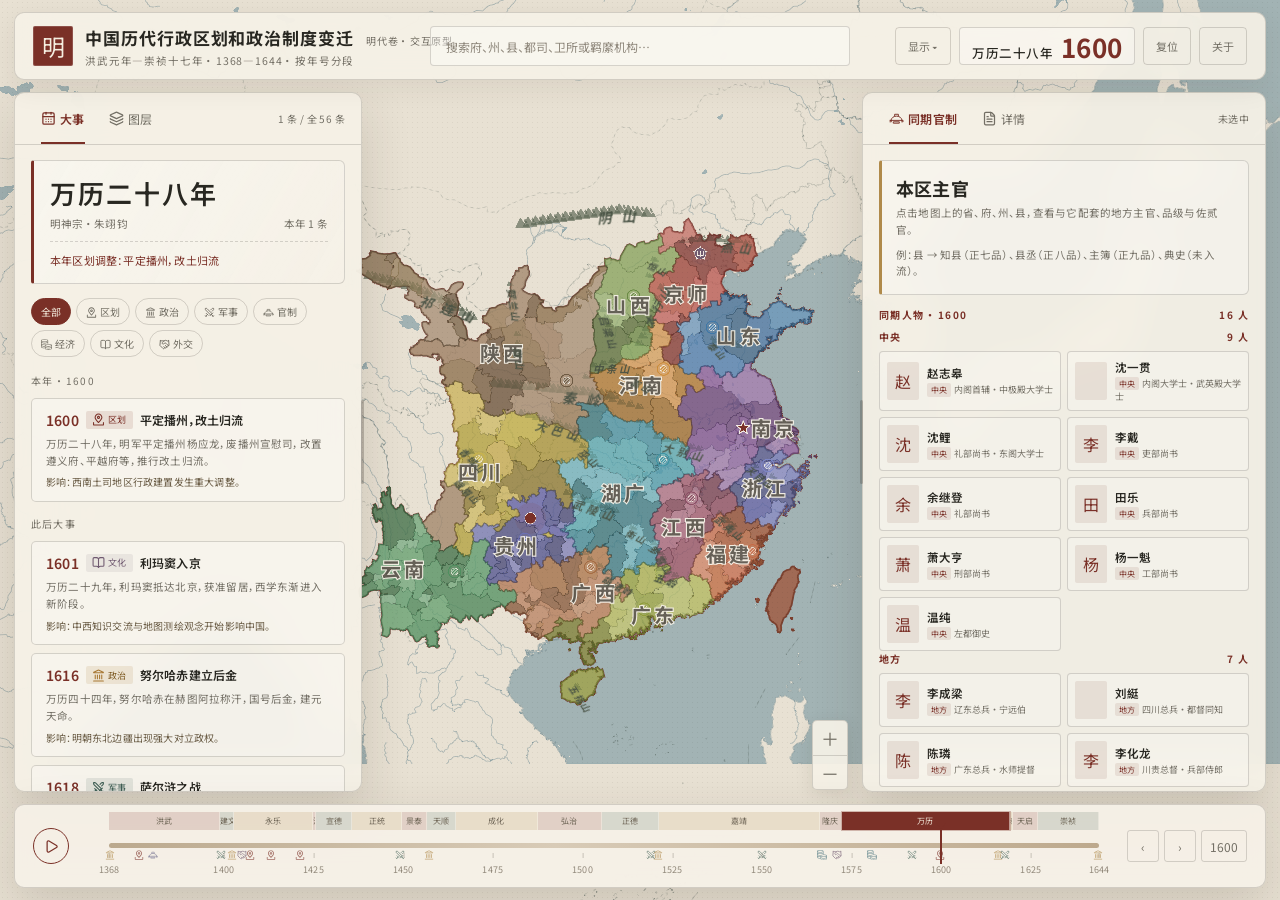
==== app/index.html @ 82686149 "fix: 用 CHGIS 省域重建明代全国轮廓 消除旧全国轮廓穿过云南等 CHGIS 府级/省级面的问题；仅保留明朝范围继续收口。" ====
<!doctype html>
<html lang="zh-CN">
<head>
  <meta charset="utf-8" />
  <meta name="viewport" content="width=device-width, initial-scale=1" />
  <title>中国历代行政区划和政治制度变迁 · 明代卷</title>
  <link rel="preconnect" href="https://fonts.googleapis.com" />
  <link rel="preconnect" href="https://fonts.gstatic.com" crossorigin />
  <link href="https://fonts.googleapis.com/css2?family=Noto+Sans+SC:wght@400;500;600&family=Noto+Serif+SC:wght@400;600;700&display=swap" rel="stylesheet" />
  <link rel="stylesheet" href="vendor/maplibre-gl.css" />
  <link rel="stylesheet" href="styles.css" />
</head>
<body>
  <main class="app-shell">
    <div id="map" aria-label="明代历史地图"></div>
    <div id="map-labels" aria-hidden="true"></div>

    <header class="topbar">
      <div class="brand">
        <button id="btn-chapters" class="seal" type="button" title="切换朝代章节">明</button>
        <div class="brand-text">
          <h1>中国历代行政区划和政治制度变迁 <span>明代卷 · 交互原型</span></h1>
          <p>洪武元年—崇祯十七年 · 1368—1644 · 按年号分段</p>
        </div>
      </div>

      <div class="search-wrap">
        <input id="search" class="search-input" type="search" autocomplete="off" placeholder="搜索府、州、县、都司、卫所或羁縻机构…" aria-label="搜索历史地名" />
        <div id="search-results" class="search-results" hidden></div>
      </div>

      <div class="topbar-actions">
        <div class="display-wrap">
          <button id="btn-display" class="icon-text-btn" type="button" aria-expanded="false">显示 <span>▾</span></button>
          <div id="display-menu" class="display-menu" hidden>
            <label><input type="checkbox" data-display="mountains" checked /> 山脉</label>
            <label><input type="checkbox" data-display="modern" checked /> 今省界</label>
            <label><input type="checkbox" data-display="events" checked /> 历史事件图标</label>
            <span class="display-sep"></span>
            <label><input type="checkbox" data-display="province" checked /> 省名</label>
            <label><input type="checkbox" data-display="prefecture" checked /> 府名</label>
            <label><input type="checkbox" data-display="department" checked /> 州名</label>
            <label><input type="checkbox" data-display="county" checked /> 县名</label>
          </div>
        </div>
        <div id="year-chip" class="year-chip"><span id="year-chip-era">万历二十八年</span><strong id="year-chip-year">1600</strong></div>
        <button id="btn-reset" class="icon-text-btn" type="button" title="复位视图">复位</button>
        <button id="btn-about" class="icon-text-btn" type="button">关于</button>
      </div>
    </header>

    <aside class="panel left-panel" aria-label="事件与图层">
      <div class="panel-head">
        <div class="tabs" role="tablist">
          <button id="tab-events" class="tab is-active" type="button" data-tab="events" role="tab">大事</button>
          <button id="tab-layers" class="tab" type="button" data-tab="layers" role="tab">图层</button>
        </div>
        <span id="event-count" class="panel-count">—</span>
      </div>

      <section id="events-view" class="panel-view">
        <div class="year-summary">
          <div class="year-summary__era" id="year-era">万历二十八年</div>
          <div class="year-summary__meta"><span id="year-emperor">明神宗 · 朱翊钧</span><span id="year-events-count">本年 0 条</span></div>
          <div class="year-summary__admin" id="year-admin-note" hidden></div>
        </div>
        <div class="filter-row" id="event-filters" role="group" aria-label="事件筛选">
          <button class="filter-chip is-active" type="button" data-filter="all">全部</button>
          <button class="filter-chip" type="button" data-filter="区划">区划</button>
          <button class="filter-chip" type="button" data-filter="政治">政治</button>
          <button class="filter-chip" type="button" data-filter="军事">军事</button>
          <button class="filter-chip" type="button" data-filter="官制">官制</button>
        </div>
        <div id="event-list" class="event-list"></div>
      </section>

      <section id="layers-view" class="panel-view" hidden>
        <div class="layer-group">
          <div class="layer-group__title">行政与地理</div>
          <label class="layer-row"><span><b>全国疆域示意</b><small>1600 年重建轮廓</small></span><input type="checkbox" id="layer-national" checked /></label>
          <label class="layer-row"><span><b>现代省界参考</b><small>虚线叠加，便于定位</small></span><input type="checkbox" id="layer-modern" checked /></label>
          <label class="layer-row"><span><b>省级区划</b><small>布政使司/留都</small></span><input type="checkbox" id="layer-provinces" checked /></label>
          <label class="layer-row"><span><b>府州县治所</b><small>府州界用 CHGIS；县名与治所保留</small></span><input type="checkbox" id="layer-admin" checked /></label>
          <label class="layer-row"><span><b>地名标签</b><small>随缩放逐级显示</small></span><input type="checkbox" id="layer-labels" checked /></label>
          <label class="layer-row"><span><b>山脉</b><small>小山峰排列与历史山名</small></span><input type="checkbox" id="layer-mountains" checked /></label>
        </div>
        <div class="layer-group">
          <div class="layer-group__title">军事与羁縻</div>
          <label class="layer-row"><span><b>都司卫所</b><small>769 个军事单元</small></span><input type="checkbox" id="layer-military" /></label>
          <label class="layer-row"><span><b>土司/羁縻</b><small>701 个特殊治理单元</small></span><input type="checkbox" id="layer-jimi" /></label>
          <label class="layer-row"><span><b>事件标记</b><small>有坐标的重大事件</small></span><input type="checkbox" id="layer-events" checked /></label>
        </div>
        <div class="map-legend" id="map-legend"></div>
        <div class="stats-card" id="stats-card"></div>
      </section>
    </aside>
    <div class="panel-resizer panel-resizer--left" data-panel="left" title="拖动调整左栏宽度"></div>

    <aside class="panel right-panel" aria-label="官制与详情">
      <div class="panel-head">
        <div class="tabs" role="tablist">
          <button id="tab-officialdom" class="tab is-active" type="button" data-tab="officialdom" role="tab">同期官制</button>
          <button id="tab-detail" class="tab" type="button" data-tab="detail" role="tab">详情</button>
        </div>
        <span class="panel-count" id="selection-count">未选中</span>
      </div>

      <section id="officialdom-view" class="panel-view">
        <div id="local-chief" class="local-chief-card"></div>
        <div id="figures-panel" class="figures-panel"></div>
        <div id="officialdom-tree" class="officialdom-tree"></div>
      </section>

      <section id="detail-view" class="panel-view" hidden>
        <div id="detail-content" class="detail-content empty-state">
          <div class="empty-mark">舆</div>
          <p>点击地图上的府、州、县，或搜索地名，查看它的层级、户口服赋与上下级关系。</p>
        </div>
      </section>
    </aside>
    <div class="panel-resizer panel-resizer--right" data-panel="right" title="拖动调整右栏宽度"></div>

    <div class="map-controls" aria-label="地图控制">
      <button id="btn-zoom-in" type="button" title="放大">＋</button>
      <button id="btn-zoom-out" type="button" title="缩小">－</button>
    </div>

    <footer class="timeline">
      <div class="timeline-left">
        <button id="btn-play" class="play-btn" type="button" aria-label="播放时间轴"><span>▶</span></button>
      </div>
      <div class="timeline-main">
        <div id="timeline-eras" class="timeline-eras" aria-label="年号分段"></div>
        <div class="timeline-track-wrap">
          <div id="timeline-pointer" class="timeline-pointer"></div>
          <div id="timeline-markers" class="timeline-markers"></div>
          <input id="year-range" type="range" min="1368" max="1644" value="1600" step="1" aria-label="年份" />
        </div>
        <div id="timeline-ticks" class="timeline-ticks"></div>
      </div>
      <div class="timeline-right">
        <button id="btn-prev" type="button" title="上一年">‹</button>
        <button id="btn-next" type="button" title="下一年">›</button>
        <button id="btn-year-1600" type="button" title="回到 1600 年">1600</button>
      </div>
    </footer>

    <div id="toast" class="toast" hidden></div>

    <dialog id="figure-dialog" class="figure-dialog">
      <button id="btn-figure-close" class="dialog-close" type="button" aria-label="关闭">×</button>
      <div id="figure-dialog-body"></div>
    </dialog>

    <dialog id="about-dialog" class="about-dialog">
      <button id="btn-about-close" class="dialog-close" type="button" aria-label="关闭">×</button>
      <h2>关于这个项目</h2>
      <p><b>中国历代行政区划和政治制度变迁 · 明代卷</b> 是一个“可拖动年份 + 府州縣层级 + 同期官制”的交互原型，界面和数据组织参考了开源项目 <b>历史地图计划 / 大明舆图</b>。</p>
      <p>县级面采用“1600 年县治点位 + 现代县界轮廓”进行视觉重建；时间轴按年号分段，并在云南建省、贵州建省、郧阳设府等关键节点切换快照。它不是逐县逐年的历史考证边界，页面会在年份卡片中标注当前快照。</p>
      <p>数据来源：历史地图计划（非商业学术研究与教育使用许可）；官制与事件据《明史》及相关年表整理，原型阶段仍待逐条校订。</p>
      <h3>友情链接</h3>
      <p class="friendly-links"><a href="https://chronotabula.inkore.ink/" target="_blank" rel="noopener">历史地图计划 / 大明舆图</a><a href="https://deanchen.me/jiangshan-map/" target="_blank" rel="noopener">江山时序 · 中国历史地图时间轴</a></p>
      <p class="muted">历史示意图，非现代行政地图；不作为导航、测绘或主权表达依据。</p>
    </dialog>
  </main>

  <script>
    window.__ERRORS__ = [];
    window.addEventListener("error", (event) => window.__ERRORS__.push(`${event.message} @ ${event.filename}:${event.lineno}`));
    window.addEventListener("unhandledrejection", (event) => window.__ERRORS__.push(`Promise: ${event.reason}`));
  </script>
  <script src="data/reference-data.js"></script>
  <script src="data/ming-data.js"></script>
  <script src="data/events.js"></script>
  <script src="data/officialdom.js"></script>
  <script src="data/county-polygons.js"></script>
  <script src="data/chgis-ming-1600.js"></script>
  <script src="data/chgis-ming-provinces.js"></script>
  <script src="data/chgis-ming-nation.js"></script>
  <script src="data/mountains.js"></script>
  <script src="data/figures.js"></script>
  <script src="data/modern-china.js"></script>
  <script src="data/icons.js"></script>
  <script src="vendor/maplibre-gl.js"></script>
  <script src="app.js"></script>
</body>
</html>
---- app/vendor/maplibre-gl.css ----
.maplibregl-map{font:12px/20px Helvetica Neue,Arial,Helvetica,sans-serif;overflow:hidden;position:relative;-webkit-tap-highlight-color:rgb(0,0,0,0)}.maplibregl-canvas{left:0;position:absolute;top:0}.maplibregl-map:fullscreen{height:100%;width:100%}.maplibregl-ctrl-group button.maplibregl-ctrl-compass{touch-action:none}.maplibregl-canvas-container.maplibregl-interactive,.maplibregl-ctrl-group button.maplibregl-ctrl-compass{cursor:grab;-webkit-user-select:none;-moz-user-select:none;user-select:none}.maplibregl-canvas-container.maplibregl-interactive.maplibregl-track-pointer{cursor:pointer}.maplibregl-canvas-container.maplibregl-interactive:active,.maplibregl-ctrl-group button.maplibregl-ctrl-compass:active{cursor:grabbing}.maplibregl-canvas-container.maplibregl-touch-zoom-rotate,.maplibregl-canvas-container.maplibregl-touch-zoom-rotate .maplibregl-canvas{touch-action:pan-x pan-y}.maplibregl-canvas-container.maplibregl-touch-drag-pan,.maplibregl-canvas-container.maplibregl-touch-drag-pan .maplibregl-canvas{touch-action:pinch-zoom}.maplibregl-canvas-container.maplibregl-touch-zoom-rotate.maplibregl-touch-drag-pan,.maplibregl-canvas-container.maplibregl-touch-zoom-rotate.maplibregl-touch-drag-pan .maplibregl-canvas{touch-action:none}.maplibregl-canvas-container.maplibregl-touch-drag-pan.maplibregl-cooperative-gestures,.maplibregl-canvas-container.maplibregl-touch-drag-pan.maplibregl-cooperative-gestures .maplibregl-canvas{touch-action:pan-x pan-y}.maplibregl-ctrl-bottom-left,.maplibregl-ctrl-bottom-right,.maplibregl-ctrl-top-left,.maplibregl-ctrl-top-right{pointer-events:none;position:absolute;z-index:2}.maplibregl-ctrl-top-left{left:0;top:0}.maplibregl-ctrl-top-right{right:0;top:0}.maplibregl-ctrl-bottom-left{bottom:0;left:0}.maplibregl-ctrl-bottom-right{bottom:0;right:0}.maplibregl-ctrl{clear:both;pointer-events:auto;transform:translate(0)}.maplibregl-ctrl-top-left .maplibregl-ctrl{float:left;margin:10px 0 0 10px}.maplibregl-ctrl-top-right .maplibregl-ctrl{float:right;margin:10px 10px 0 0}.maplibregl-ctrl-bottom-left .maplibregl-ctrl{float:left;margin:0 0 10px 10px}.maplibregl-ctrl-bottom-right .maplibregl-ctrl{float:right;margin:0 10px 10px 0}.maplibregl-ctrl-group{background:#fff;border-radius:4px}.maplibregl-ctrl-group:not(:empty){box-shadow:0 0 0 2px rgba(0,0,0,.1)}@media (forced-colors:active){.maplibregl-ctrl-group:not(:empty){box-shadow:0 0 0 2px ButtonText}}.maplibregl-ctrl-group button{background-color:transparent;border:0;box-sizing:border-box;cursor:pointer;display:block;height:29px;outline:none;padding:0;width:29px}.maplibregl-ctrl-group button+button{border-top:1px solid #ddd}.maplibregl-ctrl button .maplibregl-ctrl-icon{background-position:50%;background-repeat:no-repeat;display:block;height:100%;width:100%}@media (forced-colors:active){.maplibregl-ctrl-icon{background-color:transparent}.maplibregl-ctrl-group button+button{border-top:1px solid ButtonText}}.maplibregl-ctrl button::-moz-focus-inner{border:0;padding:0}.maplibregl-ctrl-attrib-button:focus,.maplibregl-ctrl-group button:focus{box-shadow:0 0 2px 2px #0096ff}.maplibregl-ctrl button:disabled{cursor:not-allowed}.maplibregl-ctrl button:disabled .maplibregl-ctrl-icon{opacity:.25}@media (hover:hover){.maplibregl-ctrl button:not(:disabled):hover{background-color:rgba(0,0,0,.05)}}.maplibregl-ctrl button:not(:disabled):active{background-color:rgba(0,0,0,.05)}.maplibregl-ctrl-group button:focus:focus-visible{box-shadow:0 0 2px 2px #0096ff}.maplibregl-ctrl-group button:focus:not(:focus-visible){box-shadow:none}.maplibregl-ctrl-group button:focus:first-child{border-radius:4px 4px 0 0}.maplibregl-ctrl-group button:focus:last-child{border-radius:0 0 4px 4px}.maplibregl-ctrl-group button:focus:only-child{border-radius:inherit}.maplibregl-ctrl button.maplibregl-ctrl-zoom-out .maplibregl-ctrl-icon{background-image:url("data:image/svg+xml;charset=utf-8,%3Csvg xmlns='http://www.w3.org/2000/svg' width='29' height='29' fill='%23333' viewBox='0 0 29 29'%3E%3Cpath d='M10 13c-.75 0-1.5.75-1.5 1.5S9.25 16 10 16h9c.75 0 1.5-.75 1.5-1.5S19.75 13 19 13z'/%3E%3C/svg%3E")}.maplibregl-ctrl button.maplibregl-ctrl-zoom-in .maplibregl-ctrl-icon{background-image:url("data:image/svg+xml;charset=utf-8,%3Csvg xmlns='http://www.w3.org/2000/svg' width='29' height='29' fill='%23333' viewBox='0 0 29 29'%3E%3Cpath d='M14.5 8.5c-.75 0-1.5.75-1.5 1.5v3h-3c-.75 0-1.5.75-1.5 1.5S9.25 16 10 16h3v3c0 .75.75 1.5 1.5 1.5S16 19.75 16 19v-3h3c.75 0 1.5-.75 1.5-1.5S19.75 13 19 13h-3v-3c0-.75-.75-1.5-1.5-1.5'/%3E%3C/svg%3E")}@media (forced-colors:active){.maplibregl-ctrl button.maplibregl-ctrl-zoom-out .maplibregl-ctrl-icon{background-image:url("data:image/svg+xml;charset=utf-8,%3Csvg xmlns='http://www.w3.org/2000/svg' width='29' height='29' fill='%23fff' viewBox='0 0 29 29'%3E%3Cpath d='M10 13c-.75 0-1.5.75-1.5 1.5S9.25 16 10 16h9c.75 0 1.5-.75 1.5-1.5S19.75 13 19 13z'/%3E%3C/svg%3E")}.maplibregl-ctrl button.maplibregl-ctrl-zoom-in .maplibregl-ctrl-icon{background-image:url("data:image/svg+xml;charset=utf-8,%3Csvg xmlns='http://www.w3.org/2000/svg' width='29' height='29' fill='%23fff' viewBox='0 0 29 29'%3E%3Cpath d='M14.5 8.5c-.75 0-1.5.75-1.5 1.5v3h-3c-.75 0-1.5.75-1.5 1.5S9.25 16 10 16h3v3c0 .75.75 1.5 1.5 1.5S16 19.75 16 19v-3h3c.75 0 1.5-.75 1.5-1.5S19.75 13 19 13h-3v-3c0-.75-.75-1.5-1.5-1.5'/%3E%3C/svg%3E")}}@media (forced-colors:active) and (prefers-color-scheme:light){.maplibregl-ctrl button.maplibregl-ctrl-zoom-out .maplibregl-ctrl-icon{background-image:url("data:image/svg+xml;charset=utf-8,%3Csvg xmlns='http://www.w3.org/2000/svg' width='29' height='29' viewBox='0 0 29 29'%3E%3Cpath d='M10 13c-.75 0-1.5.75-1.5 1.5S9.25 16 10 16h9c.75 0 1.5-.75 1.5-1.5S19.75 13 19 13z'/%3E%3C/svg%3E")}.maplibregl-ctrl button.maplibregl-ctrl-zoom-in .maplibregl-ctrl-icon{background-image:url("data:image/svg+xml;charset=utf-8,%3Csvg xmlns='http://www.w3.org/2000/svg' width='29' height='29' viewBox='0 0 29 29'%3E%3Cpath d='M14.5 8.5c-.75 0-1.5.75-1.5 1.5v3h-3c-.75 0-1.5.75-1.5 1.5S9.25 16 10 16h3v3c0 .75.75 1.5 1.5 1.5S16 19.75 16 19v-3h3c.75 0 1.5-.75 1.5-1.5S19.75 13 19 13h-3v-3c0-.75-.75-1.5-1.5-1.5'/%3E%3C/svg%3E")}}.maplibregl-ctrl button.maplibregl-ctrl-fullscreen .maplibregl-ctrl-icon{background-image:url("data:image/svg+xml;charset=utf-8,%3Csvg xmlns='http://www.w3.org/2000/svg' width='29' height='29' fill='%23333' viewBox='0 0 29 29'%3E%3Cpath d='M24 16v5.5c0 1.75-.75 2.5-2.5 2.5H16v-1l3-1.5-4-5.5 1-1 5.5 4 1.5-3zM6 16l1.5 3 5.5-4 1 1-4 5.5 3 1.5v1H7.5C5.75 24 5 23.25 5 21.5V16zm7-11v1l-3 1.5 4 5.5-1 1-5.5-4L6 13H5V7.5C5 5.75 5.75 5 7.5 5zm11 2.5c0-1.75-.75-2.5-2.5-2.5H16v1l3 1.5-4 5.5 1 1 5.5-4 1.5 3h1z'/%3E%3C/svg%3E")}.maplibregl-ctrl button.maplibregl-ctrl-shrink .maplibregl-ctrl-icon{background-image:url("data:image/svg+xml;charset=utf-8,%3Csvg xmlns='http://www.w3.org/2000/svg' width='29' height='29' viewBox='0 0 29 29'%3E%3Cpath d='M18.5 16c-1.75 0-2.5.75-2.5 2.5V24h1l1.5-3 5.5 4 1-1-4-5.5 3-1.5v-1zM13 18.5c0-1.75-.75-2.5-2.5-2.5H5v1l3 1.5L4 24l1 1 5.5-4 1.5 3h1zm3-8c0 1.75.75 2.5 2.5 2.5H24v-1l-3-1.5L25 5l-1-1-5.5 4L17 5h-1zM10.5 13c1.75 0 2.5-.75 2.5-2.5V5h-1l-1.5 3L5 4 4 5l4 5.5L5 12v1z'/%3E%3C/svg%3E")}@media (forced-colors:active){.maplibregl-ctrl button.maplibregl-ctrl-fullscreen .maplibregl-ctrl-icon{background-image:url("data:image/svg+xml;charset=utf-8,%3Csvg xmlns='http://www.w3.org/2000/svg' width='29' height='29' fill='%23fff' viewBox='0 0 29 29'%3E%3Cpath d='M24 16v5.5c0 1.75-.75 2.5-2.5 2.5H16v-1l3-1.5-4-5.5 1-1 5.5 4 1.5-3zM6 16l1.5 3 5.5-4 1 1-4 5.5 3 1.5v1H7.5C5.75 24 5 23.25 5 21.5V16zm7-11v1l-3 1.5 4 5.5-1 1-5.5-4L6 13H5V7.5C5 5.75 5.75 5 7.5 5zm11 2.5c0-1.75-.75-2.5-2.5-2.5H16v1l3 1.5-4 5.5 1 1 5.5-4 1.5 3h1z'/%3E%3C/svg%3E")}.maplibregl-ctrl button.maplibregl-ctrl-shrink .maplibregl-ctrl-icon{background-image:url("data:image/svg+xml;charset=utf-8,%3Csvg xmlns='http://www.w3.org/2000/svg' width='29' height='29' fill='%23fff' viewBox='0 0 29 29'%3E%3Cpath d='M18.5 16c-1.75 0-2.5.75-2.5 2.5V24h1l1.5-3 5.5 4 1-1-4-5.5 3-1.5v-1zM13 18.5c0-1.75-.75-2.5-2.5-2.5H5v1l3 1.5L4 24l1 1 5.5-4 1.5 3h1zm3-8c0 1.75.75 2.5 2.5 2.5H24v-1l-3-1.5L25 5l-1-1-5.5 4L17 5h-1zM10.5 13c1.75 0 2.5-.75 2.5-2.5V5h-1l-1.5 3L5 4 4 5l4 5.5L5 12v1z'/%3E%3C/svg%3E")}}@media (forced-colors:active) and (prefers-color-scheme:light){.maplibregl-ctrl button.maplibregl-ctrl-fullscreen .maplibregl-ctrl-icon{background-image:url("data:image/svg+xml;charset=utf-8,%3Csvg xmlns='http://www.w3.org/2000/svg' width='29' height='29' viewBox='0 0 29 29'%3E%3Cpath d='M24 16v5.5c0 1.75-.75 2.5-2.5 2.5H16v-1l3-1.5-4-5.5 1-1 5.5 4 1.5-3zM6 16l1.5 3 5.5-4 1 1-4 5.5 3 1.5v1H7.5C5.75 24 5 23.25 5 21.5V16zm7-11v1l-3 1.5 4 5.5-1 1-5.5-4L6 13H5V7.5C5 5.75 5.75 5 7.5 5zm11 2.5c0-1.75-.75-2.5-2.5-2.5H16v1l3 1.5-4 5.5 1 1 5.5-4 1.5 3h1z'/%3E%3C/svg%3E")}.maplibregl-ctrl button.maplibregl-ctrl-shrink .maplibregl-ctrl-icon{background-image:url("data:image/svg+xml;charset=utf-8,%3Csvg xmlns='http://www.w3.org/2000/svg' width='29' height='29' viewBox='0 0 29 29'%3E%3Cpath d='M18.5 16c-1.75 0-2.5.75-2.5 2.5V24h1l1.5-3 5.5 4 1-1-4-5.5 3-1.5v-1zM13 18.5c0-1.75-.75-2.5-2.5-2.5H5v1l3 1.5L4 24l1 1 5.5-4 1.5 3h1zm3-8c0 1.75.75 2.5 2.5 2.5H24v-1l-3-1.5L25 5l-1-1-5.5 4L17 5h-1zM10.5 13c1.75 0 2.5-.75 2.5-2.5V5h-1l-1.5 3L5 4 4 5l4 5.5L5 12v1z'/%3E%3C/svg%3E")}}.maplibregl-ctrl button.maplibregl-ctrl-compass .maplibregl-ctrl-icon{background-image:url("data:image/svg+xml;charset=utf-8,%3Csvg xmlns='http://www.w3.org/2000/svg' width='29' height='29' fill='%23333' viewBox='0 0 29 29'%3E%3Cpath d='m10.5 14 4-8 4 8z'/%3E%3Cpath fill='%23ccc' d='m10.5 16 4 8 4-8z'/%3E%3C/svg%3E")}@media (forced-colors:active){.maplibregl-ctrl button.maplibregl-ctrl-compass .maplibregl-ctrl-icon{background-image:url("data:image/svg+xml;charset=utf-8,%3Csvg xmlns='http://www.w3.org/2000/svg' width='29' height='29' fill='%23fff' viewBox='0 0 29 29'%3E%3Cpath d='m10.5 14 4-8 4 8z'/%3E%3Cpath fill='%23ccc' d='m10.5 16 4 8 4-8z'/%3E%3C/svg%3E")}}@media (forced-colors:active) and (prefers-color-scheme:light){.maplibregl-ctrl button.maplibregl-ctrl-compass .maplibregl-ctrl-icon{background-image:url("data:image/svg+xml;charset=utf-8,%3Csvg xmlns='http://www.w3.org/2000/svg' width='29' height='29' viewBox='0 0 29 29'%3E%3Cpath d='m10.5 14 4-8 4 8z'/%3E%3Cpath fill='%23ccc' d='m10.5 16 4 8 4-8z'/%3E%3C/svg%3E")}}.maplibregl-ctrl button.maplibregl-ctrl-globe .maplibregl-ctrl-icon{background-image:url("data:image/svg+xml;charset=utf-8,%3Csvg xmlns='http://www.w3.org/2000/svg' width='22' height='22' fill='none' stroke='%23333' viewBox='0 0 22 22'%3E%3Ccircle cx='11' cy='11' r='8.5'/%3E%3Cpath d='M17.5 11c0 4.819-3.02 8.5-6.5 8.5S4.5 15.819 4.5 11 7.52 2.5 11 2.5s6.5 3.681 6.5 8.5Z'/%3E%3Cpath d='M13.5 11c0 2.447-.331 4.64-.853 6.206-.262.785-.562 1.384-.872 1.777-.314.399-.58.517-.775.517s-.461-.118-.775-.517c-.31-.393-.61-.992-.872-1.777C8.831 15.64 8.5 13.446 8.5 11s.331-4.64.853-6.206c.262-.785.562-1.384.872-1.777.314-.399.58-.517.775-.517s.461.118.775.517c.31.393.61.992.872 1.777.522 1.565.853 3.76.853 6.206Z'/%3E%3Cpath d='M11 7.5c-1.909 0-3.622-.166-4.845-.428-.616-.132-1.08-.283-1.379-.434a1.3 1.3 0 0 1-.224-.138q.07-.058.224-.138c.299-.151.763-.302 1.379-.434C7.378 5.666 9.091 5.5 11 5.5s3.622.166 4.845.428c.616.132 1.08.283 1.379.434.105.053.177.1.224.138q-.07.058-.224.138c-.299.151-.763.302-1.379.434-1.223.262-2.936.428-4.845.428ZM4.486 6.436ZM11 16.5c-1.909 0-3.622-.166-4.845-.428-.616-.132-1.08-.283-1.379-.434a1.3 1.3 0 0 1-.224-.138 1.3 1.3 0 0 1 .224-.138c.299-.151.763-.302 1.379-.434C7.378 14.666 9.091 14.5 11 14.5s3.622.166 4.845.428c.616.132 1.08.283 1.379.434.105.053.177.1.224.138a1.3 1.3 0 0 1-.224.138c-.299.151-.763.302-1.379.434-1.223.262-2.936.428-4.845.428Zm-6.514-1.064ZM11 12.5c-2.46 0-4.672-.222-6.255-.574-.796-.177-1.406-.38-1.805-.59a1.5 1.5 0 0 1-.39-.272.3.3 0 0 1-.047-.064.3.3 0 0 1 .048-.064c.066-.073.189-.167.389-.272.399-.21 1.009-.413 1.805-.59C6.328 9.722 8.54 9.5 11 9.5s4.672.222 6.256.574c.795.177 1.405.38 1.804.59.2.105.323.2.39.272a.3.3 0 0 1 .047.064.3.3 0 0 1-.048.064 1.4 1.4 0 0 1-.389.272c-.399.21-1.009.413-1.804.59-1.584.352-3.796.574-6.256.574Zm-8.501-1.51v.002zm0 .018v.002zm17.002.002v-.002zm0-.018v-.002z'/%3E%3C/svg%3E")}.maplibregl-ctrl button.maplibregl-ctrl-globe-enabled .maplibregl-ctrl-icon{background-image:url("data:image/svg+xml;charset=utf-8,%3Csvg xmlns='http://www.w3.org/2000/svg' width='22' height='22' fill='none' stroke='%2333b5e5' viewBox='0 0 22 22'%3E%3Ccircle cx='11' cy='11' r='8.5'/%3E%3Cpath d='M17.5 11c0 4.819-3.02 8.5-6.5 8.5S4.5 15.819 4.5 11 7.52 2.5 11 2.5s6.5 3.681 6.5 8.5Z'/%3E%3Cpath d='M13.5 11c0 2.447-.331 4.64-.853 6.206-.262.785-.562 1.384-.872 1.777-.314.399-.58.517-.775.517s-.461-.118-.775-.517c-.31-.393-.61-.992-.872-1.777C8.831 15.64 8.5 13.446 8.5 11s.331-4.64.853-6.206c.262-.785.562-1.384.872-1.777.314-.399.58-.517.775-.517s.461.118.775.517c.31.393.61.992.872 1.777.522 1.565.853 3.76.853 6.206Z'/%3E%3Cpath d='M11 7.5c-1.909 0-3.622-.166-4.845-.428-.616-.132-1.08-.283-1.379-.434a1.3 1.3 0 0 1-.224-.138q.07-.058.224-.138c.299-.151.763-.302 1.379-.434C7.378 5.666 9.091 5.5 11 5.5s3.622.166 4.845.428c.616.132 1.08.283 1.379.434.105.053.177.1.224.138q-.07.058-.224.138c-.299.151-.763.302-1.379.434-1.223.262-2.936.428-4.845.428ZM4.486 6.436ZM11 16.5c-1.909 0-3.622-.166-4.845-.428-.616-.132-1.08-.283-1.379-.434a1.3 1.3 0 0 1-.224-.138 1.3 1.3 0 0 1 .224-.138c.299-.151.763-.302 1.379-.434C7.378 14.666 9.091 14.5 11 14.5s3.622.166 4.845.428c.616.132 1.08.283 1.379.434.105.053.177.1.224.138a1.3 1.3 0 0 1-.224.138c-.299.151-.763.302-1.379.434-1.223.262-2.936.428-4.845.428Zm-6.514-1.064ZM11 12.5c-2.46 0-4.672-.222-6.255-.574-.796-.177-1.406-.38-1.805-.59a1.5 1.5 0 0 1-.39-.272.3.3 0 0 1-.047-.064.3.3 0 0 1 .048-.064c.066-.073.189-.167.389-.272.399-.21 1.009-.413 1.805-.59C6.328 9.722 8.54 9.5 11 9.5s4.672.222 6.256.574c.795.177 1.405.38 1.804.59.2.105.323.2.39.272a.3.3 0 0 1 .047.064.3.3 0 0 1-.048.064 1.4 1.4 0 0 1-.389.272c-.399.21-1.009.413-1.804.59-1.584.352-3.796.574-6.256.574Zm-8.501-1.51v.002zm0 .018v.002zm17.002.002v-.002zm0-.018v-.002z'/%3E%3C/svg%3E")}.maplibregl-ctrl button.maplibregl-ctrl-terrain .maplibregl-ctrl-icon{background-image:url("data:image/svg+xml;charset=utf-8,%3Csvg xmlns='http://www.w3.org/2000/svg' width='22' height='22' fill='%23333' viewBox='0 0 22 22'%3E%3Cpath d='m1.754 13.406 4.453-4.851 3.09 3.09 3.281 3.277.969-.969-3.309-3.312 3.844-4.121 6.148 6.886h1.082v-.855l-7.207-8.07-4.84 5.187L6.169 6.57l-5.48 5.965v.871ZM.688 16.844h20.625v1.375H.688Zm0 0'/%3E%3C/svg%3E")}.maplibregl-ctrl button.maplibregl-ctrl-terrain-enabled .maplibregl-ctrl-icon{background-image:url("data:image/svg+xml;charset=utf-8,%3Csvg xmlns='http://www.w3.org/2000/svg' width='22' height='22' fill='%2333b5e5' viewBox='0 0 22 22'%3E%3Cpath d='m1.754 13.406 4.453-4.851 3.09 3.09 3.281 3.277.969-.969-3.309-3.312 3.844-4.121 6.148 6.886h1.082v-.855l-7.207-8.07-4.84 5.187L6.169 6.57l-5.48 5.965v.871ZM.688 16.844h20.625v1.375H.688Zm0 0'/%3E%3C/svg%3E")}.maplibregl-ctrl button.maplibregl-ctrl-geolocate .maplibregl-ctrl-icon{background-image:url("data:image/svg+xml;charset=utf-8,%3Csvg xmlns='http://www.w3.org/2000/svg' width='29' height='29' fill='%23333' viewBox='0 0 20 20'%3E%3Cpath d='M10 4C9 4 9 5 9 5v.1A5 5 0 0 0 5.1 9H5s-1 0-1 1 1 1 1 1h.1A5 5 0 0 0 9 14.9v.1s0 1 1 1 1-1 1-1v-.1a5 5 0 0 0 3.9-3.9h.1s1 0 1-1-1-1-1-1h-.1A5 5 0 0 0 11 5.1V5s0-1-1-1m0 2.5a3.5 3.5 0 1 1 0 7 3.5 3.5 0 1 1 0-7'/%3E%3Ccircle cx='10' cy='10' r='2'/%3E%3C/svg%3E")}.maplibregl-ctrl button.maplibregl-ctrl-geolocate:disabled .maplibregl-ctrl-icon{background-image:url("data:image/svg+xml;charset=utf-8,%3Csvg xmlns='http://www.w3.org/2000/svg' width='29' height='29' fill='%23aaa' viewBox='0 0 20 20'%3E%3Cpath d='M10 4C9 4 9 5 9 5v.1A5 5 0 0 0 5.1 9H5s-1 0-1 1 1 1 1 1h.1A5 5 0 0 0 9 14.9v.1s0 1 1 1 1-1 1-1v-.1a5 5 0 0 0 3.9-3.9h.1s1 0 1-1-1-1-1-1h-.1A5 5 0 0 0 11 5.1V5s0-1-1-1m0 2.5a3.5 3.5 0 1 1 0 7 3.5 3.5 0 1 1 0-7'/%3E%3Ccircle cx='10' cy='10' r='2'/%3E%3Cpath fill='red' d='m14 5 1 1-9 9-1-1z'/%3E%3C/svg%3E")}.maplibregl-ctrl button.maplibregl-ctrl-geolocate.maplibregl-ctrl-geolocate-active .maplibregl-ctrl-icon{background-image:url("data:image/svg+xml;charset=utf-8,%3Csvg xmlns='http://www.w3.org/2000/svg' width='29' height='29' fill='%2333b5e5' viewBox='0 0 20 20'%3E%3Cpath d='M10 4C9 4 9 5 9 5v.1A5 5 0 0 0 5.1 9H5s-1 0-1 1 1 1 1 1h.1A5 5 0 0 0 9 14.9v.1s0 1 1 1 1-1 1-1v-.1a5 5 0 0 0 3.9-3.9h.1s1 0 1-1-1-1-1-1h-.1A5 5 0 0 0 11 5.1V5s0-1-1-1m0 2.5a3.5 3.5 0 1 1 0 7 3.5 3.5 0 1 1 0-7'/%3E%3Ccircle cx='10' cy='10' r='2'/%3E%3C/svg%3E")}.maplibregl-ctrl button.maplibregl-ctrl-geolocate.maplibregl-ctrl-geolocate-active-error .maplibregl-ctrl-icon{background-image:url("data:image/svg+xml;charset=utf-8,%3Csvg xmlns='http://www.w3.org/2000/svg' width='29' height='29' fill='%23e58978' viewBox='0 0 20 20'%3E%3Cpath d='M10 4C9 4 9 5 9 5v.1A5 5 0 0 0 5.1 9H5s-1 0-1 1 1 1 1 1h.1A5 5 0 0 0 9 14.9v.1s0 1 1 1 1-1 1-1v-.1a5 5 0 0 0 3.9-3.9h.1s1 0 1-1-1-1-1-1h-.1A5 5 0 0 0 11 5.1V5s0-1-1-1m0 2.5a3.5 3.5 0 1 1 0 7 3.5 3.5 0 1 1 0-7'/%3E%3Ccircle cx='10' cy='10' r='2'/%3E%3C/svg%3E")}.maplibregl-ctrl button.maplibregl-ctrl-geolocate.maplibregl-ctrl-geolocate-background .maplibregl-ctrl-icon{background-image:url("data:image/svg+xml;charset=utf-8,%3Csvg xmlns='http://www.w3.org/2000/svg' width='29' height='29' fill='%2333b5e5' viewBox='0 0 20 20'%3E%3Cpath d='M10 4C9 4 9 5 9 5v.1A5 5 0 0 0 5.1 9H5s-1 0-1 1 1 1 1 1h.1A5 5 0 0 0 9 14.9v.1s0 1 1 1 1-1 1-1v-.1a5 5 0 0 0 3.9-3.9h.1s1 0 1-1-1-1-1-1h-.1A5 5 0 0 0 11 5.1V5s0-1-1-1m0 2.5a3.5 3.5 0 1 1 0 7 3.5 3.5 0 1 1 0-7'/%3E%3C/svg%3E")}.maplibregl-ctrl button.maplibregl-ctrl-geolocate.maplibregl-ctrl-geolocate-background-error .maplibregl-ctrl-icon{background-image:url("data:image/svg+xml;charset=utf-8,%3Csvg xmlns='http://www.w3.org/2000/svg' width='29' height='29' fill='%23e54e33' viewBox='0 0 20 20'%3E%3Cpath d='M10 4C9 4 9 5 9 5v.1A5 5 0 0 0 5.1 9H5s-1 0-1 1 1 1 1 1h.1A5 5 0 0 0 9 14.9v.1s0 1 1 1 1-1 1-1v-.1a5 5 0 0 0 3.9-3.9h.1s1 0 1-1-1-1-1-1h-.1A5 5 0 0 0 11 5.1V5s0-1-1-1m0 2.5a3.5 3.5 0 1 1 0 7 3.5 3.5 0 1 1 0-7'/%3E%3C/svg%3E")}.maplibregl-ctrl button.maplibregl-ctrl-geolocate.maplibregl-ctrl-geolocate-waiting .maplibregl-ctrl-icon{animation:maplibregl-spin 2s linear infinite}@media (forced-colors:active){.maplibregl-ctrl button.maplibregl-ctrl-geolocate .maplibregl-ctrl-icon{background-image:url("data:image/svg+xml;charset=utf-8,%3Csvg xmlns='http://www.w3.org/2000/svg' width='29' height='29' fill='%23fff' viewBox='0 0 20 20'%3E%3Cpath d='M10 4C9 4 9 5 9 5v.1A5 5 0 0 0 5.1 9H5s-1 0-1 1 1 1 1 1h.1A5 5 0 0 0 9 14.9v.1s0 1 1 1 1-1 1-1v-.1a5 5 0 0 0 3.9-3.9h.1s1 0 1-1-1-1-1-1h-.1A5 5 0 0 0 11 5.1V5s0-1-1-1m0 2.5a3.5 3.5 0 1 1 0 7 3.5 3.5 0 1 1 0-7'/%3E%3Ccircle cx='10' cy='10' r='2'/%3E%3C/svg%3E")}.maplibregl-ctrl button.maplibregl-ctrl-geolocate:disabled .maplibregl-ctrl-icon{background-image:url("data:image/svg+xml;charset=utf-8,%3Csvg xmlns='http://www.w3.org/2000/svg' width='29' height='29' fill='%23999' viewBox='0 0 20 20'%3E%3Cpath d='M10 4C9 4 9 5 9 5v.1A5 5 0 0 0 5.1 9H5s-1 0-1 1 1 1 1 1h.1A5 5 0 0 0 9 14.9v.1s0 1 1 1 1-1 1-1v-.1a5 5 0 0 0 3.9-3.9h.1s1 0 1-1-1-1-1-1h-.1A5 5 0 0 0 11 5.1V5s0-1-1-1m0 2.5a3.5 3.5 0 1 1 0 7 3.5 3.5 0 1 1 0-7'/%3E%3Ccircle cx='10' cy='10' r='2'/%3E%3Cpath fill='red' d='m14 5 1 1-9 9-1-1z'/%3E%3C/svg%3E")}.maplibregl-ctrl button.maplibregl-ctrl-geolocate.maplibregl-ctrl-geolocate-active .maplibregl-ctrl-icon{background-image:url("data:image/svg+xml;charset=utf-8,%3Csvg xmlns='http://www.w3.org/2000/svg' width='29' height='29' fill='%2333b5e5' viewBox='0 0 20 20'%3E%3Cpath d='M10 4C9 4 9 5 9 5v.1A5 5 0 0 0 5.1 9H5s-1 0-1 1 1 1 1 1h.1A5 5 0 0 0 9 14.9v.1s0 1 1 1 1-1 1-1v-.1a5 5 0 0 0 3.9-3.9h.1s1 0 1-1-1-1-1-1h-.1A5 5 0 0 0 11 5.1V5s0-1-1-1m0 2.5a3.5 3.5 0 1 1 0 7 3.5 3.5 0 1 1 0-7'/%3E%3Ccircle cx='10' cy='10' r='2'/%3E%3C/svg%3E")}.maplibregl-ctrl button.maplibregl-ctrl-geolocate.maplibregl-ctrl-geolocate-active-error .maplibregl-ctrl-icon{background-image:url("data:image/svg+xml;charset=utf-8,%3Csvg xmlns='http://www.w3.org/2000/svg' width='29' height='29' fill='%23e58978' viewBox='0 0 20 20'%3E%3Cpath d='M10 4C9 4 9 5 9 5v.1A5 5 0 0 0 5.1 9H5s-1 0-1 1 1 1 1 1h.1A5 5 0 0 0 9 14.9v.1s0 1 1 1 1-1 1-1v-.1a5 5 0 0 0 3.9-3.9h.1s1 0 1-1-1-1-1-1h-.1A5 5 0 0 0 11 5.1V5s0-1-1-1m0 2.5a3.5 3.5 0 1 1 0 7 3.5 3.5 0 1 1 0-7'/%3E%3Ccircle cx='10' cy='10' r='2'/%3E%3C/svg%3E")}.maplibregl-ctrl button.maplibregl-ctrl-geolocate.maplibregl-ctrl-geolocate-background .maplibregl-ctrl-icon{background-image:url("data:image/svg+xml;charset=utf-8,%3Csvg xmlns='http://www.w3.org/2000/svg' width='29' height='29' fill='%2333b5e5' viewBox='0 0 20 20'%3E%3Cpath d='M10 4C9 4 9 5 9 5v.1A5 5 0 0 0 5.1 9H5s-1 0-1 1 1 1 1 1h.1A5 5 0 0 0 9 14.9v.1s0 1 1 1 1-1 1-1v-.1a5 5 0 0 0 3.9-3.9h.1s1 0 1-1-1-1-1-1h-.1A5 5 0 0 0 11 5.1V5s0-1-1-1m0 2.5a3.5 3.5 0 1 1 0 7 3.5 3.5 0 1 1 0-7'/%3E%3C/svg%3E")}.maplibregl-ctrl button.maplibregl-ctrl-geolocate.maplibregl-ctrl-geolocate-background-error .maplibregl-ctrl-icon{background-image:url("data:image/svg+xml;charset=utf-8,%3Csvg xmlns='http://www.w3.org/2000/svg' width='29' height='29' fill='%23e54e33' viewBox='0 0 20 20'%3E%3Cpath d='M10 4C9 4 9 5 9 5v.1A5 5 0 0 0 5.1 9H5s-1 0-1 1 1 1 1 1h.1A5 5 0 0 0 9 14.9v.1s0 1 1 1 1-1 1-1v-.1a5 5 0 0 0 3.9-3.9h.1s1 0 1-1-1-1-1-1h-.1A5 5 0 0 0 11 5.1V5s0-1-1-1m0 2.5a3.5 3.5 0 1 1 0 7 3.5 3.5 0 1 1 0-7'/%3E%3C/svg%3E")}}@media (forced-colors:active) and (prefers-color-scheme:light){.maplibregl-ctrl button.maplibregl-ctrl-geolocate .maplibregl-ctrl-icon{background-image:url("data:image/svg+xml;charset=utf-8,%3Csvg xmlns='http://www.w3.org/2000/svg' width='29' height='29' viewBox='0 0 20 20'%3E%3Cpath d='M10 4C9 4 9 5 9 5v.1A5 5 0 0 0 5.1 9H5s-1 0-1 1 1 1 1 1h.1A5 5 0 0 0 9 14.9v.1s0 1 1 1 1-1 1-1v-.1a5 5 0 0 0 3.9-3.9h.1s1 0 1-1-1-1-1-1h-.1A5 5 0 0 0 11 5.1V5s0-1-1-1m0 2.5a3.5 3.5 0 1 1 0 7 3.5 3.5 0 1 1 0-7'/%3E%3Ccircle cx='10' cy='10' r='2'/%3E%3C/svg%3E")}.maplibregl-ctrl button.maplibregl-ctrl-geolocate:disabled .maplibregl-ctrl-icon{background-image:url("data:image/svg+xml;charset=utf-8,%3Csvg xmlns='http://www.w3.org/2000/svg' width='29' height='29' fill='%23666' viewBox='0 0 20 20'%3E%3Cpath d='M10 4C9 4 9 5 9 5v.1A5 5 0 0 0 5.1 9H5s-1 0-1 1 1 1 1 1h.1A5 5 0 0 0 9 14.9v.1s0 1 1 1 1-1 1-1v-.1a5 5 0 0 0 3.9-3.9h.1s1 0 1-1-1-1-1-1h-.1A5 5 0 0 0 11 5.1V5s0-1-1-1m0 2.5a3.5 3.5 0 1 1 0 7 3.5 3.5 0 1 1 0-7'/%3E%3Ccircle cx='10' cy='10' r='2'/%3E%3Cpath fill='red' d='m14 5 1 1-9 9-1-1z'/%3E%3C/svg%3E")}}@keyframes maplibregl-spin{0%{transform:rotate(0deg)}to{transform:rotate(1turn)}}a.maplibregl-ctrl-logo{background-image:url("data:image/svg+xml;charset=utf-8,%3Csvg xmlns='http://www.w3.org/2000/svg' width='88' height='23' fill='none'%3E%3Cpath fill='%23000' fill-opacity='.4' fill-rule='evenodd' d='M17.408 16.796h-1.827l2.501-12.095h.198l3.324 6.533.988 2.19.988-2.19 3.258-6.533h.181l2.6 12.095h-1.81l-1.218-5.644-.362-1.71-.658 1.71-2.929 5.644h-.098l-2.914-5.644-.757-1.71-.345 1.71zm1.958-3.42-.726 3.663a1.255 1.255 0 0 1-1.232 1.011h-1.827a1.255 1.255 0 0 1-1.229-1.509l2.501-12.095a1.255 1.255 0 0 1 1.23-1.001h.197a1.25 1.25 0 0 1 1.12.685l3.19 6.273 3.125-6.263a1.25 1.25 0 0 1 1.123-.695h.181a1.255 1.255 0 0 1 1.227.991l1.443 6.71a5 5 0 0 1 .314-.787l.009-.016a4.6 4.6 0 0 1 1.777-1.887c.782-.46 1.668-.667 2.611-.667a4.6 4.6 0 0 1 1.7.32l.306.134c.21-.16.474-.256.759-.256h1.694a1.255 1.255 0 0 1 1.212.925 1.255 1.255 0 0 1 1.212-.925h1.711c.284 0 .545.094.755.252.613-.3 1.312-.45 2.075-.45 1.356 0 2.557.445 3.482 1.4q.47.48.763 1.064V4.701a1.255 1.255 0 0 1 1.255-1.255h1.86A1.255 1.255 0 0 1 54.44 4.7v9.194h2.217c.19 0 .37.043.532.118v-4.77c0-.356.147-.678.385-.906a2.42 2.42 0 0 1-.682-1.71c0-.665.267-1.253.735-1.7a2.45 2.45 0 0 1 1.722-.674 2.43 2.43 0 0 1 1.705.675q.318.302.504.683V4.7a1.255 1.255 0 0 1 1.255-1.255h1.744A1.255 1.255 0 0 1 65.812 4.7v3.335a4.8 4.8 0 0 1 1.526-.246c.938 0 1.817.214 2.59.69a4.47 4.47 0 0 1 1.67 1.743v-.98a1.255 1.255 0 0 1 1.256-1.256h1.777c.233 0 .451.064.639.174a3.4 3.4 0 0 1 1.567-.372c.346 0 .861.02 1.285.232a1.25 1.25 0 0 1 .689 1.004 4.7 4.7 0 0 1 .853-.588c.795-.44 1.675-.647 2.61-.647 1.385 0 2.65.39 3.525 1.396.836.938 1.168 2.173 1.168 3.528q-.001.515-.056 1.051a1.255 1.255 0 0 1-.947 1.09l.408.952a1.255 1.255 0 0 1-.477 1.552c-.418.268-.92.463-1.458.612-.613.171-1.304.244-2.049.244-1.06 0-2.043-.207-2.886-.698l-.015-.008c-.798-.48-1.419-1.135-1.818-1.963l-.004-.008a5.8 5.8 0 0 1-.548-2.512q0-.429.053-.843a1.3 1.3 0 0 1-.333-.086l-.166-.004c-.223 0-.426.062-.643.228-.03.024-.142.139-.142.59v3.883a1.255 1.255 0 0 1-1.256 1.256h-1.777a1.255 1.255 0 0 1-1.256-1.256V15.69l-.032.057a4.8 4.8 0 0 1-1.86 1.833 5.04 5.04 0 0 1-2.484.634 4.5 4.5 0 0 1-1.935-.424 1.25 1.25 0 0 1-.764.258h-1.71a1.255 1.255 0 0 1-1.256-1.255V7.687a2.4 2.4 0 0 1-.428.625c.253.23.412.561.412.93v7.553a1.255 1.255 0 0 1-1.256 1.255h-1.843a1.25 1.25 0 0 1-.894-.373c-.228.23-.544.373-.894.373H51.32a1.255 1.255 0 0 1-1.256-1.255v-1.251l-.061.117a4.7 4.7 0 0 1-1.782 1.884 4.77 4.77 0 0 1-2.485.67 5.6 5.6 0 0 1-1.485-.188l.009 2.764a1.255 1.255 0 0 1-1.255 1.259h-1.729a1.255 1.255 0 0 1-1.255-1.255v-3.537a1.255 1.255 0 0 1-1.167.793h-1.679a1.25 1.25 0 0 1-.77-.263 4.5 4.5 0 0 1-1.945.429c-.885 0-1.724-.21-2.495-.632l-.017-.01a5 5 0 0 1-1.081-.836 1.255 1.255 0 0 1-1.254 1.312h-1.81a1.255 1.255 0 0 1-1.228-.99l-.782-3.625-2.044 3.939a1.25 1.25 0 0 1-1.115.676h-.098a1.25 1.25 0 0 1-1.116-.68l-2.061-3.994zM35.92 16.63l.207-.114.223-.15q.493-.356.735-.785l.061-.118.033 1.332h1.678V9.242h-1.694l-.033 1.267q-.133-.329-.526-.658l-.032-.028a3.2 3.2 0 0 0-.668-.428l-.27-.12a3.3 3.3 0 0 0-1.235-.23q-1.136-.001-1.974.493a3.36 3.36 0 0 0-1.3 1.382q-.445.89-.444 2.074 0 1.2.51 2.107a3.8 3.8 0 0 0 1.382 1.381 3.9 3.9 0 0 0 1.893.477q.795 0 1.455-.33zm-2.789-5.38q-.576.675-.575 1.762 0 1.102.559 1.794.576.675 1.645.675a2.25 2.25 0 0 0 .934-.19 2.2 2.2 0 0 0 .468-.29l.178-.161a2.2 2.2 0 0 0 .397-.561q.244-.5.244-1.15v-.115q0-.708-.296-1.267l-.043-.077a2.2 2.2 0 0 0-.633-.709l-.13-.086-.047-.028a2.1 2.1 0 0 0-1.073-.285q-1.052 0-1.629.692zm2.316 2.706c.163-.17.28-.407.28-.83v-.114c0-.292-.06-.508-.15-.68a.96.96 0 0 0-.353-.389.85.85 0 0 0-.464-.127c-.4 0-.56.114-.664.239l-.01.012c-.148.174-.275.45-.275.945 0 .506.122.801.27.99.097.11.266.224.68.224.303 0 .504-.09.687-.269zm7.545 1.705a2.6 2.6 0 0 0 .331.423q.319.33.755.548l.173.074q.65.255 1.49.255 1.02 0 1.844-.493a3.45 3.45 0 0 0 1.316-1.4q.493-.904.493-2.089 0-1.909-.988-2.913-.988-1.02-2.584-1.02-.898 0-1.575.347a3 3 0 0 0-.415.262l-.199.166a3.4 3.4 0 0 0-.64.82V9.242h-1.712v11.553h1.729l-.017-5.134zm.53-1.138q.206.29.48.5l.155.11.053.034q.51.296 1.119.297 1.07 0 1.645-.675.577-.69.576-1.762 0-1.119-.576-1.777-.558-.675-1.645-.675-.435 0-.835.16a2 2 0 0 0-.284.136 2 2 0 0 0-.363.254 2.2 2.2 0 0 0-.46.569l-.082.162a2.6 2.6 0 0 0-.213 1.072v.115q0 .707.296 1.267l.135.211zm.964-.818a1.1 1.1 0 0 0 .367.385.94.94 0 0 0 .476.118c.423 0 .59-.117.687-.23.159-.194.28-.478.28-.95 0-.53-.133-.8-.266-.952l-.021-.025c-.078-.094-.231-.221-.68-.221a1 1 0 0 0-.503.135l-.012.007a.86.86 0 0 0-.335.343c-.073.133-.132.324-.132.614v.115a1.4 1.4 0 0 0 .14.66zm15.7-6.222q.347-.346.346-.856a1.05 1.05 0 0 0-.345-.79 1.18 1.18 0 0 0-.84-.329q-.51 0-.855.33a1.05 1.05 0 0 0-.346.79q0 .51.346.855.345.346.856.346.51 0 .839-.346zm4.337 9.314.033-1.332q.191.403.59.747l.098.081a4 4 0 0 0 .316.224l.223.122a3.2 3.2 0 0 0 1.44.322 3.8 3.8 0 0 0 1.875-.477 3.5 3.5 0 0 0 1.382-1.366q.527-.89.526-2.09 0-1.184-.444-2.073a3.24 3.24 0 0 0-1.283-1.399q-.823-.51-1.942-.51a3.5 3.5 0 0 0-1.527.344l-.086.043-.165.09a3 3 0 0 0-.33.214q-.432.315-.656.707a2 2 0 0 0-.099.198l.082-1.283V4.701h-1.744v12.095zm.473-2.509a2.5 2.5 0 0 0 .566.7q.117.098.245.18l.144.08a2.1 2.1 0 0 0 .975.232q1.07 0 1.645-.675.576-.69.576-1.778 0-1.102-.576-1.777-.56-.691-1.645-.692a2.2 2.2 0 0 0-1.015.235q-.22.113-.415.282l-.15.142a2.1 2.1 0 0 0-.42.594q-.223.479-.223 1.1v.115q0 .705.293 1.26zm2.616-.293c.157-.191.28-.479.28-.967 0-.51-.13-.79-.276-.961l-.021-.026c-.082-.1-.232-.225-.67-.225a.87.87 0 0 0-.681.279l-.012.011c-.154.155-.274.38-.274.807v.115c0 .285.057.499.144.669a1.1 1.1 0 0 0 .367.405c.137.082.28.123.455.123.423 0 .59-.118.686-.23zm8.266-3.013q.345-.13.724-.14l.069-.002q.493 0 .642.099l.247-1.794q-.196-.099-.717-.099a2.3 2.3 0 0 0-.545.063 2 2 0 0 0-.411.148 2.2 2.2 0 0 0-.4.249 2.5 2.5 0 0 0-.485.499 2.7 2.7 0 0 0-.32.581l-.05.137v-1.48h-1.778v7.553h1.777v-3.884q0-.546.159-.943a1.5 1.5 0 0 1 .466-.636 2.5 2.5 0 0 1 .399-.253 2 2 0 0 1 .224-.099zm9.784 2.656.05-.922q0-1.743-.856-2.698-.838-.97-2.584-.97-1.119-.001-2.007.493a3.46 3.46 0 0 0-1.4 1.382q-.493.906-.493 2.106 0 1.07.428 1.975.428.89 1.332 1.432.906.526 2.255.526.973 0 1.668-.185l.044-.012.135-.04q.613-.184.984-.421l-.542-1.267q-.3.162-.642.274l-.297.087q-.51.131-1.3.131-.954 0-1.497-.444a1.6 1.6 0 0 1-.192-.193q-.366-.44-.512-1.234l-.004-.021zm-5.427-1.256-.003.022h3.752v-.138q-.011-.727-.288-1.118a1 1 0 0 0-.156-.176q-.46-.428-1.316-.428-.986 0-1.494.604-.379.45-.494 1.234zm-27.053 2.77V4.7h-1.86v12.095h5.333V15.15zm7.103-5.908v7.553h-1.843V9.242h1.843z'/%3E%3Cpath fill='%23fff' d='m19.63 11.151-.757-1.71-.345 1.71-1.12 5.644h-1.827L18.083 4.7h.197l3.325 6.533.988 2.19.988-2.19L26.839 4.7h.181l2.6 12.095h-1.81l-1.218-5.644-.362-1.71-.658 1.71-2.93 5.644h-.098l-2.913-5.644zm14.836 5.81q-1.02 0-1.893-.478a3.8 3.8 0 0 1-1.381-1.382q-.51-.906-.51-2.106 0-1.185.444-2.074a3.36 3.36 0 0 1 1.3-1.382q.839-.494 1.974-.494a3.3 3.3 0 0 1 1.234.231 3.3 3.3 0 0 1 .97.575q.396.33.527.659l.033-1.267h1.694v7.553H37.18l-.033-1.332q-.279.593-1.02 1.053a3.17 3.17 0 0 1-1.662.444zm.296-1.482q.938 0 1.58-.642.642-.66.642-1.711v-.115q0-.708-.296-1.267a2.2 2.2 0 0 0-.807-.872 2.1 2.1 0 0 0-1.119-.313q-1.053 0-1.629.692-.575.675-.575 1.76 0 1.103.559 1.795.577.675 1.645.675zm6.521-6.237h1.711v1.4q.906-1.597 2.83-1.597 1.596 0 2.584 1.02.988 1.005.988 2.914 0 1.185-.493 2.09a3.46 3.46 0 0 1-1.316 1.399 3.5 3.5 0 0 1-1.844.493q-.954 0-1.662-.329a2.67 2.67 0 0 1-1.086-.97l.017 5.134h-1.728zm4.048 6.22q1.07 0 1.645-.674.577-.69.576-1.762 0-1.119-.576-1.777-.558-.675-1.645-.675-.592 0-1.12.296-.51.28-.822.823-.296.527-.296 1.234v.115q0 .708.296 1.267.313.543.823.855.51.296 1.119.297z'/%3E%3Cpath fill='%23e1e3e9' d='M51.325 4.7h1.86v10.45h3.473v1.646h-5.333zm7.12 4.542h1.843v7.553h-1.843zm.905-1.415a1.16 1.16 0 0 1-.856-.346 1.17 1.17 0 0 1-.346-.856 1.05 1.05 0 0 1 .346-.79q.346-.329.856-.329.494 0 .839.33a1.05 1.05 0 0 1 .345.79 1.16 1.16 0 0 1-.345.855q-.33.346-.84.346zm7.875 9.133a3.17 3.17 0 0 1-1.662-.444q-.723-.46-1.004-1.053l-.033 1.332h-1.71V4.701h1.743v4.657l-.082 1.283q.279-.658 1.086-1.119a3.5 3.5 0 0 1 1.778-.477q1.119 0 1.942.51a3.24 3.24 0 0 1 1.283 1.4q.445.888.444 2.072 0 1.201-.526 2.09a3.5 3.5 0 0 1-1.382 1.366 3.8 3.8 0 0 1-1.876.477zm-.296-1.481q1.069 0 1.645-.675.577-.69.577-1.778 0-1.102-.577-1.776-.56-.691-1.645-.692a2.12 2.12 0 0 0-1.58.659q-.642.641-.642 1.694v.115q0 .71.296 1.267a2.4 2.4 0 0 0 .807.872 2.1 2.1 0 0 0 1.119.313zm5.927-6.237h1.777v1.481q.263-.757.856-1.217a2.14 2.14 0 0 1 1.349-.46q.527 0 .724.098l-.247 1.794q-.149-.099-.642-.099-.774 0-1.416.494-.626.493-.626 1.58v3.883h-1.777V9.242zm9.534 7.718q-1.35 0-2.255-.526-.904-.543-1.332-1.432a4.6 4.6 0 0 1-.428-1.975q0-1.2.493-2.106a3.46 3.46 0 0 1 1.4-1.382q.889-.495 2.007-.494 1.744 0 2.584.97.855.956.856 2.7 0 .444-.05.92h-5.43q.18 1.005.708 1.45.542.443 1.497.443.79 0 1.3-.131a4 4 0 0 0 .938-.362l.542 1.267q-.411.263-1.119.46-.708.198-1.711.197zm1.596-4.558q.016-1.02-.444-1.432-.46-.428-1.316-.428-1.728 0-1.991 1.86z'/%3E%3Cpath d='M5.074 15.948a.484.657 0 0 0-.486.659v1.84a.484.657 0 0 0 .486.659h4.101a.484.657 0 0 0 .486-.659v-1.84a.484.657 0 0 0-.486-.659zm3.56 1.16H5.617v.838h3.017z' style='fill:%23fff;fill-rule:evenodd;stroke-width:1.03600001'/%3E%3Cg style='stroke-width:1.12603545'%3E%3Cpath d='M-9.408-1.416c-3.833-.025-7.056 2.912-7.08 6.615-.02 3.08 1.653 4.832 3.107 6.268.903.892 1.721 1.74 2.32 2.902l-.525-.004c-.543-.003-.992.304-1.24.639a1.87 1.87 0 0 0-.362 1.121l-.011 1.877c-.003.402.104.787.347 1.125.244.338.688.653 1.23.656l4.142.028c.542.003.99-.306 1.238-.641a1.87 1.87 0 0 0 .363-1.121l.012-1.875a1.87 1.87 0 0 0-.348-1.127c-.243-.338-.688-.653-1.23-.656l-.518-.004c.597-1.145 1.425-1.983 2.348-2.87 1.473-1.414 3.18-3.149 3.2-6.226-.016-3.59-2.923-6.684-6.993-6.707m-.006 1.1v.002c3.274.02 5.92 2.532 5.9 5.6-.017 2.706-1.39 4.026-2.863 5.44-1.034.994-2.118 2.033-2.814 3.633-.018.041-.052.055-.075.065q-.013.004-.02.01a.34.34 0 0 1-.226.084.34.34 0 0 1-.224-.086l-.092-.077c-.699-1.615-1.768-2.669-2.781-3.67-1.454-1.435-2.797-2.762-2.78-5.478.02-3.067 2.7-5.545 5.975-5.523m-.02 2.826c-1.62-.01-2.944 1.315-2.955 2.96-.01 1.646 1.295 2.988 2.916 2.999h.002c1.621.01 2.943-1.316 2.953-2.961.011-1.646-1.294-2.988-2.916-2.998m-.005 1.1c1.017.006 1.829.83 1.822 1.89s-.83 1.874-1.848 1.867c-1.018-.006-1.829-.83-1.822-1.89s.83-1.874 1.848-1.868m-2.155 11.857 4.14.025c.271.002.49.305.487.676l-.013 1.875c-.003.37-.224.67-.495.668l-4.14-.025c-.27-.002-.487-.306-.485-.676l.012-1.875c.003-.37.224-.67.494-.668' style='color:%23000;font-style:normal;font-variant:normal;font-weight:400;font-stretch:normal;font-size:medium;line-height:normal;font-family:sans-serif;font-variant-ligatures:normal;font-variant-position:normal;font-variant-caps:normal;font-variant-numeric:normal;font-variant-alternates:normal;font-feature-settings:normal;text-indent:0;text-align:start;text-decoration:none;text-decoration-line:none;text-decoration-style:solid;text-decoration-color:%23000;letter-spacing:normal;word-spacing:normal;text-transform:none;writing-mode:lr-tb;direction:ltr;text-orientation:mixed;dominant-baseline:auto;baseline-shift:baseline;text-anchor:start;white-space:normal;shape-padding:0;clip-rule:evenodd;display:inline;overflow:visible;visibility:visible;opacity:1;isolation:auto;mix-blend-mode:normal;color-interpolation:sRGB;color-interpolation-filters:linearRGB;solid-color:%23000;solid-opacity:1;vector-effect:none;fill:%23000;fill-opacity:.4;fill-rule:evenodd;stroke:none;stroke-width:2.47727823;stroke-linecap:butt;stroke-linejoin:miter;stroke-miterlimit:4;stroke-dasharray:none;stroke-dashoffset:0;stroke-opacity:1;color-rendering:auto;image-rendering:auto;shape-rendering:auto;text-rendering:auto' transform='translate(15.553 2.85)scale(.88807)'/%3E%3Cpath d='M-9.415-.316C-12.69-.338-15.37 2.14-15.39 5.207c-.017 2.716 1.326 4.041 2.78 5.477 1.013 1 2.081 2.055 2.78 3.67l.092.076a.34.34 0 0 0 .225.086.34.34 0 0 0 .227-.083l.019-.01c.022-.009.057-.024.074-.064.697-1.6 1.78-2.64 2.814-3.634 1.473-1.414 2.847-2.733 2.864-5.44.02-3.067-2.627-5.58-5.901-5.601m-.057 8.784c1.621.011 2.944-1.315 2.955-2.96.01-1.646-1.295-2.988-2.916-2.999-1.622-.01-2.945 1.315-2.955 2.96s1.295 2.989 2.916 3' style='clip-rule:evenodd;fill:%23e1e3e9;fill-opacity:1;fill-rule:evenodd;stroke:none;stroke-width:2.47727823;stroke-miterlimit:4;stroke-dasharray:none;stroke-opacity:.4' transform='translate(15.553 2.85)scale(.88807)'/%3E%3Cpath d='M-11.594 15.465c-.27-.002-.492.297-.494.668l-.012 1.876c-.003.371.214.673.485.675l4.14.027c.271.002.492-.298.495-.668l.012-1.877c.003-.37-.215-.672-.485-.674z' style='clip-rule:evenodd;fill:%23fff;fill-opacity:1;fill-rule:evenodd;stroke:none;stroke-width:2.47727823;stroke-miterlimit:4;stroke-dasharray:none;stroke-opacity:.4' transform='translate(15.553 2.85)scale(.88807)'/%3E%3C/g%3E%3C/svg%3E");background-repeat:no-repeat;cursor:pointer;display:block;height:23px;margin:0 0 -4px -4px;overflow:hidden;width:88px}a.maplibregl-ctrl-logo.maplibregl-compact{width:14px}@media (forced-colors:active){a.maplibregl-ctrl-logo{background-color:transparent;background-image:url("data:image/svg+xml;charset=utf-8,%3Csvg xmlns='http://www.w3.org/2000/svg' width='88' height='23' fill='none'%3E%3Cpath fill='%23000' fill-opacity='.4' fill-rule='evenodd' d='M17.408 16.796h-1.827l2.501-12.095h.198l3.324 6.533.988 2.19.988-2.19 3.258-6.533h.181l2.6 12.095h-1.81l-1.218-5.644-.362-1.71-.658 1.71-2.929 5.644h-.098l-2.914-5.644-.757-1.71-.345 1.71zm1.958-3.42-.726 3.663a1.255 1.255 0 0 1-1.232 1.011h-1.827a1.255 1.255 0 0 1-1.229-1.509l2.501-12.095a1.255 1.255 0 0 1 1.23-1.001h.197a1.25 1.25 0 0 1 1.12.685l3.19 6.273 3.125-6.263a1.25 1.25 0 0 1 1.123-.695h.181a1.255 1.255 0 0 1 1.227.991l1.443 6.71a5 5 0 0 1 .314-.787l.009-.016a4.6 4.6 0 0 1 1.777-1.887c.782-.46 1.668-.667 2.611-.667a4.6 4.6 0 0 1 1.7.32l.306.134c.21-.16.474-.256.759-.256h1.694a1.255 1.255 0 0 1 1.212.925 1.255 1.255 0 0 1 1.212-.925h1.711c.284 0 .545.094.755.252.613-.3 1.312-.45 2.075-.45 1.356 0 2.557.445 3.482 1.4q.47.48.763 1.064V4.701a1.255 1.255 0 0 1 1.255-1.255h1.86A1.255 1.255 0 0 1 54.44 4.7v9.194h2.217c.19 0 .37.043.532.118v-4.77c0-.356.147-.678.385-.906a2.42 2.42 0 0 1-.682-1.71c0-.665.267-1.253.735-1.7a2.45 2.45 0 0 1 1.722-.674 2.43 2.43 0 0 1 1.705.675q.318.302.504.683V4.7a1.255 1.255 0 0 1 1.255-1.255h1.744A1.255 1.255 0 0 1 65.812 4.7v3.335a4.8 4.8 0 0 1 1.526-.246c.938 0 1.817.214 2.59.69a4.47 4.47 0 0 1 1.67 1.743v-.98a1.255 1.255 0 0 1 1.256-1.256h1.777c.233 0 .451.064.639.174a3.4 3.4 0 0 1 1.567-.372c.346 0 .861.02 1.285.232a1.25 1.25 0 0 1 .689 1.004 4.7 4.7 0 0 1 .853-.588c.795-.44 1.675-.647 2.61-.647 1.385 0 2.65.39 3.525 1.396.836.938 1.168 2.173 1.168 3.528q-.001.515-.056 1.051a1.255 1.255 0 0 1-.947 1.09l.408.952a1.255 1.255 0 0 1-.477 1.552c-.418.268-.92.463-1.458.612-.613.171-1.304.244-2.049.244-1.06 0-2.043-.207-2.886-.698l-.015-.008c-.798-.48-1.419-1.135-1.818-1.963l-.004-.008a5.8 5.8 0 0 1-.548-2.512q0-.429.053-.843a1.3 1.3 0 0 1-.333-.086l-.166-.004c-.223 0-.426.062-.643.228-.03.024-.142.139-.142.59v3.883a1.255 1.255 0 0 1-1.256 1.256h-1.777a1.255 1.255 0 0 1-1.256-1.256V15.69l-.032.057a4.8 4.8 0 0 1-1.86 1.833 5.04 5.04 0 0 1-2.484.634 4.5 4.5 0 0 1-1.935-.424 1.25 1.25 0 0 1-.764.258h-1.71a1.255 1.255 0 0 1-1.256-1.255V7.687a2.4 2.4 0 0 1-.428.625c.253.23.412.561.412.93v7.553a1.255 1.255 0 0 1-1.256 1.255h-1.843a1.25 1.25 0 0 1-.894-.373c-.228.23-.544.373-.894.373H51.32a1.255 1.255 0 0 1-1.256-1.255v-1.251l-.061.117a4.7 4.7 0 0 1-1.782 1.884 4.77 4.77 0 0 1-2.485.67 5.6 5.6 0 0 1-1.485-.188l.009 2.764a1.255 1.255 0 0 1-1.255 1.259h-1.729a1.255 1.255 0 0 1-1.255-1.255v-3.537a1.255 1.255 0 0 1-1.167.793h-1.679a1.25 1.25 0 0 1-.77-.263 4.5 4.5 0 0 1-1.945.429c-.885 0-1.724-.21-2.495-.632l-.017-.01a5 5 0 0 1-1.081-.836 1.255 1.255 0 0 1-1.254 1.312h-1.81a1.255 1.255 0 0 1-1.228-.99l-.782-3.625-2.044 3.939a1.25 1.25 0 0 1-1.115.676h-.098a1.25 1.25 0 0 1-1.116-.68l-2.061-3.994zM35.92 16.63l.207-.114.223-.15q.493-.356.735-.785l.061-.118.033 1.332h1.678V9.242h-1.694l-.033 1.267q-.133-.329-.526-.658l-.032-.028a3.2 3.2 0 0 0-.668-.428l-.27-.12a3.3 3.3 0 0 0-1.235-.23q-1.136-.001-1.974.493a3.36 3.36 0 0 0-1.3 1.382q-.445.89-.444 2.074 0 1.2.51 2.107a3.8 3.8 0 0 0 1.382 1.381 3.9 3.9 0 0 0 1.893.477q.795 0 1.455-.33zm-2.789-5.38q-.576.675-.575 1.762 0 1.102.559 1.794.576.675 1.645.675a2.25 2.25 0 0 0 .934-.19 2.2 2.2 0 0 0 .468-.29l.178-.161a2.2 2.2 0 0 0 .397-.561q.244-.5.244-1.15v-.115q0-.708-.296-1.267l-.043-.077a2.2 2.2 0 0 0-.633-.709l-.13-.086-.047-.028a2.1 2.1 0 0 0-1.073-.285q-1.052 0-1.629.692zm2.316 2.706c.163-.17.28-.407.28-.83v-.114c0-.292-.06-.508-.15-.68a.96.96 0 0 0-.353-.389.85.85 0 0 0-.464-.127c-.4 0-.56.114-.664.239l-.01.012c-.148.174-.275.45-.275.945 0 .506.122.801.27.99.097.11.266.224.68.224.303 0 .504-.09.687-.269zm7.545 1.705a2.6 2.6 0 0 0 .331.423q.319.33.755.548l.173.074q.65.255 1.49.255 1.02 0 1.844-.493a3.45 3.45 0 0 0 1.316-1.4q.493-.904.493-2.089 0-1.909-.988-2.913-.988-1.02-2.584-1.02-.898 0-1.575.347a3 3 0 0 0-.415.262l-.199.166a3.4 3.4 0 0 0-.64.82V9.242h-1.712v11.553h1.729l-.017-5.134zm.53-1.138q.206.29.48.5l.155.11.053.034q.51.296 1.119.297 1.07 0 1.645-.675.577-.69.576-1.762 0-1.119-.576-1.777-.558-.675-1.645-.675-.435 0-.835.16a2 2 0 0 0-.284.136 2 2 0 0 0-.363.254 2.2 2.2 0 0 0-.46.569l-.082.162a2.6 2.6 0 0 0-.213 1.072v.115q0 .707.296 1.267l.135.211zm.964-.818a1.1 1.1 0 0 0 .367.385.94.94 0 0 0 .476.118c.423 0 .59-.117.687-.23.159-.194.28-.478.28-.95 0-.53-.133-.8-.266-.952l-.021-.025c-.078-.094-.231-.221-.68-.221a1 1 0 0 0-.503.135l-.012.007a.86.86 0 0 0-.335.343c-.073.133-.132.324-.132.614v.115a1.4 1.4 0 0 0 .14.66zm15.7-6.222q.347-.346.346-.856a1.05 1.05 0 0 0-.345-.79 1.18 1.18 0 0 0-.84-.329q-.51 0-.855.33a1.05 1.05 0 0 0-.346.79q0 .51.346.855.345.346.856.346.51 0 .839-.346zm4.337 9.314.033-1.332q.191.403.59.747l.098.081a4 4 0 0 0 .316.224l.223.122a3.2 3.2 0 0 0 1.44.322 3.8 3.8 0 0 0 1.875-.477 3.5 3.5 0 0 0 1.382-1.366q.527-.89.526-2.09 0-1.184-.444-2.073a3.24 3.24 0 0 0-1.283-1.399q-.823-.51-1.942-.51a3.5 3.5 0 0 0-1.527.344l-.086.043-.165.09a3 3 0 0 0-.33.214q-.432.315-.656.707a2 2 0 0 0-.099.198l.082-1.283V4.701h-1.744v12.095zm.473-2.509a2.5 2.5 0 0 0 .566.7q.117.098.245.18l.144.08a2.1 2.1 0 0 0 .975.232q1.07 0 1.645-.675.576-.69.576-1.778 0-1.102-.576-1.777-.56-.691-1.645-.692a2.2 2.2 0 0 0-1.015.235q-.22.113-.415.282l-.15.142a2.1 2.1 0 0 0-.42.594q-.223.479-.223 1.1v.115q0 .705.293 1.26zm2.616-.293c.157-.191.28-.479.28-.967 0-.51-.13-.79-.276-.961l-.021-.026c-.082-.1-.232-.225-.67-.225a.87.87 0 0 0-.681.279l-.012.011c-.154.155-.274.38-.274.807v.115c0 .285.057.499.144.669a1.1 1.1 0 0 0 .367.405c.137.082.28.123.455.123.423 0 .59-.118.686-.23zm8.266-3.013q.345-.13.724-.14l.069-.002q.493 0 .642.099l.247-1.794q-.196-.099-.717-.099a2.3 2.3 0 0 0-.545.063 2 2 0 0 0-.411.148 2.2 2.2 0 0 0-.4.249 2.5 2.5 0 0 0-.485.499 2.7 2.7 0 0 0-.32.581l-.05.137v-1.48h-1.778v7.553h1.777v-3.884q0-.546.159-.943a1.5 1.5 0 0 1 .466-.636 2.5 2.5 0 0 1 .399-.253 2 2 0 0 1 .224-.099zm9.784 2.656.05-.922q0-1.743-.856-2.698-.838-.97-2.584-.97-1.119-.001-2.007.493a3.46 3.46 0 0 0-1.4 1.382q-.493.906-.493 2.106 0 1.07.428 1.975.428.89 1.332 1.432.906.526 2.255.526.973 0 1.668-.185l.044-.012.135-.04q.613-.184.984-.421l-.542-1.267q-.3.162-.642.274l-.297.087q-.51.131-1.3.131-.954 0-1.497-.444a1.6 1.6 0 0 1-.192-.193q-.366-.44-.512-1.234l-.004-.021zm-5.427-1.256-.003.022h3.752v-.138q-.011-.727-.288-1.118a1 1 0 0 0-.156-.176q-.46-.428-1.316-.428-.986 0-1.494.604-.379.45-.494 1.234zm-27.053 2.77V4.7h-1.86v12.095h5.333V15.15zm7.103-5.908v7.553h-1.843V9.242h1.843z'/%3E%3Cpath fill='%23fff' d='m19.63 11.151-.757-1.71-.345 1.71-1.12 5.644h-1.827L18.083 4.7h.197l3.325 6.533.988 2.19.988-2.19L26.839 4.7h.181l2.6 12.095h-1.81l-1.218-5.644-.362-1.71-.658 1.71-2.93 5.644h-.098l-2.913-5.644zm14.836 5.81q-1.02 0-1.893-.478a3.8 3.8 0 0 1-1.381-1.382q-.51-.906-.51-2.106 0-1.185.444-2.074a3.36 3.36 0 0 1 1.3-1.382q.839-.494 1.974-.494a3.3 3.3 0 0 1 1.234.231 3.3 3.3 0 0 1 .97.575q.396.33.527.659l.033-1.267h1.694v7.553H37.18l-.033-1.332q-.279.593-1.02 1.053a3.17 3.17 0 0 1-1.662.444zm.296-1.482q.938 0 1.58-.642.642-.66.642-1.711v-.115q0-.708-.296-1.267a2.2 2.2 0 0 0-.807-.872 2.1 2.1 0 0 0-1.119-.313q-1.053 0-1.629.692-.575.675-.575 1.76 0 1.103.559 1.795.577.675 1.645.675zm6.521-6.237h1.711v1.4q.906-1.597 2.83-1.597 1.596 0 2.584 1.02.988 1.005.988 2.914 0 1.185-.493 2.09a3.46 3.46 0 0 1-1.316 1.399 3.5 3.5 0 0 1-1.844.493q-.954 0-1.662-.329a2.67 2.67 0 0 1-1.086-.97l.017 5.134h-1.728zm4.048 6.22q1.07 0 1.645-.674.577-.69.576-1.762 0-1.119-.576-1.777-.558-.675-1.645-.675-.592 0-1.12.296-.51.28-.822.823-.296.527-.296 1.234v.115q0 .708.296 1.267.313.543.823.855.51.296 1.119.297z'/%3E%3Cpath fill='%23e1e3e9' d='M51.325 4.7h1.86v10.45h3.473v1.646h-5.333zm7.12 4.542h1.843v7.553h-1.843zm.905-1.415a1.16 1.16 0 0 1-.856-.346 1.17 1.17 0 0 1-.346-.856 1.05 1.05 0 0 1 .346-.79q.346-.329.856-.329.494 0 .839.33a1.05 1.05 0 0 1 .345.79 1.16 1.16 0 0 1-.345.855q-.33.346-.84.346zm7.875 9.133a3.17 3.17 0 0 1-1.662-.444q-.723-.46-1.004-1.053l-.033 1.332h-1.71V4.701h1.743v4.657l-.082 1.283q.279-.658 1.086-1.119a3.5 3.5 0 0 1 1.778-.477q1.119 0 1.942.51a3.24 3.24 0 0 1 1.283 1.4q.445.888.444 2.072 0 1.201-.526 2.09a3.5 3.5 0 0 1-1.382 1.366 3.8 3.8 0 0 1-1.876.477zm-.296-1.481q1.069 0 1.645-.675.577-.69.577-1.778 0-1.102-.577-1.776-.56-.691-1.645-.692a2.12 2.12 0 0 0-1.58.659q-.642.641-.642 1.694v.115q0 .71.296 1.267a2.4 2.4 0 0 0 .807.872 2.1 2.1 0 0 0 1.119.313zm5.927-6.237h1.777v1.481q.263-.757.856-1.217a2.14 2.14 0 0 1 1.349-.46q.527 0 .724.098l-.247 1.794q-.149-.099-.642-.099-.774 0-1.416.494-.626.493-.626 1.58v3.883h-1.777V9.242zm9.534 7.718q-1.35 0-2.255-.526-.904-.543-1.332-1.432a4.6 4.6 0 0 1-.428-1.975q0-1.2.493-2.106a3.46 3.46 0 0 1 1.4-1.382q.889-.495 2.007-.494 1.744 0 2.584.97.855.956.856 2.7 0 .444-.05.92h-5.43q.18 1.005.708 1.45.542.443 1.497.443.79 0 1.3-.131a4 4 0 0 0 .938-.362l.542 1.267q-.411.263-1.119.46-.708.198-1.711.197zm1.596-4.558q.016-1.02-.444-1.432-.46-.428-1.316-.428-1.728 0-1.991 1.86z'/%3E%3Cpath d='M5.074 15.948a.484.657 0 0 0-.486.659v1.84a.484.657 0 0 0 .486.659h4.101a.484.657 0 0 0 .486-.659v-1.84a.484.657 0 0 0-.486-.659zm3.56 1.16H5.617v.838h3.017z' style='fill:%23fff;fill-rule:evenodd;stroke-width:1.03600001'/%3E%3Cg style='stroke-width:1.12603545'%3E%3Cpath d='M-9.408-1.416c-3.833-.025-7.056 2.912-7.08 6.615-.02 3.08 1.653 4.832 3.107 6.268.903.892 1.721 1.74 2.32 2.902l-.525-.004c-.543-.003-.992.304-1.24.639a1.87 1.87 0 0 0-.362 1.121l-.011 1.877c-.003.402.104.787.347 1.125.244.338.688.653 1.23.656l4.142.028c.542.003.99-.306 1.238-.641a1.87 1.87 0 0 0 .363-1.121l.012-1.875a1.87 1.87 0 0 0-.348-1.127c-.243-.338-.688-.653-1.23-.656l-.518-.004c.597-1.145 1.425-1.983 2.348-2.87 1.473-1.414 3.18-3.149 3.2-6.226-.016-3.59-2.923-6.684-6.993-6.707m-.006 1.1v.002c3.274.02 5.92 2.532 5.9 5.6-.017 2.706-1.39 4.026-2.863 5.44-1.034.994-2.118 2.033-2.814 3.633-.018.041-.052.055-.075.065q-.013.004-.02.01a.34.34 0 0 1-.226.084.34.34 0 0 1-.224-.086l-.092-.077c-.699-1.615-1.768-2.669-2.781-3.67-1.454-1.435-2.797-2.762-2.78-5.478.02-3.067 2.7-5.545 5.975-5.523m-.02 2.826c-1.62-.01-2.944 1.315-2.955 2.96-.01 1.646 1.295 2.988 2.916 2.999h.002c1.621.01 2.943-1.316 2.953-2.961.011-1.646-1.294-2.988-2.916-2.998m-.005 1.1c1.017.006 1.829.83 1.822 1.89s-.83 1.874-1.848 1.867c-1.018-.006-1.829-.83-1.822-1.89s.83-1.874 1.848-1.868m-2.155 11.857 4.14.025c.271.002.49.305.487.676l-.013 1.875c-.003.37-.224.67-.495.668l-4.14-.025c-.27-.002-.487-.306-.485-.676l.012-1.875c.003-.37.224-.67.494-.668' style='color:%23000;font-style:normal;font-variant:normal;font-weight:400;font-stretch:normal;font-size:medium;line-height:normal;font-family:sans-serif;font-variant-ligatures:normal;font-variant-position:normal;font-variant-caps:normal;font-variant-numeric:normal;font-variant-alternates:normal;font-feature-settings:normal;text-indent:0;text-align:start;text-decoration:none;text-decoration-line:none;text-decoration-style:solid;text-decoration-color:%23000;letter-spacing:normal;word-spacing:normal;text-transform:none;writing-mode:lr-tb;direction:ltr;text-orientation:mixed;dominant-baseline:auto;baseline-shift:baseline;text-anchor:start;white-space:normal;shape-padding:0;clip-rule:evenodd;display:inline;overflow:visible;visibility:visible;opacity:1;isolation:auto;mix-blend-mode:normal;color-interpolation:sRGB;color-interpolation-filters:linearRGB;solid-color:%23000;solid-opacity:1;vector-effect:none;fill:%23000;fill-opacity:.4;fill-rule:evenodd;stroke:none;stroke-width:2.47727823;stroke-linecap:butt;stroke-linejoin:miter;stroke-miterlimit:4;stroke-dasharray:none;stroke-dashoffset:0;stroke-opacity:1;color-rendering:auto;image-rendering:auto;shape-rendering:auto;text-rendering:auto' transform='translate(15.553 2.85)scale(.88807)'/%3E%3Cpath d='M-9.415-.316C-12.69-.338-15.37 2.14-15.39 5.207c-.017 2.716 1.326 4.041 2.78 5.477 1.013 1 2.081 2.055 2.78 3.67l.092.076a.34.34 0 0 0 .225.086.34.34 0 0 0 .227-.083l.019-.01c.022-.009.057-.024.074-.064.697-1.6 1.78-2.64 2.814-3.634 1.473-1.414 2.847-2.733 2.864-5.44.02-3.067-2.627-5.58-5.901-5.601m-.057 8.784c1.621.011 2.944-1.315 2.955-2.96.01-1.646-1.295-2.988-2.916-2.999-1.622-.01-2.945 1.315-2.955 2.96s1.295 2.989 2.916 3' style='clip-rule:evenodd;fill:%23e1e3e9;fill-opacity:1;fill-rule:evenodd;stroke:none;stroke-width:2.47727823;stroke-miterlimit:4;stroke-dasharray:none;stroke-opacity:.4' transform='translate(15.553 2.85)scale(.88807)'/%3E%3Cpath d='M-11.594 15.465c-.27-.002-.492.297-.494.668l-.012 1.876c-.003.371.214.673.485.675l4.14.027c.271.002.492-.298.495-.668l.012-1.877c.003-.37-.215-.672-.485-.674z' style='clip-rule:evenodd;fill:%23fff;fill-opacity:1;fill-rule:evenodd;stroke:none;stroke-width:2.47727823;stroke-miterlimit:4;stroke-dasharray:none;stroke-opacity:.4' transform='translate(15.553 2.85)scale(.88807)'/%3E%3C/g%3E%3C/svg%3E")}}@media (forced-colors:active) and (prefers-color-scheme:light){a.maplibregl-ctrl-logo{background-image:url("data:image/svg+xml;charset=utf-8,%3Csvg xmlns='http://www.w3.org/2000/svg' width='88' height='23' fill='none'%3E%3Cpath fill='%23000' fill-opacity='.4' fill-rule='evenodd' d='M17.408 16.796h-1.827l2.501-12.095h.198l3.324 6.533.988 2.19.988-2.19 3.258-6.533h.181l2.6 12.095h-1.81l-1.218-5.644-.362-1.71-.658 1.71-2.929 5.644h-.098l-2.914-5.644-.757-1.71-.345 1.71zm1.958-3.42-.726 3.663a1.255 1.255 0 0 1-1.232 1.011h-1.827a1.255 1.255 0 0 1-1.229-1.509l2.501-12.095a1.255 1.255 0 0 1 1.23-1.001h.197a1.25 1.25 0 0 1 1.12.685l3.19 6.273 3.125-6.263a1.25 1.25 0 0 1 1.123-.695h.181a1.255 1.255 0 0 1 1.227.991l1.443 6.71a5 5 0 0 1 .314-.787l.009-.016a4.6 4.6 0 0 1 1.777-1.887c.782-.46 1.668-.667 2.611-.667a4.6 4.6 0 0 1 1.7.32l.306.134c.21-.16.474-.256.759-.256h1.694a1.255 1.255 0 0 1 1.212.925 1.255 1.255 0 0 1 1.212-.925h1.711c.284 0 .545.094.755.252.613-.3 1.312-.45 2.075-.45 1.356 0 2.557.445 3.482 1.4q.47.48.763 1.064V4.701a1.255 1.255 0 0 1 1.255-1.255h1.86A1.255 1.255 0 0 1 54.44 4.7v9.194h2.217c.19 0 .37.043.532.118v-4.77c0-.356.147-.678.385-.906a2.42 2.42 0 0 1-.682-1.71c0-.665.267-1.253.735-1.7a2.45 2.45 0 0 1 1.722-.674 2.43 2.43 0 0 1 1.705.675q.318.302.504.683V4.7a1.255 1.255 0 0 1 1.255-1.255h1.744A1.255 1.255 0 0 1 65.812 4.7v3.335a4.8 4.8 0 0 1 1.526-.246c.938 0 1.817.214 2.59.69a4.47 4.47 0 0 1 1.67 1.743v-.98a1.255 1.255 0 0 1 1.256-1.256h1.777c.233 0 .451.064.639.174a3.4 3.4 0 0 1 1.567-.372c.346 0 .861.02 1.285.232a1.25 1.25 0 0 1 .689 1.004 4.7 4.7 0 0 1 .853-.588c.795-.44 1.675-.647 2.61-.647 1.385 0 2.65.39 3.525 1.396.836.938 1.168 2.173 1.168 3.528q-.001.515-.056 1.051a1.255 1.255 0 0 1-.947 1.09l.408.952a1.255 1.255 0 0 1-.477 1.552c-.418.268-.92.463-1.458.612-.613.171-1.304.244-2.049.244-1.06 0-2.043-.207-2.886-.698l-.015-.008c-.798-.48-1.419-1.135-1.818-1.963l-.004-.008a5.8 5.8 0 0 1-.548-2.512q0-.429.053-.843a1.3 1.3 0 0 1-.333-.086l-.166-.004c-.223 0-.426.062-.643.228-.03.024-.142.139-.142.59v3.883a1.255 1.255 0 0 1-1.256 1.256h-1.777a1.255 1.255 0 0 1-1.256-1.256V15.69l-.032.057a4.8 4.8 0 0 1-1.86 1.833 5.04 5.04 0 0 1-2.484.634 4.5 4.5 0 0 1-1.935-.424 1.25 1.25 0 0 1-.764.258h-1.71a1.255 1.255 0 0 1-1.256-1.255V7.687a2.4 2.4 0 0 1-.428.625c.253.23.412.561.412.93v7.553a1.255 1.255 0 0 1-1.256 1.255h-1.843a1.25 1.25 0 0 1-.894-.373c-.228.23-.544.373-.894.373H51.32a1.255 1.255 0 0 1-1.256-1.255v-1.251l-.061.117a4.7 4.7 0 0 1-1.782 1.884 4.77 4.77 0 0 1-2.485.67 5.6 5.6 0 0 1-1.485-.188l.009 2.764a1.255 1.255 0 0 1-1.255 1.259h-1.729a1.255 1.255 0 0 1-1.255-1.255v-3.537a1.255 1.255 0 0 1-1.167.793h-1.679a1.25 1.25 0 0 1-.77-.263 4.5 4.5 0 0 1-1.945.429c-.885 0-1.724-.21-2.495-.632l-.017-.01a5 5 0 0 1-1.081-.836 1.255 1.255 0 0 1-1.254 1.312h-1.81a1.255 1.255 0 0 1-1.228-.99l-.782-3.625-2.044 3.939a1.25 1.25 0 0 1-1.115.676h-.098a1.25 1.25 0 0 1-1.116-.68l-2.061-3.994zM35.92 16.63l.207-.114.223-.15q.493-.356.735-.785l.061-.118.033 1.332h1.678V9.242h-1.694l-.033 1.267q-.133-.329-.526-.658l-.032-.028a3.2 3.2 0 0 0-.668-.428l-.27-.12a3.3 3.3 0 0 0-1.235-.23q-1.136-.001-1.974.493a3.36 3.36 0 0 0-1.3 1.382q-.445.89-.444 2.074 0 1.2.51 2.107a3.8 3.8 0 0 0 1.382 1.381 3.9 3.9 0 0 0 1.893.477q.795 0 1.455-.33zm-2.789-5.38q-.576.675-.575 1.762 0 1.102.559 1.794.576.675 1.645.675a2.25 2.25 0 0 0 .934-.19 2.2 2.2 0 0 0 .468-.29l.178-.161a2.2 2.2 0 0 0 .397-.561q.244-.5.244-1.15v-.115q0-.708-.296-1.267l-.043-.077a2.2 2.2 0 0 0-.633-.709l-.13-.086-.047-.028a2.1 2.1 0 0 0-1.073-.285q-1.052 0-1.629.692zm2.316 2.706c.163-.17.28-.407.28-.83v-.114c0-.292-.06-.508-.15-.68a.96.96 0 0 0-.353-.389.85.85 0 0 0-.464-.127c-.4 0-.56.114-.664.239l-.01.012c-.148.174-.275.45-.275.945 0 .506.122.801.27.99.097.11.266.224.68.224.303 0 .504-.09.687-.269zm7.545 1.705a2.6 2.6 0 0 0 .331.423q.319.33.755.548l.173.074q.65.255 1.49.255 1.02 0 1.844-.493a3.45 3.45 0 0 0 1.316-1.4q.493-.904.493-2.089 0-1.909-.988-2.913-.988-1.02-2.584-1.02-.898 0-1.575.347a3 3 0 0 0-.415.262l-.199.166a3.4 3.4 0 0 0-.64.82V9.242h-1.712v11.553h1.729l-.017-5.134zm.53-1.138q.206.29.48.5l.155.11.053.034q.51.296 1.119.297 1.07 0 1.645-.675.577-.69.576-1.762 0-1.119-.576-1.777-.558-.675-1.645-.675-.435 0-.835.16a2 2 0 0 0-.284.136 2 2 0 0 0-.363.254 2.2 2.2 0 0 0-.46.569l-.082.162a2.6 2.6 0 0 0-.213 1.072v.115q0 .707.296 1.267l.135.211zm.964-.818a1.1 1.1 0 0 0 .367.385.94.94 0 0 0 .476.118c.423 0 .59-.117.687-.23.159-.194.28-.478.28-.95 0-.53-.133-.8-.266-.952l-.021-.025c-.078-.094-.231-.221-.68-.221a1 1 0 0 0-.503.135l-.012.007a.86.86 0 0 0-.335.343c-.073.133-.132.324-.132.614v.115a1.4 1.4 0 0 0 .14.66zm15.7-6.222q.347-.346.346-.856a1.05 1.05 0 0 0-.345-.79 1.18 1.18 0 0 0-.84-.329q-.51 0-.855.33a1.05 1.05 0 0 0-.346.79q0 .51.346.855.345.346.856.346.51 0 .839-.346zm4.337 9.314.033-1.332q.191.403.59.747l.098.081a4 4 0 0 0 .316.224l.223.122a3.2 3.2 0 0 0 1.44.322 3.8 3.8 0 0 0 1.875-.477 3.5 3.5 0 0 0 1.382-1.366q.527-.89.526-2.09 0-1.184-.444-2.073a3.24 3.24 0 0 0-1.283-1.399q-.823-.51-1.942-.51a3.5 3.5 0 0 0-1.527.344l-.086.043-.165.09a3 3 0 0 0-.33.214q-.432.315-.656.707a2 2 0 0 0-.099.198l.082-1.283V4.701h-1.744v12.095zm.473-2.509a2.5 2.5 0 0 0 .566.7q.117.098.245.18l.144.08a2.1 2.1 0 0 0 .975.232q1.07 0 1.645-.675.576-.69.576-1.778 0-1.102-.576-1.777-.56-.691-1.645-.692a2.2 2.2 0 0 0-1.015.235q-.22.113-.415.282l-.15.142a2.1 2.1 0 0 0-.42.594q-.223.479-.223 1.1v.115q0 .705.293 1.26zm2.616-.293c.157-.191.28-.479.28-.967 0-.51-.13-.79-.276-.961l-.021-.026c-.082-.1-.232-.225-.67-.225a.87.87 0 0 0-.681.279l-.012.011c-.154.155-.274.38-.274.807v.115c0 .285.057.499.144.669a1.1 1.1 0 0 0 .367.405c.137.082.28.123.455.123.423 0 .59-.118.686-.23zm8.266-3.013q.345-.13.724-.14l.069-.002q.493 0 .642.099l.247-1.794q-.196-.099-.717-.099a2.3 2.3 0 0 0-.545.063 2 2 0 0 0-.411.148 2.2 2.2 0 0 0-.4.249 2.5 2.5 0 0 0-.485.499 2.7 2.7 0 0 0-.32.581l-.05.137v-1.48h-1.778v7.553h1.777v-3.884q0-.546.159-.943a1.5 1.5 0 0 1 .466-.636 2.5 2.5 0 0 1 .399-.253 2 2 0 0 1 .224-.099zm9.784 2.656.05-.922q0-1.743-.856-2.698-.838-.97-2.584-.97-1.119-.001-2.007.493a3.46 3.46 0 0 0-1.4 1.382q-.493.906-.493 2.106 0 1.07.428 1.975.428.89 1.332 1.432.906.526 2.255.526.973 0 1.668-.185l.044-.012.135-.04q.613-.184.984-.421l-.542-1.267q-.3.162-.642.274l-.297.087q-.51.131-1.3.131-.954 0-1.497-.444a1.6 1.6 0 0 1-.192-.193q-.366-.44-.512-1.234l-.004-.021zm-5.427-1.256-.003.022h3.752v-.138q-.011-.727-.288-1.118a1 1 0 0 0-.156-.176q-.46-.428-1.316-.428-.986 0-1.494.604-.379.45-.494 1.234zm-27.053 2.77V4.7h-1.86v12.095h5.333V15.15zm7.103-5.908v7.553h-1.843V9.242h1.843z'/%3E%3Cpath fill='%23fff' d='m19.63 11.151-.757-1.71-.345 1.71-1.12 5.644h-1.827L18.083 4.7h.197l3.325 6.533.988 2.19.988-2.19L26.839 4.7h.181l2.6 12.095h-1.81l-1.218-5.644-.362-1.71-.658 1.71-2.93 5.644h-.098l-2.913-5.644zm14.836 5.81q-1.02 0-1.893-.478a3.8 3.8 0 0 1-1.381-1.382q-.51-.906-.51-2.106 0-1.185.444-2.074a3.36 3.36 0 0 1 1.3-1.382q.839-.494 1.974-.494a3.3 3.3 0 0 1 1.234.231 3.3 3.3 0 0 1 .97.575q.396.33.527.659l.033-1.267h1.694v7.553H37.18l-.033-1.332q-.279.593-1.02 1.053a3.17 3.17 0 0 1-1.662.444zm.296-1.482q.938 0 1.58-.642.642-.66.642-1.711v-.115q0-.708-.296-1.267a2.2 2.2 0 0 0-.807-.872 2.1 2.1 0 0 0-1.119-.313q-1.053 0-1.629.692-.575.675-.575 1.76 0 1.103.559 1.795.577.675 1.645.675zm6.521-6.237h1.711v1.4q.906-1.597 2.83-1.597 1.596 0 2.584 1.02.988 1.005.988 2.914 0 1.185-.493 2.09a3.46 3.46 0 0 1-1.316 1.399 3.5 3.5 0 0 1-1.844.493q-.954 0-1.662-.329a2.67 2.67 0 0 1-1.086-.97l.017 5.134h-1.728zm4.048 6.22q1.07 0 1.645-.674.577-.69.576-1.762 0-1.119-.576-1.777-.558-.675-1.645-.675-.592 0-1.12.296-.51.28-.822.823-.296.527-.296 1.234v.115q0 .708.296 1.267.313.543.823.855.51.296 1.119.297z'/%3E%3Cpath fill='%23e1e3e9' d='M51.325 4.7h1.86v10.45h3.473v1.646h-5.333zm7.12 4.542h1.843v7.553h-1.843zm.905-1.415a1.16 1.16 0 0 1-.856-.346 1.17 1.17 0 0 1-.346-.856 1.05 1.05 0 0 1 .346-.79q.346-.329.856-.329.494 0 .839.33a1.05 1.05 0 0 1 .345.79 1.16 1.16 0 0 1-.345.855q-.33.346-.84.346zm7.875 9.133a3.17 3.17 0 0 1-1.662-.444q-.723-.46-1.004-1.053l-.033 1.332h-1.71V4.701h1.743v4.657l-.082 1.283q.279-.658 1.086-1.119a3.5 3.5 0 0 1 1.778-.477q1.119 0 1.942.51a3.24 3.24 0 0 1 1.283 1.4q.445.888.444 2.072 0 1.201-.526 2.09a3.5 3.5 0 0 1-1.382 1.366 3.8 3.8 0 0 1-1.876.477zm-.296-1.481q1.069 0 1.645-.675.577-.69.577-1.778 0-1.102-.577-1.776-.56-.691-1.645-.692a2.12 2.12 0 0 0-1.58.659q-.642.641-.642 1.694v.115q0 .71.296 1.267a2.4 2.4 0 0 0 .807.872 2.1 2.1 0 0 0 1.119.313zm5.927-6.237h1.777v1.481q.263-.757.856-1.217a2.14 2.14 0 0 1 1.349-.46q.527 0 .724.098l-.247 1.794q-.149-.099-.642-.099-.774 0-1.416.494-.626.493-.626 1.58v3.883h-1.777V9.242zm9.534 7.718q-1.35 0-2.255-.526-.904-.543-1.332-1.432a4.6 4.6 0 0 1-.428-1.975q0-1.2.493-2.106a3.46 3.46 0 0 1 1.4-1.382q.889-.495 2.007-.494 1.744 0 2.584.97.855.956.856 2.7 0 .444-.05.92h-5.43q.18 1.005.708 1.45.542.443 1.497.443.79 0 1.3-.131a4 4 0 0 0 .938-.362l.542 1.267q-.411.263-1.119.46-.708.198-1.711.197zm1.596-4.558q.016-1.02-.444-1.432-.46-.428-1.316-.428-1.728 0-1.991 1.86z'/%3E%3Cpath d='M5.074 15.948a.484.657 0 0 0-.486.659v1.84a.484.657 0 0 0 .486.659h4.101a.484.657 0 0 0 .486-.659v-1.84a.484.657 0 0 0-.486-.659zm3.56 1.16H5.617v.838h3.017z' style='fill:%23fff;fill-rule:evenodd;stroke-width:1.03600001'/%3E%3Cg style='stroke-width:1.12603545'%3E%3Cpath d='M-9.408-1.416c-3.833-.025-7.056 2.912-7.08 6.615-.02 3.08 1.653 4.832 3.107 6.268.903.892 1.721 1.74 2.32 2.902l-.525-.004c-.543-.003-.992.304-1.24.639a1.87 1.87 0 0 0-.362 1.121l-.011 1.877c-.003.402.104.787.347 1.125.244.338.688.653 1.23.656l4.142.028c.542.003.99-.306 1.238-.641a1.87 1.87 0 0 0 .363-1.121l.012-1.875a1.87 1.87 0 0 0-.348-1.127c-.243-.338-.688-.653-1.23-.656l-.518-.004c.597-1.145 1.425-1.983 2.348-2.87 1.473-1.414 3.18-3.149 3.2-6.226-.016-3.59-2.923-6.684-6.993-6.707m-.006 1.1v.002c3.274.02 5.92 2.532 5.9 5.6-.017 2.706-1.39 4.026-2.863 5.44-1.034.994-2.118 2.033-2.814 3.633-.018.041-.052.055-.075.065q-.013.004-.02.01a.34.34 0 0 1-.226.084.34.34 0 0 1-.224-.086l-.092-.077c-.699-1.615-1.768-2.669-2.781-3.67-1.454-1.435-2.797-2.762-2.78-5.478.02-3.067 2.7-5.545 5.975-5.523m-.02 2.826c-1.62-.01-2.944 1.315-2.955 2.96-.01 1.646 1.295 2.988 2.916 2.999h.002c1.621.01 2.943-1.316 2.953-2.961.011-1.646-1.294-2.988-2.916-2.998m-.005 1.1c1.017.006 1.829.83 1.822 1.89s-.83 1.874-1.848 1.867c-1.018-.006-1.829-.83-1.822-1.89s.83-1.874 1.848-1.868m-2.155 11.857 4.14.025c.271.002.49.305.487.676l-.013 1.875c-.003.37-.224.67-.495.668l-4.14-.025c-.27-.002-.487-.306-.485-.676l.012-1.875c.003-.37.224-.67.494-.668' style='color:%23000;font-style:normal;font-variant:normal;font-weight:400;font-stretch:normal;font-size:medium;line-height:normal;font-family:sans-serif;font-variant-ligatures:normal;font-variant-position:normal;font-variant-caps:normal;font-variant-numeric:normal;font-variant-alternates:normal;font-feature-settings:normal;text-indent:0;text-align:start;text-decoration:none;text-decoration-line:none;text-decoration-style:solid;text-decoration-color:%23000;letter-spacing:normal;word-spacing:normal;text-transform:none;writing-mode:lr-tb;direction:ltr;text-orientation:mixed;dominant-baseline:auto;baseline-shift:baseline;text-anchor:start;white-space:normal;shape-padding:0;clip-rule:evenodd;display:inline;overflow:visible;visibility:visible;opacity:1;isolation:auto;mix-blend-mode:normal;color-interpolation:sRGB;color-interpolation-filters:linearRGB;solid-color:%23000;solid-opacity:1;vector-effect:none;fill:%23000;fill-opacity:.4;fill-rule:evenodd;stroke:none;stroke-width:2.47727823;stroke-linecap:butt;stroke-linejoin:miter;stroke-miterlimit:4;stroke-dasharray:none;stroke-dashoffset:0;stroke-opacity:1;color-rendering:auto;image-rendering:auto;shape-rendering:auto;text-rendering:auto' transform='translate(15.553 2.85)scale(.88807)'/%3E%3Cpath d='M-9.415-.316C-12.69-.338-15.37 2.14-15.39 5.207c-.017 2.716 1.326 4.041 2.78 5.477 1.013 1 2.081 2.055 2.78 3.67l.092.076a.34.34 0 0 0 .225.086.34.34 0 0 0 .227-.083l.019-.01c.022-.009.057-.024.074-.064.697-1.6 1.78-2.64 2.814-3.634 1.473-1.414 2.847-2.733 2.864-5.44.02-3.067-2.627-5.58-5.901-5.601m-.057 8.784c1.621.011 2.944-1.315 2.955-2.96.01-1.646-1.295-2.988-2.916-2.999-1.622-.01-2.945 1.315-2.955 2.96s1.295 2.989 2.916 3' style='clip-rule:evenodd;fill:%23e1e3e9;fill-opacity:1;fill-rule:evenodd;stroke:none;stroke-width:2.47727823;stroke-miterlimit:4;stroke-dasharray:none;stroke-opacity:.4' transform='translate(15.553 2.85)scale(.88807)'/%3E%3Cpath d='M-11.594 15.465c-.27-.002-.492.297-.494.668l-.012 1.876c-.003.371.214.673.485.675l4.14.027c.271.002.492-.298.495-.668l.012-1.877c.003-.37-.215-.672-.485-.674z' style='clip-rule:evenodd;fill:%23fff;fill-opacity:1;fill-rule:evenodd;stroke:none;stroke-width:2.47727823;stroke-miterlimit:4;stroke-dasharray:none;stroke-opacity:.4' transform='translate(15.553 2.85)scale(.88807)'/%3E%3C/g%3E%3C/svg%3E")}}.maplibregl-ctrl.maplibregl-ctrl-attrib{background-color:hsla(0,0%,100%,.5);margin:0;padding:0 5px}@media screen{.maplibregl-ctrl-attrib.maplibregl-compact{background-color:#fff;border-radius:12px;box-sizing:content-box;color:#000;margin:10px;min-height:20px;padding:2px 24px 2px 0;position:relative}.maplibregl-ctrl-attrib.maplibregl-compact-show{padding:2px 28px 2px 8px;visibility:visible}.maplibregl-ctrl-bottom-left>.maplibregl-ctrl-attrib.maplibregl-compact-show,.maplibregl-ctrl-top-left>.maplibregl-ctrl-attrib.maplibregl-compact-show{border-radius:12px;padding:2px 8px 2px 28px}.maplibregl-ctrl-attrib.maplibregl-compact .maplibregl-ctrl-attrib-inner{display:none}.maplibregl-ctrl-attrib-button{background-color:hsla(0,0%,100%,.5);background-image:url("data:image/svg+xml;charset=utf-8,%3Csvg xmlns='http://www.w3.org/2000/svg' width='24' height='24' fill-rule='evenodd' viewBox='0 0 20 20'%3E%3Cpath d='M4 10a6 6 0 1 0 12 0 6 6 0 1 0-12 0m5-3a1 1 0 1 0 2 0 1 1 0 1 0-2 0m0 3a1 1 0 1 1 2 0v3a1 1 0 1 1-2 0'/%3E%3C/svg%3E");border:0;border-radius:12px;box-sizing:border-box;cursor:pointer;display:none;height:24px;outline:none;position:absolute;right:0;top:0;width:24px}.maplibregl-ctrl-attrib summary.maplibregl-ctrl-attrib-button{-webkit-appearance:none;-moz-appearance:none;appearance:none;list-style:none}.maplibregl-ctrl-attrib summary.maplibregl-ctrl-attrib-button::-webkit-details-marker{display:none}.maplibregl-ctrl-bottom-left .maplibregl-ctrl-attrib-button,.maplibregl-ctrl-top-left .maplibregl-ctrl-attrib-button{left:0}.maplibregl-ctrl-attrib.maplibregl-compact .maplibregl-ctrl-attrib-button,.maplibregl-ctrl-attrib.maplibregl-compact-show .maplibregl-ctrl-attrib-inner{display:block}.maplibregl-ctrl-attrib.maplibregl-compact-show .maplibregl-ctrl-attrib-button{background-color:rgba(0,0,0,.05)}.maplibregl-ctrl-bottom-right>.maplibregl-ctrl-attrib.maplibregl-compact:after{bottom:0;right:0}.maplibregl-ctrl-top-right>.maplibregl-ctrl-attrib.maplibregl-compact:after{right:0;top:0}.maplibregl-ctrl-top-left>.maplibregl-ctrl-attrib.maplibregl-compact:after{left:0;top:0}.maplibregl-ctrl-bottom-left>.maplibregl-ctrl-attrib.maplibregl-compact:after{bottom:0;left:0}}@media screen and (forced-colors:active){.maplibregl-ctrl-attrib.maplibregl-compact:after{background-image:url("data:image/svg+xml;charset=utf-8,%3Csvg xmlns='http://www.w3.org/2000/svg' width='24' height='24' fill='%23fff' fill-rule='evenodd' viewBox='0 0 20 20'%3E%3Cpath d='M4 10a6 6 0 1 0 12 0 6 6 0 1 0-12 0m5-3a1 1 0 1 0 2 0 1 1 0 1 0-2 0m0 3a1 1 0 1 1 2 0v3a1 1 0 1 1-2 0'/%3E%3C/svg%3E")}}@media screen and (forced-colors:active) and (prefers-color-scheme:light){.maplibregl-ctrl-attrib.maplibregl-compact:after{background-image:url("data:image/svg+xml;charset=utf-8,%3Csvg xmlns='http://www.w3.org/2000/svg' width='24' height='24' fill-rule='evenodd' viewBox='0 0 20 20'%3E%3Cpath d='M4 10a6 6 0 1 0 12 0 6 6 0 1 0-12 0m5-3a1 1 0 1 0 2 0 1 1 0 1 0-2 0m0 3a1 1 0 1 1 2 0v3a1 1 0 1 1-2 0'/%3E%3C/svg%3E")}}.maplibregl-ctrl-attrib a{color:rgba(0,0,0,.75);text-decoration:none}.maplibregl-ctrl-attrib a:hover{color:inherit;text-decoration:underline}.maplibregl-attrib-empty{display:none}.maplibregl-ctrl-scale{background-color:hsla(0,0%,100%,.75);border:2px solid #333;border-top:#333;box-sizing:border-box;color:#333;font-size:10px;padding:0 5px}.maplibregl-popup{display:flex;left:0;pointer-events:none;position:absolute;top:0;will-change:transform}.maplibregl-popup-anchor-top,.maplibregl-popup-anchor-top-left,.maplibregl-popup-anchor-top-right{flex-direction:column}.maplibregl-popup-anchor-bottom,.maplibregl-popup-anchor-bottom-left,.maplibregl-popup-anchor-bottom-right{flex-direction:column-reverse}.maplibregl-popup-anchor-left{flex-direction:row}.maplibregl-popup-anchor-right{flex-direction:row-reverse}.maplibregl-popup-tip{border:10px solid transparent;height:0;width:0;z-index:1}.maplibregl-popup-anchor-top .maplibregl-popup-tip{align-self:center;border-bottom-color:#fff;border-top:none}.maplibregl-popup-anchor-top-left .maplibregl-popup-tip{align-self:flex-start;border-bottom-color:#fff;border-left:none;border-top:none}.maplibregl-popup-anchor-top-right .maplibregl-popup-tip{align-self:flex-end;border-bottom-color:#fff;border-right:none;border-top:none}.maplibregl-popup-anchor-bottom .maplibregl-popup-tip{align-self:center;border-bottom:none;border-top-color:#fff}.maplibregl-popup-anchor-bottom-left .maplibregl-popup-tip{align-self:flex-start;border-bottom:none;border-left:none;border-top-color:#fff}.maplibregl-popup-anchor-bottom-right .maplibregl-popup-tip{align-self:flex-end;border-bottom:none;border-right:none;border-top-color:#fff}.maplibregl-popup-anchor-left .maplibregl-popup-tip{align-self:center;border-left:none;border-right-color:#fff}.maplibregl-popup-anchor-right .maplibregl-popup-tip{align-self:center;border-left-color:#fff;border-right:none}.maplibregl-popup-close-button{background-color:transparent;border:0;border-radius:0 3px 0 0;cursor:pointer;position:absolute;right:0;top:0}.maplibregl-popup-close-button:hover{background-color:rgba(0,0,0,.05)}.maplibregl-popup-content{background:#fff;border-radius:3px;box-shadow:0 1px 2px rgba(0,0,0,.1);padding:15px 10px;pointer-events:auto;position:relative}.maplibregl-popup-anchor-top-left .maplibregl-popup-content{border-top-left-radius:0}.maplibregl-popup-anchor-top-right .maplibregl-popup-content{border-top-right-radius:0}.maplibregl-popup-anchor-bottom-left .maplibregl-popup-content{border-bottom-left-radius:0}.maplibregl-popup-anchor-bottom-right .maplibregl-popup-content{border-bottom-right-radius:0}.maplibregl-popup-track-pointer{display:none}.maplibregl-popup-track-pointer *{pointer-events:none;-webkit-user-select:none;-moz-user-select:none;user-select:none}.maplibregl-map:hover .maplibregl-popup-track-pointer{display:flex}.maplibregl-map:active .maplibregl-popup-track-pointer{display:none}.maplibregl-marker{left:0;position:absolute;top:0;transition:opacity .2s;will-change:transform}.maplibregl-user-location-dot,.maplibregl-user-location-dot:before{background-color:#1da1f2;border-radius:50%;height:15px;width:15px}.maplibregl-user-location-dot:before{animation:maplibregl-user-location-dot-pulse 2s infinite;content:"";position:absolute}.maplibregl-user-location-dot:after{border:2px solid #fff;border-radius:50%;box-shadow:0 0 3px rgba(0,0,0,.35);box-sizing:border-box;content:"";height:19px;left:-2px;position:absolute;top:-2px;width:19px}@keyframes maplibregl-user-location-dot-pulse{0%{opacity:1;transform:scale(1)}70%{opacity:0;transform:scale(3)}to{opacity:0;transform:scale(1)}}.maplibregl-user-location-dot-stale{background-color:#aaa}.maplibregl-user-location-dot-stale:after{display:none}.maplibregl-user-location-accuracy-circle{background-color:#1da1f233;border-radius:100%;height:1px;width:1px}.maplibregl-crosshair,.maplibregl-crosshair .maplibregl-interactive,.maplibregl-crosshair .maplibregl-interactive:active{cursor:crosshair}.maplibregl-boxzoom{background:#fff;border:2px dotted #202020;height:0;left:0;opacity:.5;position:absolute;top:0;width:0}.maplibregl-cooperative-gesture-screen{align-items:center;background:rgba(0,0,0,.4);color:#fff;display:flex;font-size:1.4em;inset:0;justify-content:center;line-height:1.2;opacity:0;padding:1rem;pointer-events:none;position:absolute;transition:opacity 1s ease 1s;z-index:99999}.maplibregl-cooperative-gesture-screen.maplibregl-show{opacity:1;transition:opacity .05s}.maplibregl-cooperative-gesture-screen .maplibregl-mobile-message{display:none}@media (hover:none),(pointer:coarse){.maplibregl-cooperative-gesture-screen .maplibregl-desktop-message{display:none}.maplibregl-cooperative-gesture-screen .maplibregl-mobile-message{display:block}}.maplibregl-pseudo-fullscreen{height:100%!important;left:0!important;position:fixed!important;top:0!important;width:100%!important;z-index:99999}
---- app/styles.css ----
:root {
  --paper: #e8e1d3;
  --paper-light: #f6f1e7;
  --paper-deep: #ddd2bf;
  --ink: #282721;
  --muted: #736f65;
  --cinnabar: #7a3027;
  --cinnabar-soft: rgba(122, 48, 39, .08);
  --cinnabar-line: rgba(122, 48, 39, .28);
  --water: #9aaeb0;
  --deep-water: #84999d;
  --gold: #b08a4a;
  --border: rgba(54, 49, 40, .18);
  --border-strong: rgba(54, 49, 40, .34);
  --panel: rgba(246, 241, 231, .93);
  --panel-solid: #f6f1e7;
  --shadow: 0 18px 50px rgba(49, 39, 24, .16);
  --serif: "Noto Sans SC", "Microsoft YaHei", "PingFang SC", sans-serif;
  --sans: "Noto Sans SC", "Microsoft YaHei", "PingFang SC", sans-serif;
  --left-panel-width: 348px;
  --right-panel-width: 404px;
}

* { box-sizing: border-box; }
html, body { width: 100%; height: 100%; margin: 0; overflow: hidden; }
body {
  color: var(--ink);
  background: var(--paper);
  font-family: var(--serif);
  font-size: 13px;
  letter-spacing: .015em;
  -webkit-font-smoothing: antialiased;
  font-feature-settings: "palt" 1;
}
button, input, select { font: inherit; color: inherit; }
button { cursor: pointer; }
button:focus-visible, input:focus-visible { outline: 2px solid var(--cinnabar-line); outline-offset: 2px; }

.app-shell { position: relative; width: 100%; height: 100%; overflow: hidden; isolation: isolate; }
#map { position: absolute; inset: 0; background: var(--paper); }
#map::after {
  content: "";
  position: absolute;
  inset: 0;
  pointer-events: none;
  z-index: 2;
  opacity: .45;
  mix-blend-mode: multiply;
  background-image: radial-gradient(rgba(71, 61, 45, .16) .6px, transparent .8px);
  background-size: 5px 5px;
}
#map-labels {
  position: absolute;
  inset: 0;
  z-index: 3;
  pointer-events: none;
  overflow: hidden;
}
.maplibregl-ctrl-attrib { display: none !important; }

.map-label {
  position: absolute;
  transform: translate(-50%, -50%);
  white-space: nowrap;
  pointer-events: auto;
  cursor: default;
  font-family: var(--serif);
  color: #4b453b;
  -webkit-text-stroke: 1.6px rgba(246, 241, 231, .96);
  paint-order: stroke fill;
  text-shadow: none;
  transition: opacity .16s ease;
}
.map-label--province { font-size: 20px; font-weight: 700; letter-spacing: .16em; color: rgba(63, 58, 49, .78); -webkit-text-stroke-width: 2.2px; }
.map-label--prefecture { font-size: 10px; font-weight: 600; letter-spacing: .04em; color: #4f483d; -webkit-text-stroke-width: 1.3px; }
.map-label--department { font-family: "Microsoft YaHei", "Noto Sans SC", sans-serif; font-size: 9.5px; font-weight: 500; color: #625a4d; -webkit-text-stroke-width: 1.2px; }
.map-label--county { font-family: "Microsoft YaHei", "Noto Sans SC", "PingFang SC", sans-serif; font-size: 8.5px; font-weight: 400; color: #5f594d; opacity: .9; -webkit-text-stroke: 0.8px rgba(246, 241, 231, .92); paint-order: stroke fill; text-shadow: none; }
.map-label--capital { font-size: 14px; font-weight: 700; color: var(--cinnabar); letter-spacing: .12em; -webkit-text-stroke-width: 2px; }
.map-label--mountain { font-family: "Microsoft YaHei", "Noto Sans SC", sans-serif; font-size: 11px; font-weight: 700; font-style: italic; color: #465042; opacity: .9; letter-spacing: .06em; -webkit-text-stroke: 0; text-shadow: none; }
.map-label.is-selected { color: var(--cinnabar); font-weight: 700; background: rgba(246, 241, 231, .82); padding: 1px 5px; border: 1px solid var(--cinnabar-line); border-radius: 2px; }

.topbar {
  position: absolute;
  z-index: 10;
  top: 12px;
  left: 14px;
  right: 14px;
  height: 68px;
  display: grid;
  grid-template-columns: minmax(240px, 1fr) minmax(280px, 420px) minmax(280px, 1fr);
  align-items: center;
  gap: 18px;
  padding: 0 18px;
  background: rgba(246, 241, 231, .92);
  border: 1px solid var(--border);
  border-radius: 10px;
  box-shadow: 0 8px 28px rgba(49, 39, 24, .08);
  backdrop-filter: blur(18px);
}
.brand { display: flex; align-items: center; gap: 12px; min-width: 0; }
.seal {
  display: grid;
  place-items: center;
  width: 40px;
  height: 40px;
  flex: 0 0 40px;
  color: #f5eee0;
  background: var(--cinnabar);
  font-family: var(--serif);
  font-size: 23px;
  border: 0;
  border-radius: 2px;
  box-shadow: inset 0 0 0 1px rgba(255,255,255,.16);
}
.brand-text { min-width: 0; }
.brand h1 {
  margin: 0;
  font-family: var(--serif);
  font-size: 17px;
  font-weight: 700;
  letter-spacing: .055em;
  white-space: nowrap;
}
.brand h1 span { font-size: 10px; font-weight: 400; letter-spacing: .08em; color: var(--muted); margin-left: 7px; }
.brand p { margin: 3px 0 0; color: var(--muted); font-size: 10.5px; letter-spacing: .08em; }
.search-wrap { position: relative; min-width: 0; }
.search-input {
  width: 100%;
  height: 40px;
  padding: 0 15px;
  border: 1px solid var(--border);
  border-radius: 4px;
  background: rgba(255, 255, 255, .36);
  color: var(--ink);
  font-size: 12px;
  outline: none;
}
.search-input::placeholder { color: #8f887c; }
.search-input:focus { border-color: var(--cinnabar-line); background: rgba(255, 255, 255, .62); }
.search-results {
  position: absolute;
  top: 46px;
  left: 0;
  right: 0;
  max-height: 360px;
  overflow-y: auto;
  padding: 5px;
  background: var(--panel-solid);
  border: 1px solid var(--border);
  border-radius: 5px;
  box-shadow: var(--shadow);
}
.search-result {
  display: flex;
  align-items: center;
  justify-content: space-between;
  gap: 10px;
  width: 100%;
  padding: 9px 10px;
  border: 0;
  background: transparent;
  text-align: left;
  border-radius: 3px;
}
.search-result:hover { background: var(--cinnabar-soft); }
.search-result b { font-weight: 600; }
.search-result small { color: var(--muted); font-size: 10px; }
.search-empty { padding: 12px; color: var(--muted); font-size: 11px; }
.topbar-actions { display: flex; align-items: center; justify-content: flex-end; gap: 8px; }
.display-wrap { position: relative; }
.display-menu {
  position: absolute;
  z-index: 20;
  top: 44px;
  right: 0;
  width: 170px;
  padding: 8px 12px 10px;
  border: 1px solid var(--border);
  border-radius: 5px;
  background: var(--panel-solid);
  box-shadow: var(--shadow);
}
.display-menu label { display: flex; align-items: center; gap: 8px; padding: 5px 0; color: var(--ink); font-size: 11px; cursor: pointer; }
.display-menu input { accent-color: var(--cinnabar); }
.display-sep { display: block; height: 1px; margin: 5px 0; background: var(--border); }
.year-chip {
  display: flex;
  align-items: baseline;
  gap: 8px;
  height: 38px;
  padding: 0 12px;
  border: 1px solid var(--border);
  border-radius: 4px;
  background: rgba(255,255,255,.28);
  white-space: nowrap;
}
.year-chip span { color: var(--ink); font-size: 12.5px; font-weight: 500; letter-spacing: .04em; }
.year-chip strong { font-family: var(--serif); font-size: 26px; font-weight: 700; color: var(--cinnabar); }
.icon-text-btn {
  height: 38px;
  padding: 0 12px;
  border: 1px solid var(--border);
  border-radius: 4px;
  background: transparent;
  color: var(--muted);
  font-size: 11px;
}
.icon-text-btn:hover { color: var(--cinnabar); background: var(--cinnabar-soft); border-color: var(--cinnabar-line); }

.panel {
  position: absolute;
  z-index: 6;
  top: 92px;
  bottom: 108px;
  display: flex;
  flex-direction: column;
  background: var(--panel);
  border: 1px solid var(--border);
  border-radius: 10px;
  box-shadow: var(--shadow);
  backdrop-filter: blur(18px);
  overflow: hidden;
}
.left-panel { left: 14px; width: var(--left-panel-width); }
.right-panel { right: 14px; width: var(--right-panel-width); }
.panel-resizer {
  position: absolute;
  z-index: 9;
  top: 92px;
  bottom: 108px;
  width: 9px;
  cursor: col-resize;
  background: transparent;
}
.panel-resizer::after {
  content: "";
  position: absolute;
  top: 44%;
  bottom: 44%;
  left: 3px;
  width: 3px;
  border-radius: 3px;
  background: rgba(54, 49, 40, .25);
  transition: background .15s ease;
}
.panel-resizer:hover::after, .panel-resizer.is-dragging::after { background: var(--cinnabar); }
body.resizing { user-select: none; cursor: col-resize; }
.panel-resizer--left { left: calc(14px + var(--left-panel-width) - 4px); }
.panel-resizer--right { right: calc(14px + var(--right-panel-width) - 4px); }
.panel-head {
  display: flex;
  align-items: center;
  justify-content: space-between;
  flex: 0 0 52px;
  padding: 0 16px;
  border-bottom: 1px solid var(--border);
}
.tabs { display: flex; gap: 4px; height: 100%; align-items: stretch; }
.tab {
  position: relative;
  padding: 0 10px;
  border: 0;
  background: transparent;
  color: var(--muted);
  font-size: 12px;
  letter-spacing: .04em;
}
.tab::after {
  content: "";
  position: absolute;
  left: 10px; right: 10px; bottom: 0;
  height: 2px;
  background: transparent;
}
.tab.is-active { color: var(--cinnabar); font-weight: 600; }
.tab.is-active::after { background: var(--cinnabar); }
.tab-icon { display: inline-flex; width: 15px; height: 15px; margin-right: 4px; vertical-align: -2px; color: currentColor; }
.tab-icon svg { width: 100%; height: 100%; }
.panel-count { color: var(--muted); font-size: 10px; letter-spacing: .04em; }
.panel-view {
  flex: 1 1 auto;
  min-height: 0;
  overflow-y: auto;
  padding: 15px 16px 24px;
  scrollbar-color: rgba(54,49,40,.22) transparent;
  scrollbar-width: thin;
}
.panel-view::-webkit-scrollbar { width: 7px; }
.panel-view::-webkit-scrollbar-thumb { background: rgba(54,49,40,.18); border-radius: 7px; }

.year-summary {
  padding: 16px 16px 13px;
  border: 1px solid var(--border);
  border-left: 3px solid var(--cinnabar);
  border-radius: 3px 6px 6px 3px;
  background: linear-gradient(120deg, rgba(255,255,255,.34), rgba(255,255,255,.08));
}
.year-summary__era { font-family: var(--serif); font-size: 26px; font-weight: 600; letter-spacing: .08em; line-height: 1.2; }
.year-summary__meta { display: flex; justify-content: space-between; gap: 12px; margin-top: 8px; color: var(--muted); font-size: 10.5px; }
.year-summary__admin { margin-top: 10px; padding-top: 10px; border-top: 1px dashed var(--border); color: var(--cinnabar); font-size: 11px; line-height: 1.6; }
.filter-row { display: flex; flex-wrap: wrap; gap: 5px; margin: 14px 0 10px; }
.filter-chip {
  padding: 5px 9px;
  border: 1px solid var(--border);
  border-radius: 999px;
  background: transparent;
  color: var(--muted);
  font-size: 10px;
}
.filter-chip:hover { border-color: var(--cinnabar-line); color: var(--cinnabar); }
.filter-chip.is-active { background: var(--cinnabar); border-color: var(--cinnabar); color: #f5eee0; }
.filter-chip .event-icon { width: 11px; height: 11px; margin-right: 3px; vertical-align: -2px; }
.event-list { display: flex; flex-direction: column; gap: 8px; }
.event-section-label { margin: 6px 0 2px; color: var(--muted); font-size: 10px; letter-spacing: .12em; }
.event-card {
  position: relative;
  padding: 11px 12px 11px 14px;
  border: 1px solid var(--border);
  border-radius: 5px;
  background: rgba(255,255,255,.24);
  cursor: pointer;
  transition: border-color .15s ease, background .15s ease, transform .15s ease;
}
.event-card:hover { border-color: var(--cinnabar-line); background: rgba(255,255,255,.52); transform: translateY(-1px); }
.event-card.is-selected { border-color: var(--cinnabar); background: rgba(122,48,39,.07); }
.event-card + .event-card { margin-top: 0; }
.event-card__head { display: flex; align-items: center; gap: 7px; }
.event-card__year { color: var(--cinnabar); font-family: var(--serif); font-size: 14px; font-weight: 600; flex: 0 0 auto; }
.event-card__title { font-weight: 600; font-size: 12px; line-height: 1.5; }
.event-card__summary { margin-top: 5px; color: var(--muted); font-size: 10.5px; line-height: 1.65; }
.event-card__impact { margin-top: 5px; color: #6a5c45; font-size: 10px; line-height: 1.55; }
.event-type {
  display: inline-flex;
  align-items: center;
  height: 18px;
  padding: 0 6px;
  border-radius: 2px;
  font-size: 9px;
  letter-spacing: .06em;
  background: rgba(115,111,101,.1);
  color: var(--muted);
  flex: 0 0 auto;
}
.event-type--区划 { background: rgba(122,48,39,.12); color: var(--cinnabar); }
.event-type--政治 { background: rgba(176,138,74,.16); color: #7f5b24; }
.event-type--军事 { background: rgba(63,90,80,.12); color: #3e5e54; }
.event-type--官制 { background: rgba(93,92,130,.12); color: #58577f; }
.event-type--经济 { background: rgba(58,105,116,.12); color: #356671; }
.event-type--外交, .event-type--文化 { background: rgba(120,96,120,.1); color: #705a70; }
.event-icon { display: inline-flex; width: 13px; height: 13px; margin-right: 3px; vertical-align: -2px; flex: 0 0 13px; }
.event-icon svg { width: 100%; height: 100%; }
.event-type--区划 .event-icon { color: #7a3027; }
.event-type--政治 .event-icon { color: #a87935; }
.event-type--军事 .event-icon { color: #3e5e54; }
.event-type--官制 .event-icon { color: #58577f; }
.event-type--经济 .event-icon { color: #356671; }
.event-type--文化 .event-icon, .event-type--外交 .event-icon { color: #705a70; }
.event-empty { padding: 24px 8px; color: var(--muted); font-size: 11px; line-height: 1.8; text-align: center; }

.layer-group { margin-bottom: 18px; }
.layer-group__title { margin-bottom: 5px; color: var(--cinnabar); font-size: 10px; font-weight: 700; letter-spacing: .14em; text-transform: uppercase; }
.layer-row {
  display: flex;
  align-items: center;
  justify-content: space-between;
  gap: 12px;
  padding: 10px 8px;
  border-bottom: 1px solid rgba(54,49,40,.08);
  cursor: pointer;
}
.layer-row b { display: block; font-size: 11.5px; font-weight: 500; }
.layer-row small { display: block; margin-top: 2px; color: var(--muted); font-size: 9.5px; }
.layer-row input { accent-color: var(--cinnabar); width: 15px; height: 15px; }
.stats-card { padding: 13px; border: 1px solid var(--border); border-radius: 5px; background: rgba(255,255,255,.25); }
.stats-card h3 { margin: 0 0 8px; font-family: var(--serif); font-size: 14px; }
.stats-grid { display: grid; grid-template-columns: repeat(2, 1fr); gap: 7px; }
.stats-grid div { padding: 8px; background: rgba(255,255,255,.3); border-radius: 3px; }
.stats-grid strong { display: block; font-family: var(--serif); font-size: 17px; color: var(--cinnabar); }
.stats-grid span { color: var(--muted); font-size: 9.5px; }
.map-legend { margin-top: 16px; padding: 12px 12px 10px; border: 1px solid var(--border); border-radius: 5px; background: rgba(255,255,255,.2); }
.map-legend h3 { margin: 0 0 9px; color: var(--cinnabar); font-size: 10px; font-weight: 700; letter-spacing: .14em; }
.legend-grid { display: grid; grid-template-columns: repeat(2, minmax(0, 1fr)); gap: 6px 10px; }
.legend-item { display: flex; align-items: center; gap: 7px; color: var(--muted); font-size: 10px; }
.legend-symbol { position: relative; display: inline-block; width: 14px; height: 14px; flex: 0 0 14px; }
.legend-symbol--capital { background: var(--cinnabar); clip-path: polygon(50% 0%, 61% 35%, 98% 35%, 68% 57%, 79% 94%, 50% 72%, 21% 94%, 32% 57%, 2% 35%, 39% 35%); }
.legend-symbol--province {
  width: 20px; height: 20px;
  border: 2px solid #7a4a3a;
  border-radius: 50%;
  background: transparent;
}
.legend-symbol--province::after {
  content: "";
  position: absolute;
  inset: 4px;
  border: 1.5px solid #7a4a3a;
  border-radius: 50%;
  background: repeating-linear-gradient(45deg, #7a4a3a 0 1px, transparent 1px 3px);
}
.legend-symbol--prefecture {
  width: 20px; height: 20px;
  border: 2px solid #7a4a3a;
  border-radius: 50%;
  background: transparent;
}
.legend-symbol--prefecture::after {
  content: "";
  position: absolute;
  inset: 5px;
  border: 2px solid #7a4a3a;
  border-radius: 50%;
}
.legend-symbol--department {
  width: 19px; height: 19px;
  border: 2px solid #7a4a3a;
  border-radius: 50%;
  background: radial-gradient(circle, #7a4a3a 0 2.5px, transparent 3px);
}
.legend-symbol--secondary {
  width: 19px; height: 19px;
  border: 2px solid #7a4a3a;
  border-radius: 50%;
  background: radial-gradient(circle, #7a4a3a 0 2.5px, transparent 3px);
}
.legend-symbol--county { width: 11px; height: 11px; margin: 4px; border-radius: 50%; background: #7a4a3a; border: 1px solid #f6f1e7; }
.legend-symbol--military { background: #3e5e54; clip-path: polygon(35% 0, 65% 0, 65% 35%, 100% 35%, 100% 65%, 65% 65%, 65% 100%, 35% 100%, 35% 65%, 0 65%, 0 35%, 35% 35%); }
.legend-symbol--jimi { width: 12px; height: 12px; margin: 1px; border: 2px solid #7b5a3c; border-radius: 50%; background: transparent; }
.legend-symbol--river { width: 14px; height: 0; border-top: 2px solid #84999d; margin-top: 6px; }
.legend-symbol--mountain-icon { width: 18px; height: 18px; color: #56604f; }
.legend-symbol--mountain-icon svg { display: block; width: 100%; height: 100%; }
.event-legend-grid { display: grid; grid-template-columns: repeat(3, minmax(0, 1fr)); gap: 7px 8px; }
.event-legend-item { display: flex; align-items: center; gap: 5px; color: var(--muted); font-size: 10px; }
.event-legend-badge { display: inline-flex; align-items: center; justify-content: center; flex: 0 0 18px; width: 18px; height: 18px; aspect-ratio: 1; padding: 3px; box-sizing: border-box; border-radius: 50%; background: var(--badge); color: #fff8eb; overflow: hidden; }
.event-legend-badge svg { width: 100%; height: 100%; }

.local-chief-card { padding: 14px; border: 1px solid var(--border); border-left: 3px solid var(--gold); border-radius: 3px 6px 6px 3px; background: rgba(255,255,255,.28); }
.local-chief-card h3 { margin: 0 0 2px; font-family: var(--serif); font-size: 18px; }
.local-chief-card p { margin: 4px 0 0; color: var(--muted); font-size: 10.5px; line-height: 1.6; }
.chief-list { display: flex; flex-direction: column; gap: 5px; margin-top: 10px; }
.chief-row { display: flex; align-items: baseline; gap: 8px; font-size: 11px; }
.chief-row b { font-weight: 600; }
.chief-row .rank { flex: 0 0 auto; }
.chief-row small { color: var(--muted); font-size: 9.5px; }
.figures-panel { margin-top: 12px; }
.figures-title { display: flex; align-items: center; justify-content: space-between; margin-bottom: 7px; color: var(--cinnabar); font-size: 10px; font-weight: 700; letter-spacing: .14em; }
.figures-grid { display: grid; grid-template-columns: repeat(2, minmax(0, 1fr)); gap: 6px; }
.figure-card { display: flex; align-items: center; gap: 8px; padding: 7px; border: 1px solid var(--border); border-radius: 4px; background: rgba(255,255,255,.22); cursor: pointer; text-align: left; }
.figure-card:hover { border-color: var(--cinnabar-line); background: rgba(255,255,255,.48); }
.figure-avatar { display: grid; place-items: center; width: 32px; height: 38px; flex: 0 0 32px; overflow: hidden; border-radius: 2px; background: rgba(122,48,39,.1); color: var(--cinnabar); font-family: var(--serif); font-size: 16px; }
.figure-avatar img { width: 100%; height: 100%; object-fit: cover; }
.figure-card b { display: block; font-size: 11.5px; font-weight: 600; }
.figure-card small { display: block; margin-top: 2px; color: var(--muted); font-size: 9px; line-height: 1.4; }
.figure-tag { display: inline-flex; padding: 1px 4px; margin-right: 3px; border-radius: 2px; background: rgba(122,48,39,.1); color: var(--cinnabar); font-size: 8px; }
.figure-dialog { width: min(620px, calc(100vw - 32px)); max-height: 82vh; overflow-y: auto; padding: 24px 28px; border: 1px solid var(--border); border-radius: 8px; background: var(--panel-solid); color: var(--ink); box-shadow: 0 24px 80px rgba(0,0,0,.3); }
.figure-dialog::backdrop { background: rgba(40,35,25,.45); backdrop-filter: blur(2px); }
.figure-dialog h2 { margin: 0 0 2px; font-family: var(--serif); font-size: 26px; color: var(--cinnabar); }
.figure-dialog .figure-courtesy { color: var(--muted); font-size: 11px; }
.figure-dialog .figure-office { margin-top: 7px; color: var(--ink); font-size: 12px; font-weight: 600; }
.figure-dialog .figure-meta { display: grid; grid-template-columns: 180px 1fr; gap: 18px; margin-top: 14px; }
.figure-dialog .figure-portrait { width: 180px; max-height: 250px; object-fit: contain; object-position: top; border: 1px solid var(--border); background: #eee7d9; }
.figure-dialog .figure-bio { color: #514b40; font-size: 11.5px; line-height: 1.85; }
.figure-dialog h3 { margin: 14px 0 6px; color: var(--cinnabar); font-size: 10px; letter-spacing: .14em; }
.figure-dialog ul { margin: 0; padding-left: 18px; color: #514b40; font-size: 11px; line-height: 1.8; }
.tree-legend { display: flex; flex-wrap: wrap; gap: 4px; margin: 14px 0 4px; }
.rank {
  display: inline-flex;
  align-items: center;
  justify-content: center;
  height: 18px;
  padding: 0 5px;
  border-radius: 2px;
  font-size: 9px;
  line-height: 1;
  letter-spacing: .02em;
  white-space: nowrap;
  background: rgba(115,111,101,.11);
  color: #625b4f;
}
.rank-1 { background: #7a3027; color: #f7ead7; }
.rank-2 { background: #9d4d3e; color: #fbf0df; }
.rank-3 { background: #b06b4e; color: #fff5e5; }
.rank-4 { background: #b98a56; color: #3b2c1a; }
.rank-5 { background: #c2a46d; color: #3a2c18; }
.rank-6 { background: #b9b49d; color: #383329; }
.rank-7 { background: #a9b4ad; color: #2d3833; }
.rank-8 { background: #bdc8cf; color: #2b3740; }
.rank-9 { background: #d4d8d8; color: #454b4b; }
.rank-0 { background: #e3ded4; color: #6c6457; }

.officialdom-tree { margin-top: 10px; }
.officialdom-tree > details { margin-bottom: 12px; }
.officialdom-tree > details > summary {
  display: flex;
  align-items: center;
  justify-content: space-between;
  padding: 9px 10px;
  background: rgba(122,48,39,.055);
  border-left: 2px solid var(--cinnabar);
  font-family: var(--serif);
  font-size: 14px;
  font-weight: 600;
  cursor: pointer;
  list-style: none;
}
.officialdom-tree > details > summary::-webkit-details-marker { display: none; }
.officialdom-tree > details > summary::after { content: "▾"; color: var(--muted); font-size: 11px; }
.officialdom-tree > details[open] > summary::after { content: "▴"; }
.tree-node { margin: 5px 0 5px 10px; padding-left: 11px; border-left: 1px solid rgba(54,49,40,.14); }
.tree-node > summary {
  display: flex;
  align-items: baseline;
  gap: 6px;
  padding: 5px 4px;
  cursor: pointer;
  list-style: none;
}
.tree-node > summary::-webkit-details-marker { display: none; }
.tree-node > summary::before { content: "＋"; color: var(--muted); font-size: 9px; width: 10px; flex: 0 0 10px; }
.tree-node[open] > summary::before { content: "－"; }
.tree-leaf { display: flex; align-items: baseline; gap: 6px; margin: 2px 0 2px 10px; padding: 4px 4px 4px 13px; border-left: 1px solid rgba(54,49,40,.09); }
.tree-name { font-size: 11.5px; font-weight: 500; }
.tree-role { color: var(--muted); font-size: 10px; }
.tree-note { margin: 2px 0 4px 25px; color: var(--muted); font-size: 9.5px; line-height: 1.55; }
.tree-children { margin-left: 4px; }
.officialdom-note { margin: 8px 4px 12px; color: var(--muted); font-size: 10px; line-height: 1.65; }

.detail-content.empty-state { padding-top: 50px; text-align: center; }
.empty-mark { display: grid; place-items: center; width: 44px; height: 44px; margin: 0 auto 12px; border: 1px solid var(--cinnabar-line); color: var(--cinnabar); font-family: var(--serif); font-size: 22px; }
.detail-content.empty-state p { max-width: 250px; margin: 0 auto; color: var(--muted); font-size: 11px; line-height: 1.8; }
.detail-head { padding: 4px 0 14px; border-bottom: 1px solid var(--border); }
.detail-head .detail-level { color: var(--cinnabar); font-size: 10px; letter-spacing: .14em; }
.detail-head h2 { margin: 3px 0 4px; font-family: var(--serif); font-size: 26px; font-weight: 600; letter-spacing: .05em; }
.detail-head .formal { color: var(--muted); font-size: 10.5px; line-height: 1.6; }
.breadcrumb { margin: 10px 0 0; color: var(--muted); font-size: 10px; line-height: 1.6; }
.breadcrumb button { border: 0; background: transparent; color: var(--cinnabar); padding: 0 1px; }
.detail-section { padding: 14px 0; border-bottom: 1px solid var(--border); }
.detail-section h3 { margin: 0 0 8px; color: var(--cinnabar); font-size: 10px; font-weight: 700; letter-spacing: .14em; }
.detail-kv { display: grid; grid-template-columns: 76px 1fr; gap: 7px 10px; font-size: 11px; line-height: 1.65; }
.detail-kv dt { color: var(--muted); }
.detail-kv dd { margin: 0; }
.stat-list { display: grid; grid-template-columns: repeat(2, minmax(0, 1fr)); gap: 6px; }
.stat-item { padding: 8px; background: rgba(255,255,255,.28); border-radius: 3px; }
.stat-item strong { display: block; font-family: var(--serif); font-size: 16px; color: var(--cinnabar); }
.stat-item span { color: var(--muted); font-size: 9.5px; }
.chip-list { display: flex; flex-wrap: wrap; gap: 5px; }
.unit-chip { padding: 4px 7px; border: 1px solid var(--border); border-radius: 3px; background: transparent; font-size: 10px; }
.unit-chip:hover { border-color: var(--cinnabar-line); color: var(--cinnabar); background: var(--cinnabar-soft); }
.source-list { margin: 0; padding-left: 16px; color: var(--muted); font-size: 9.5px; line-height: 1.65; }
.note-box { margin-top: 10px; padding: 9px 10px; background: rgba(176,138,74,.08); border-left: 2px solid var(--gold); color: #6b5739; font-size: 10px; line-height: 1.65; }

.map-controls {
  position: absolute;
  z-index: 7;
  right: calc(14px + var(--right-panel-width) + 14px);
  bottom: 110px;
  display: flex;
  flex-direction: column;
  border: 1px solid var(--border);
  border-radius: 5px;
  background: var(--panel);
  overflow: hidden;
  box-shadow: 0 4px 18px rgba(49,39,24,.1);
}
.map-controls button { width: 34px; height: 34px; border: 0; background: transparent; font-size: 18px; color: var(--muted); }
.map-controls button + button { border-top: 1px solid var(--border); }
.map-controls button:hover { color: var(--cinnabar); background: var(--cinnabar-soft); }

.timeline {
  position: absolute;
  z-index: 8;
  left: 14px;
  right: 14px;
  bottom: 12px;
  height: 84px;
  display: grid;
  grid-template-columns: 58px minmax(200px, 1fr) 130px;
  align-items: center;
  gap: 18px;
  padding: 0 18px;
  background: rgba(246,241,231,.94);
  border: 1px solid var(--border);
  border-radius: 10px;
  box-shadow: var(--shadow);
  backdrop-filter: blur(18px);
}
.timeline-left { display: flex; align-items: center; gap: 12px; }
.play-btn {
  display: grid;
  place-items: center;
  width: 36px; height: 36px;
  flex: 0 0 36px;
  border: 1px solid var(--cinnabar);
  border-radius: 50%;
  background: transparent;
  color: var(--cinnabar);
  font-size: 12px;
}
.play-btn:hover { background: var(--cinnabar); color: #f5eee0; }
.play-btn.is-playing { background: var(--cinnabar); color: #f5eee0; }
.play-btn svg { display: block; width: 15px; height: 15px; }
.timeline-year #year-label-era { font-family: var(--serif); font-size: 17px; font-weight: 600; letter-spacing: .04em; }
.timeline-year #year-label-number { margin-top: 2px; color: var(--muted); font-size: 10px; }
.timeline-main { min-width: 0; }
.timeline-eras { display: flex; height: 18px; margin-bottom: 1px; gap: 0; align-items: stretch; }
.timeline-era {
  position: relative;
  min-width: 3px;
  padding: 0;
  border: 0;
  border-radius: 0;
  border-right: 1px solid rgba(246, 241, 231, .55);
  background: rgba(139, 125, 102, .22);
  color: #6f6657;
  font-size: 8px;
  line-height: 18px;
  text-align: center;
  overflow: hidden;
  white-space: nowrap;
  cursor: pointer;
  transition: background .15s ease, color .15s ease;
}
.timeline-era:nth-child(3n+1) { background: rgba(122, 48, 39, .16); }
.timeline-era:nth-child(3n+2) { background: rgba(31, 74, 61, .14); }
.timeline-era:nth-child(3n) { background: rgba(176, 138, 74, .18); }
.timeline-era:hover { background: rgba(122, 48, 39, .3); color: var(--cinnabar); }
.timeline-era.is-active { background: var(--cinnabar); color: #f5eee0; box-shadow: 0 0 0 1px rgba(122,48,39,.3); }
.timeline-track-wrap { position: relative; height: 30px; display: flex; align-items: center; }
#year-range {
  position: relative;
  z-index: 2;
  width: 100%;
  height: 22px;
  margin: 0;
  background: transparent;
  appearance: none;
  -webkit-appearance: none;
  cursor: pointer;
}
#year-range::-webkit-slider-runnable-track {
  height: 5px;
  border-radius: 5px;
  background: linear-gradient(90deg, #bba98e, #d8cbb7 45%, #bda98d);
}
#year-range::-moz-range-track { height: 5px; border-radius: 5px; background: #cbbca4; }
#year-range::-webkit-slider-thumb {
  width: 10px; height: 24px;
  margin-top: -10px;
  border: 0;
  border-radius: 0;
  background: transparent;
  opacity: 0;
  -webkit-appearance: none;
}
#year-range::-moz-range-thumb { width: 10px; height: 24px; border: 0; border-radius: 0; background: transparent; opacity: 0; }
.timeline-pointer {
  position: absolute;
  z-index: 3;
  top: -3px;
  bottom: -3px;
  width: 2px;
  margin-left: -1px;
  background: var(--cinnabar);
  pointer-events: none;
}
.timeline-pointer::before {
  content: "";
  position: absolute;
  top: -6px;
  left: -4px;
  width: 0; height: 0;
  border-left: 5px solid transparent;
  border-right: 5px solid transparent;
  border-top: 8px solid var(--cinnabar);
}
.timeline-markers { position: absolute; left: 1px; right: 1px; top: 2px; bottom: 2px; pointer-events: none; z-index: 1; }
.timeline-marker {
  position: absolute;
  bottom: -1px;
  width: 10px; height: 10px;
  margin-left: -5px;
  padding: 0;
  border: 0;
  border-radius: 0;
  background: transparent;
  opacity: .68;
  pointer-events: auto;
  cursor: pointer;
}
.timeline-marker:hover { opacity: 1; transform: scale(1.25); }
.timeline-event-icon { display: block; width: 10px; height: 10px; }
.timeline-event-icon svg { display: block; width: 100%; height: 100%; }
.timeline-marker.type-区划 { color: var(--cinnabar); }
.timeline-marker.type-政治 { color: #b08a4a; }
.timeline-marker.type-军事 { color: #3e5e54; }
.timeline-marker.type-官制 { color: #58577f; }
.timeline-marker.type-经济 { color: #356671; }
.timeline-marker.type-文化, .timeline-marker.type-外交 { color: #705a70; }
.timeline-ticks { position: relative; height: 18px; margin-top: 2px; }
.timeline-tick { position: absolute; transform: translateX(-50%); color: #91887a; font-size: 9px; white-space: nowrap; }
.timeline-tick::before { content: ""; position: absolute; left: 50%; top: -10px; width: 1px; height: 5px; background: rgba(54,49,40,.24); }
.timeline-right { display: flex; justify-content: flex-end; gap: 5px; }
.timeline-right button { height: 32px; min-width: 32px; padding: 0 8px; border: 1px solid var(--border); border-radius: 3px; background: transparent; color: var(--muted); font-size: 12px; }
.timeline-right button:hover { color: var(--cinnabar); border-color: var(--cinnabar-line); background: var(--cinnabar-soft); }

.toast {
  position: absolute;
  z-index: 30;
  left: 50%;
  bottom: 112px;
  transform: translateX(-50%);
  max-width: min(560px, calc(100vw - 36px));
  padding: 10px 16px;
  background: rgba(40,39,33,.9);
  color: #f6f1e7;
  border-radius: 4px;
  font-size: 11px;
  line-height: 1.6;
  box-shadow: 0 8px 24px rgba(0,0,0,.2);
}

.about-dialog {
  width: min(560px, calc(100vw - 32px));
  padding: 26px 30px;
  border: 1px solid var(--border);
  border-radius: 8px;
  background: var(--panel-solid);
  color: var(--ink);
  box-shadow: 0 24px 80px rgba(0,0,0,.28);
}
.about-dialog::backdrop { background: rgba(40,35,25,.42); backdrop-filter: blur(2px); }
.about-dialog h2 { margin: 0 0 12px; font-family: var(--serif); font-size: 24px; color: var(--cinnabar); }
.about-dialog h3 { margin: 16px 0 6px; color: var(--cinnabar); font-size: 10px; letter-spacing: .14em; }
.friendly-links { display: flex; flex-wrap: wrap; gap: 8px 18px; }
.friendly-links a { color: var(--cinnabar); text-decoration: none; border-bottom: 1px solid var(--cinnabar-line); }
.friendly-links a:hover { border-bottom-color: var(--cinnabar); }
.about-dialog p { margin: 0 0 10px; color: #514b40; font-size: 11.5px; line-height: 1.8; }
.about-dialog .muted { color: var(--muted); font-size: 10px; }
.dialog-close { position: absolute; right: 14px; top: 10px; border: 0; background: transparent; color: var(--muted); font-size: 24px; }

@media (max-width: 1100px) {
  .topbar { grid-template-columns: 220px 1fr auto; }
  .brand h1 span { display: none; }
  :root { --left-panel-width: 310px; --right-panel-width: 350px; }
}
@media (max-width: 860px) {
  .topbar { grid-template-columns: 1fr auto; height: auto; min-height: 64px; padding: 8px 12px; gap: 8px; }
  .search-wrap { grid-column: 1 / -1; grid-row: 2; }
  .topbar-actions { gap: 4px; }
  .year-chip { display: none; }
  .brand h1 { font-size: 17px; }
  .left-panel, .right-panel { top: 126px; bottom: 106px; width: min(340px, calc(100vw - 28px)); }
  .right-panel { display: none; }
  .panel-resizer { display: none; }
  .map-controls { right: 16px; bottom: 108px; }
  .timeline { grid-template-columns: 1fr 80px; height: 76px; padding: 0 12px; gap: 10px; }
  .timeline-left { gap: 8px; }
  .timeline-left .timeline-year { display: none; }
  .timeline-right { gap: 3px; }
  .timeline-right button:last-child { display: none; }
}
@media (max-width: 560px) {
  .left-panel { left: 8px; right: 8px; width: auto; top: 118px; bottom: 96px; }
  .timeline { left: 8px; right: 8px; bottom: 8px; }
  .brand p { display: none; }
}
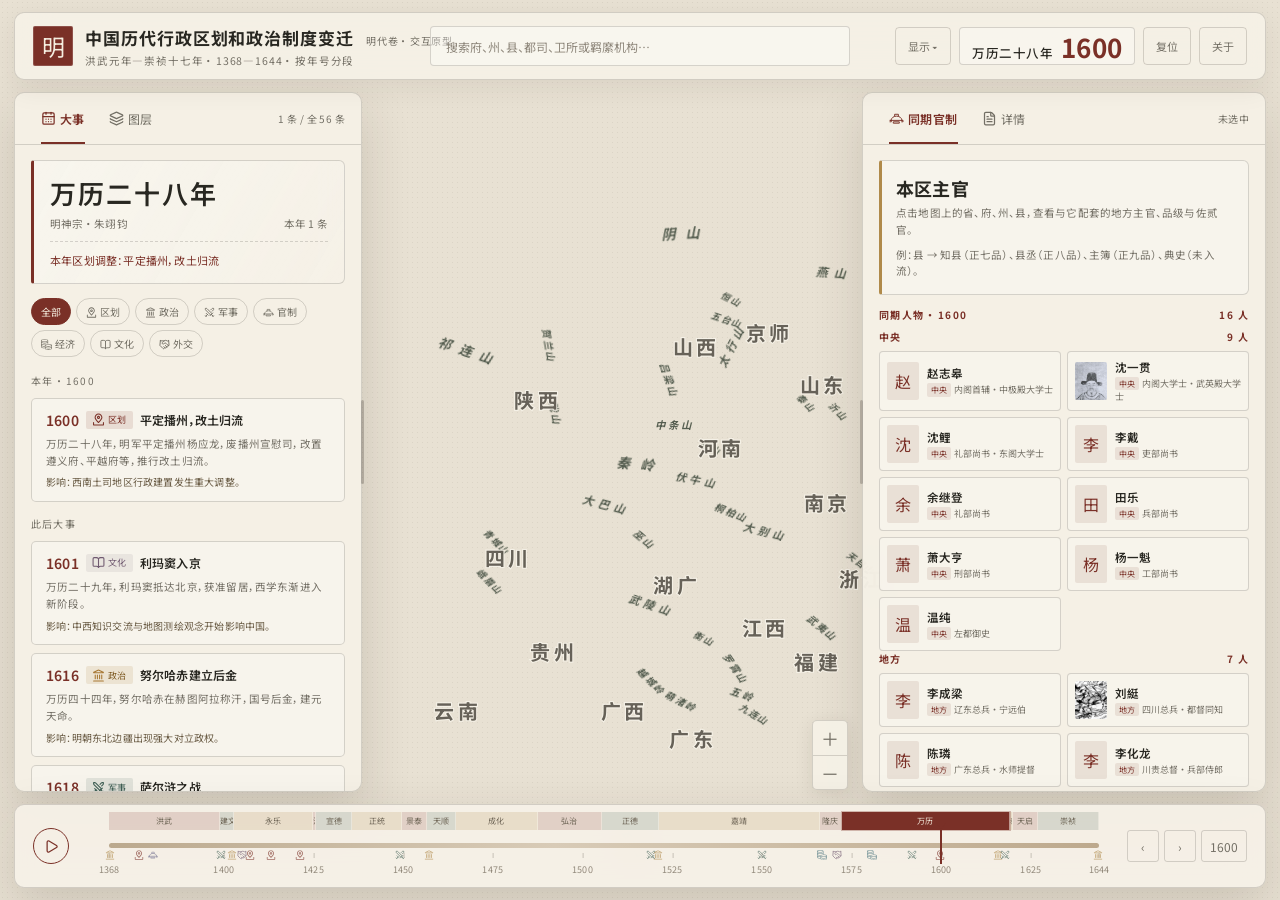
==== commit 19ca6496: "feat: 将军事羁縻辖区从民用府州层拆出 行都司、卫所、宣慰司等改为独立灰褐色虚线图层，可单独开关，不参与府州选中。" ====
--- a/app/index.html
+++ b/app/index.html
@@ -81,6 +81,7 @@
           <label class="layer-row"><span><b>现代省界参考</b><small>虚线叠加，便于定位</small></span><input type="checkbox" id="layer-modern" checked /></label>
           <label class="layer-row"><span><b>省级区划</b><small>布政使司/留都</small></span><input type="checkbox" id="layer-provinces" checked /></label>
           <label class="layer-row"><span><b>府州县治所</b><small>府州界用 CHGIS；县名与治所保留</small></span><input type="checkbox" id="layer-admin" checked /></label>
+          <label class="layer-row"><span><b>军事/羁縻辖区</b><small>行都司、卫所、宣慰司等特殊辖区</small></span><input type="checkbox" id="layer-special" checked /></label>
           <label class="layer-row"><span><b>地名标签</b><small>随缩放逐级显示</small></span><input type="checkbox" id="layer-labels" checked /></label>
           <label class="layer-row"><span><b>山脉</b><small>小山峰排列与历史山名</small></span><input type="checkbox" id="layer-mountains" checked /></label>
         </div>
--- a/app/styles.css
+++ b/app/styles.css
@@ -60,6 +60,7 @@
 
 .map-label {
   position: absolute;
+  z-index: 2;
   transform: translate(-50%, -50%);
   white-space: nowrap;
   pointer-events: auto;
@@ -76,8 +77,8 @@
 .map-label--department { font-family: "Microsoft YaHei", "Noto Sans SC", sans-serif; font-size: 9.5px; font-weight: 500; color: #625a4d; -webkit-text-stroke-width: 1.2px; }
 .map-label--county { font-family: "Microsoft YaHei", "Noto Sans SC", "PingFang SC", sans-serif; font-size: 8.5px; font-weight: 400; color: #5f594d; opacity: .9; -webkit-text-stroke: 0.8px rgba(246, 241, 231, .92); paint-order: stroke fill; text-shadow: none; }
 .map-label--capital { font-size: 14px; font-weight: 700; color: var(--cinnabar); letter-spacing: .12em; -webkit-text-stroke-width: 2px; }
-.map-label--mountain { font-family: "Microsoft YaHei", "Noto Sans SC", sans-serif; font-size: 11px; font-weight: 700; font-style: italic; color: #465042; opacity: .9; letter-spacing: .06em; -webkit-text-stroke: 0; text-shadow: none; }
-.map-label.is-selected { color: var(--cinnabar); font-weight: 700; background: rgba(246, 241, 231, .82); padding: 1px 5px; border: 1px solid var(--cinnabar-line); border-radius: 2px; }
+.map-label--mountain { z-index: 0; font-family: "Microsoft YaHei", "Noto Sans SC", sans-serif; font-size: 11px; font-weight: 700; font-style: italic; color: #465042; opacity: .9; letter-spacing: .06em; -webkit-text-stroke: 0; text-shadow: none; }
+.map-label.is-selected { z-index: 3; color: var(--cinnabar); font-weight: 700; background: rgba(246, 241, 231, .82); padding: 1px 5px; border: 1px solid var(--cinnabar-line); border-radius: 2px; }
 
 .topbar {
   position: absolute;
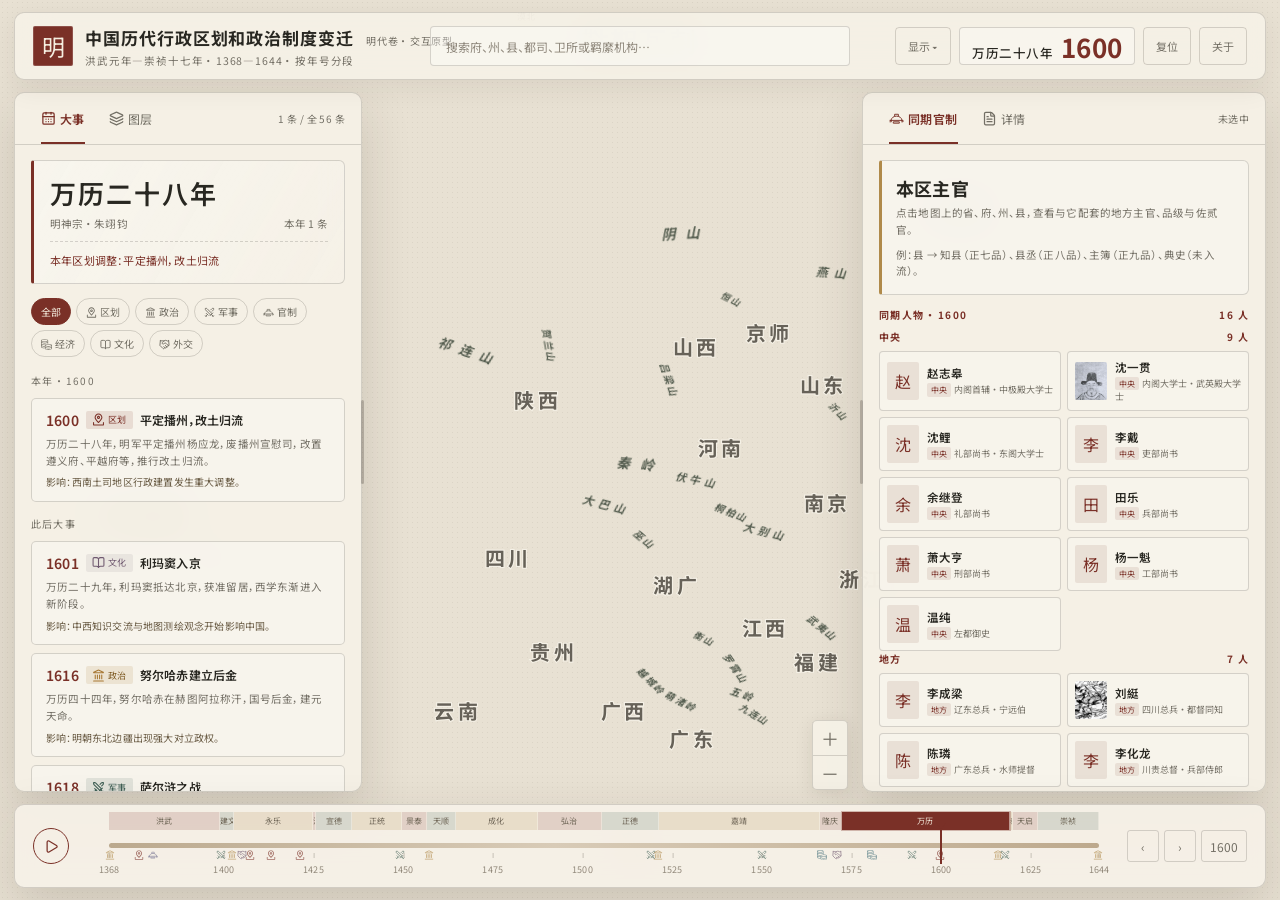
==== commit 5e942b32: "feat: 增加明代周边少数民族政权与首都图层 接入鞑靼瓦剌、乌思藏、后金等政权疆域，显示政权大标签与首都点，并提供图层开关。" ====
--- a/app/index.html
+++ b/app/index.html
@@ -82,6 +82,7 @@
           <label class="layer-row"><span><b>省级区划</b><small>布政使司/留都</small></span><input type="checkbox" id="layer-provinces" checked /></label>
           <label class="layer-row"><span><b>府州县治所</b><small>府州界用 CHGIS；县名与治所保留</small></span><input type="checkbox" id="layer-admin" checked /></label>
           <label class="layer-row"><span><b>军事/羁縻辖区</b><small>行都司、卫所、宣慰司等特殊辖区</small></span><input type="checkbox" id="layer-special" checked /></label>
+          <label class="layer-row"><span><b>周边少数民族政权</b><small>蒙古、后金、乌思藏等</small></span><input type="checkbox" id="layer-neighbors" checked /></label>
           <label class="layer-row"><span><b>地名标签</b><small>随缩放逐级显示</small></span><input type="checkbox" id="layer-labels" checked /></label>
           <label class="layer-row"><span><b>山脉</b><small>小山峰排列与历史山名</small></span><input type="checkbox" id="layer-mountains" checked /></label>
         </div>
@@ -171,6 +172,7 @@
     window.addEventListener("unhandledrejection", (event) => window.__ERRORS__.push(`Promise: ${event.reason}`));
   </script>
   <script src="data/reference-data.js"></script>
+  <script src="data/heyyybingo-territories.js"></script>
   <script src="data/ming-data.js"></script>
   <script src="data/events.js"></script>
   <script src="data/officialdom.js"></script>
--- a/app/styles.css
+++ b/app/styles.css
@@ -78,6 +78,9 @@
 .map-label--county { font-family: "Microsoft YaHei", "Noto Sans SC", "PingFang SC", sans-serif; font-size: 8.5px; font-weight: 400; color: #5f594d; opacity: .9; -webkit-text-stroke: 0.8px rgba(246, 241, 231, .92); paint-order: stroke fill; text-shadow: none; }
 .map-label--capital { font-size: 14px; font-weight: 700; color: var(--cinnabar); letter-spacing: .12em; -webkit-text-stroke-width: 2px; }
 .map-label--mountain { z-index: 0; font-family: "Microsoft YaHei", "Noto Sans SC", sans-serif; font-size: 11px; font-weight: 700; font-style: italic; color: #465042; opacity: .9; letter-spacing: .06em; -webkit-text-stroke: 0; text-shadow: none; }
+.map-label--special { z-index: 2; font-family: "Microsoft YaHei", "Noto Sans SC", sans-serif; font-size: 9.5px; font-weight: 600; color: #6a5946; -webkit-text-stroke-width: 1.2px; }
+.map-label--neighbor { z-index: 3; font-family: "Noto Serif SC", "Songti SC", "SimSun", serif; font-size: 26px; font-weight: 700; letter-spacing: .12em; color: #4f5d66; -webkit-text-stroke: 1.7px rgba(246,241,231,.94); paint-order: stroke fill; opacity: .95; }
+.map-label--neighbor-capital { z-index: 2; font-family: "Microsoft YaHei", "Noto Sans SC", sans-serif; font-size: 9px; font-weight: 500; color: #5b5145; -webkit-text-stroke-width: 1px; }
 .map-label.is-selected { z-index: 3; color: var(--cinnabar); font-weight: 700; background: rgba(246, 241, 231, .82); padding: 1px 5px; border: 1px solid var(--cinnabar-line); border-radius: 2px; }
 
 .topbar {
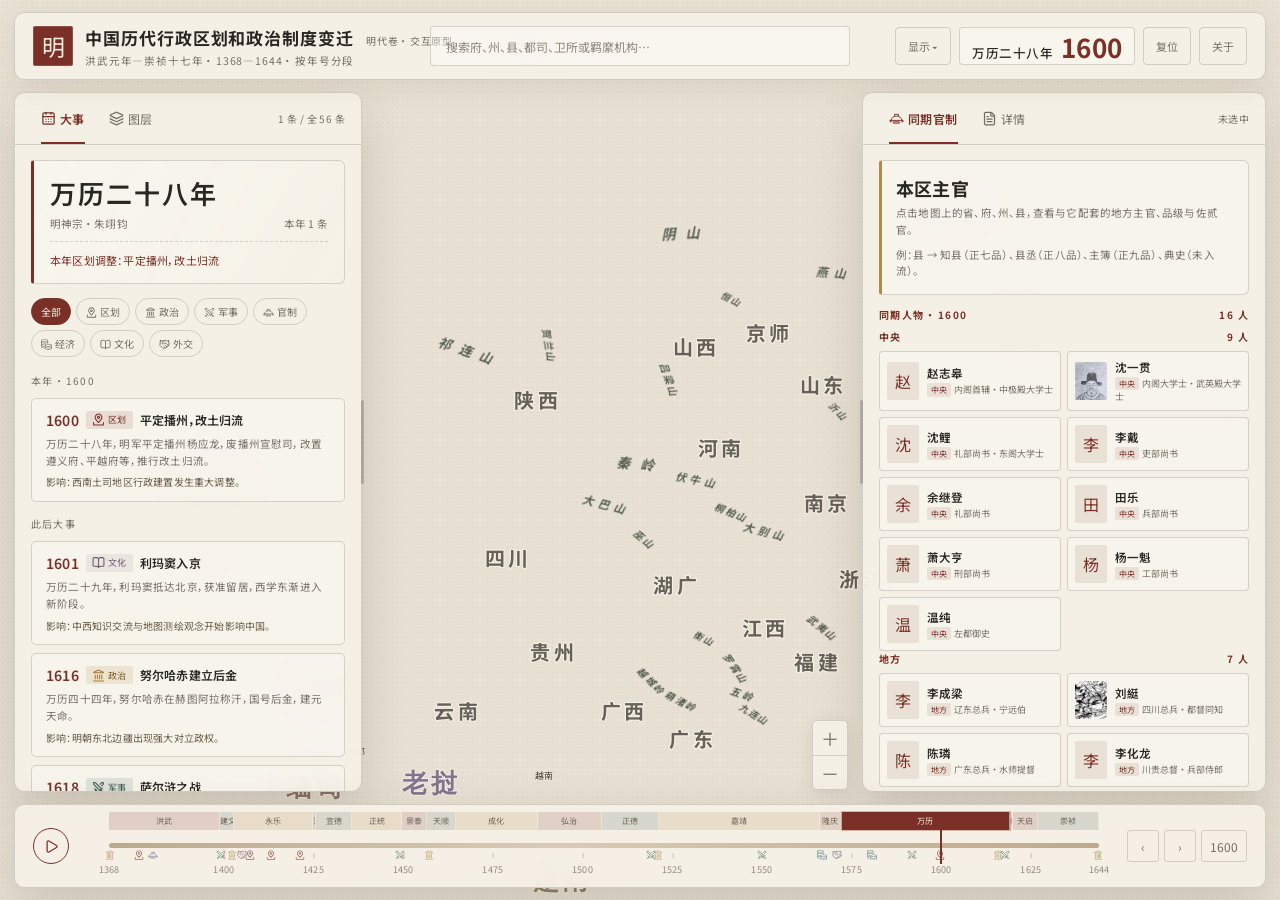
==== commit 1c9145f4: "feat: 采用更精细的 1600 年周边政权疆域 接入历史底图数据中的朝鲜、乌思藏、日本、越南、缅甸、掸邦、老挝等东亚洲多边形；后金保留示意层。" ====
--- a/app/index.html
+++ b/app/index.html
@@ -173,6 +173,7 @@
   </script>
   <script src="data/reference-data.js"></script>
   <script src="data/heyyybingo-territories.js"></script>
+  <script src="data/world-1600-east-asia.js"></script>
   <script src="data/ming-data.js"></script>
   <script src="data/events.js"></script>
   <script src="data/officialdom.js"></script>
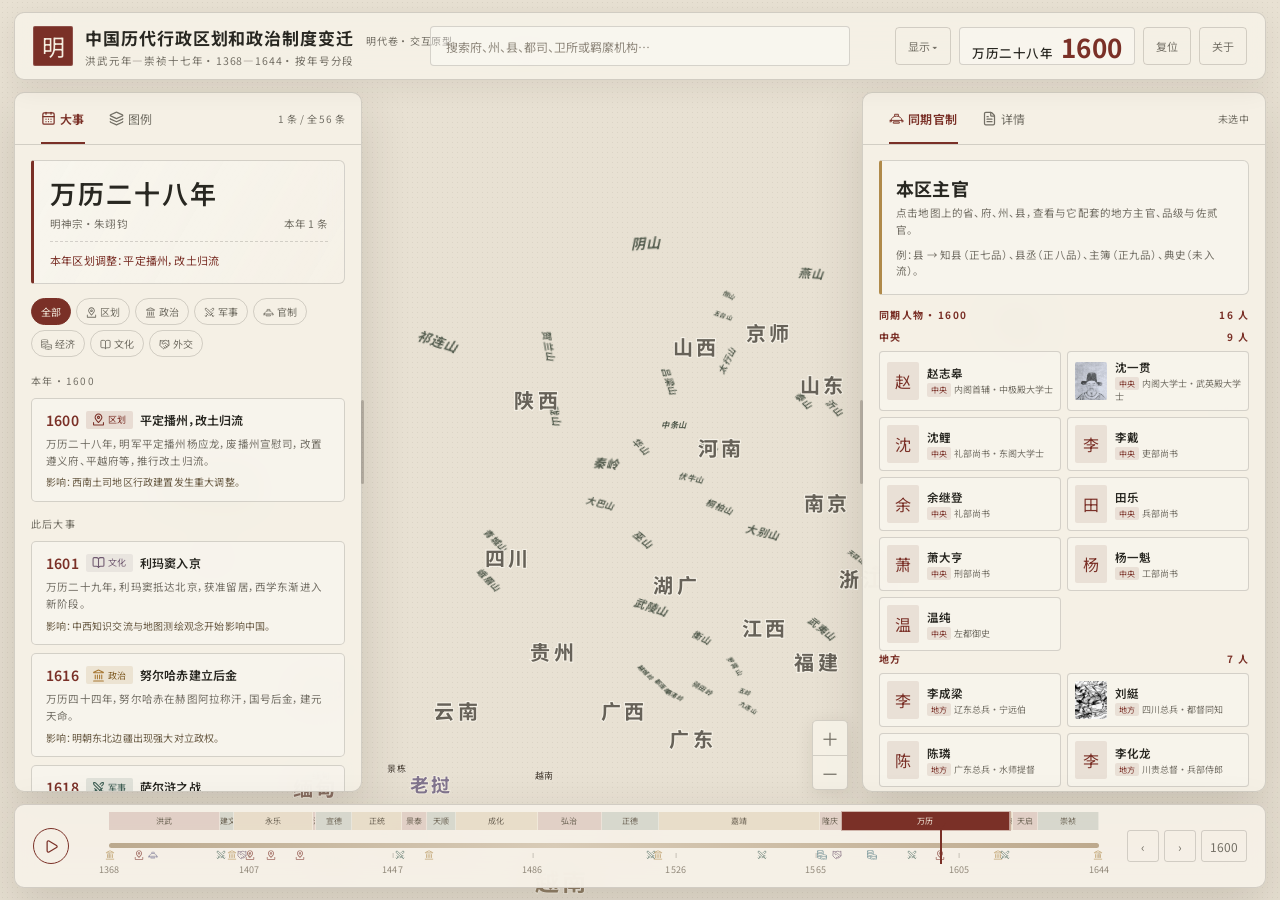
==== commit 9dda1871: "feat: 左上角朝代印章直接打开章节选择 明/清页面均使用页内章节选择弹窗，不再进入旧的章节总览页面；选择明清进入对应详图。" ====
--- a/app/index.html
+++ b/app/index.html
@@ -33,10 +33,20 @@
         <div class="display-wrap">
           <button id="btn-display" class="icon-text-btn" type="button" aria-expanded="false">显示 <span>▾</span></button>
           <div id="display-menu" class="display-menu" hidden>
-            <label><input type="checkbox" data-display="mountains" checked /> 山脉</label>
-            <label><input type="checkbox" data-display="modern" checked /> 今省界</label>
-            <label><input type="checkbox" data-display="events" checked /> 历史事件图标</label>
+            <div class="display-group__title">地图图层</div>
+            <label title="1600 年重建轮廓"><input type="checkbox" data-display="national" checked /> 全国疆域示意</label>
+            <label title="布政使司 / 留都"><input type="checkbox" data-display="provinces" checked /> 省级区划</label>
+            <label title="府州界用 CHGIS；县名与治所保留"><input type="checkbox" data-display="admin" checked /> 府州县治所</label>
+            <label title="行都司、卫所、宣慰司等特殊辖区"><input type="checkbox" data-display="special" checked /> 军事/羁縻辖区</label>
+            <label title="蒙古、后金、乌思藏等"><input type="checkbox" data-display="neighbors" checked /> 周边少数民族政权</label>
+            <label title="769 个军事单元"><input type="checkbox" data-display="military" /> 都司卫所</label>
+            <label title="701 个特殊治理单元"><input type="checkbox" data-display="jimi" /> 土司/羁縻</label>
             <span class="display-sep"></span>
+            <label title="虚线叠加，便于定位"><input type="checkbox" data-display="modern" checked /> 今省界</label>
+            <label title="小山峰排列与历史山名"><input type="checkbox" data-display="mountains" checked /> 山脉</label>
+            <label title="有坐标的重大事件"><input type="checkbox" data-display="events" checked /> 事件标记</label>
+            <div class="display-group__title">地名标签</div>
+            <label title="随缩放逐级显示（总开关）"><input type="checkbox" data-display="labels" checked /> 地名标签</label>
             <label><input type="checkbox" data-display="province" checked /> 省名</label>
             <label><input type="checkbox" data-display="prefecture" checked /> 府名</label>
             <label><input type="checkbox" data-display="department" checked /> 州名</label>
@@ -53,7 +63,7 @@
       <div class="panel-head">
         <div class="tabs" role="tablist">
           <button id="tab-events" class="tab is-active" type="button" data-tab="events" role="tab">大事</button>
-          <button id="tab-layers" class="tab" type="button" data-tab="layers" role="tab">图层</button>
+          <button id="tab-legend" class="tab" type="button" data-tab="legend" role="tab">图例</button>
         </div>
         <span id="event-count" class="panel-count">—</span>
       </div>
@@ -74,24 +84,7 @@
         <div id="event-list" class="event-list"></div>
       </section>
 
-      <section id="layers-view" class="panel-view" hidden>
-        <div class="layer-group">
-          <div class="layer-group__title">行政与地理</div>
-          <label class="layer-row"><span><b>全国疆域示意</b><small>1600 年重建轮廓</small></span><input type="checkbox" id="layer-national" checked /></label>
-          <label class="layer-row"><span><b>现代省界参考</b><small>虚线叠加，便于定位</small></span><input type="checkbox" id="layer-modern" checked /></label>
-          <label class="layer-row"><span><b>省级区划</b><small>布政使司/留都</small></span><input type="checkbox" id="layer-provinces" checked /></label>
-          <label class="layer-row"><span><b>府州县治所</b><small>府州界用 CHGIS；县名与治所保留</small></span><input type="checkbox" id="layer-admin" checked /></label>
-          <label class="layer-row"><span><b>军事/羁縻辖区</b><small>行都司、卫所、宣慰司等特殊辖区</small></span><input type="checkbox" id="layer-special" checked /></label>
-          <label class="layer-row"><span><b>周边少数民族政权</b><small>蒙古、后金、乌思藏等</small></span><input type="checkbox" id="layer-neighbors" checked /></label>
-          <label class="layer-row"><span><b>地名标签</b><small>随缩放逐级显示</small></span><input type="checkbox" id="layer-labels" checked /></label>
-          <label class="layer-row"><span><b>山脉</b><small>小山峰排列与历史山名</small></span><input type="checkbox" id="layer-mountains" checked /></label>
-        </div>
-        <div class="layer-group">
-          <div class="layer-group__title">军事与羁縻</div>
-          <label class="layer-row"><span><b>都司卫所</b><small>769 个军事单元</small></span><input type="checkbox" id="layer-military" /></label>
-          <label class="layer-row"><span><b>土司/羁縻</b><small>701 个特殊治理单元</small></span><input type="checkbox" id="layer-jimi" /></label>
-          <label class="layer-row"><span><b>事件标记</b><small>有坐标的重大事件</small></span><input type="checkbox" id="layer-events" checked /></label>
-        </div>
+      <section id="legend-view" class="panel-view" hidden>
         <div class="map-legend" id="map-legend"></div>
         <div class="stats-card" id="stats-card"></div>
       </section>
@@ -164,6 +157,12 @@
       <p class="friendly-links"><a href="https://chronotabula.inkore.ink/" target="_blank" rel="noopener">历史地图计划 / 大明舆图</a><a href="https://deanchen.me/jiangshan-map/" target="_blank" rel="noopener">江山时序 · 中国历史地图时间轴</a></p>
       <p class="muted">历史示意图，非现代行政地图；不作为导航、测绘或主权表达依据。</p>
     </dialog>
+
+    <dialog id="chapter-switch-dialog" class="chapter-switch-dialog">
+      <button id="btn-chapter-switch-close" class="dialog-close" type="button" aria-label="关闭">×</button>
+      <h2>选择朝代章节</h2>
+      <div id="chapter-switch-grid" class="chapter-switch-grid"></div>
+    </dialog>
   </main>
 
   <script>
@@ -185,6 +184,7 @@
   <script src="data/figures.js"></script>
   <script src="data/modern-china.js"></script>
   <script src="data/icons.js"></script>
+  <script src="data/chapters.js"></script>
   <script src="vendor/maplibre-gl.js"></script>
   <script src="app.js"></script>
 </body>
--- a/app/styles.css
+++ b/app/styles.css
@@ -79,7 +79,7 @@
 .map-label--capital { font-size: 14px; font-weight: 700; color: var(--cinnabar); letter-spacing: .12em; -webkit-text-stroke-width: 2px; }
 .map-label--mountain { z-index: 0; font-family: "Microsoft YaHei", "Noto Sans SC", sans-serif; font-size: 11px; font-weight: 700; font-style: italic; color: #465042; opacity: .9; letter-spacing: .06em; -webkit-text-stroke: 0; text-shadow: none; }
 .map-label--special { z-index: 2; font-family: "Microsoft YaHei", "Noto Sans SC", sans-serif; font-size: 9.5px; font-weight: 600; color: #6a5946; -webkit-text-stroke-width: 1.2px; }
-.map-label--neighbor { z-index: 3; font-family: "Noto Serif SC", "Songti SC", "SimSun", serif; font-size: 26px; font-weight: 700; letter-spacing: .12em; color: #4f5d66; -webkit-text-stroke: 1.7px rgba(246,241,231,.94); paint-order: stroke fill; opacity: .95; }
+.map-label--neighbor { z-index: 3; font-family: "LiSu", "STLiti", "华文隶书", "FZLiShu-S01", "SimLi", var(--serif); font-size: 28px; font-weight: 700; letter-spacing: .12em; color: #4f5d66; -webkit-text-stroke: 1.7px rgba(246,241,231,.94); paint-order: stroke fill; opacity: .95; }
 .map-label--neighbor-capital { z-index: 2; font-family: "Microsoft YaHei", "Noto Sans SC", sans-serif; font-size: 9px; font-weight: 500; color: #5b5145; -webkit-text-stroke-width: 1px; }
 .map-label.is-selected { z-index: 3; color: var(--cinnabar); font-weight: 700; background: rgba(246, 241, 231, .82); padding: 1px 5px; border: 1px solid var(--cinnabar-line); border-radius: 2px; }
 
@@ -177,15 +177,19 @@
   z-index: 20;
   top: 44px;
   right: 0;
-  width: 170px;
+  width: 208px;
+  max-height: min(74vh, 600px);
+  overflow-y: auto;
   padding: 8px 12px 10px;
   border: 1px solid var(--border);
   border-radius: 5px;
   background: var(--panel-solid);
   box-shadow: var(--shadow);
 }
-.display-menu label { display: flex; align-items: center; gap: 8px; padding: 5px 0; color: var(--ink); font-size: 11px; cursor: pointer; }
+.display-menu label { display: flex; align-items: center; gap: 8px; padding: 4px 0; color: var(--ink); font-size: 11px; cursor: pointer; }
 .display-menu input { accent-color: var(--cinnabar); }
+.display-group__title { margin: 7px 0 3px; color: var(--cinnabar); font-size: 9.5px; font-weight: 700; letter-spacing: .12em; }
+.display-group__title:first-child { margin-top: 0; }
 .display-sep { display: block; height: 1px; margin: 5px 0; background: var(--border); }
 .year-chip {
   display: flex;
@@ -386,50 +390,11 @@
 .legend-grid { display: grid; grid-template-columns: repeat(2, minmax(0, 1fr)); gap: 6px 10px; }
 .legend-item { display: flex; align-items: center; gap: 7px; color: var(--muted); font-size: 10px; }
 .legend-symbol { position: relative; display: inline-block; width: 14px; height: 14px; flex: 0 0 14px; }
-.legend-symbol--capital { background: var(--cinnabar); clip-path: polygon(50% 0%, 61% 35%, 98% 35%, 68% 57%, 79% 94%, 50% 72%, 21% 94%, 32% 57%, 2% 35%, 39% 35%); }
-.legend-symbol--province {
-  width: 20px; height: 20px;
-  border: 2px solid #7a4a3a;
-  border-radius: 50%;
-  background: transparent;
-}
-.legend-symbol--province::after {
-  content: "";
-  position: absolute;
-  inset: 4px;
-  border: 1.5px solid #7a4a3a;
-  border-radius: 50%;
-  background: repeating-linear-gradient(45deg, #7a4a3a 0 1px, transparent 1px 3px);
-}
-.legend-symbol--prefecture {
-  width: 20px; height: 20px;
-  border: 2px solid #7a4a3a;
-  border-radius: 50%;
-  background: transparent;
-}
-.legend-symbol--prefecture::after {
-  content: "";
-  position: absolute;
-  inset: 5px;
-  border: 2px solid #7a4a3a;
-  border-radius: 50%;
-}
-.legend-symbol--department {
-  width: 19px; height: 19px;
-  border: 2px solid #7a4a3a;
-  border-radius: 50%;
-  background: radial-gradient(circle, #7a4a3a 0 2.5px, transparent 3px);
-}
-.legend-symbol--secondary {
-  width: 19px; height: 19px;
-  border: 2px solid #7a4a3a;
-  border-radius: 50%;
-  background: radial-gradient(circle, #7a4a3a 0 2.5px, transparent 3px);
-}
-.legend-symbol--county { width: 11px; height: 11px; margin: 4px; border-radius: 50%; background: #7a4a3a; border: 1px solid #f6f1e7; }
-.legend-symbol--military { background: #3e5e54; clip-path: polygon(35% 0, 65% 0, 65% 35%, 100% 35%, 100% 65%, 65% 65%, 65% 100%, 35% 100%, 35% 65%, 0 65%, 0 35%, 35% 35%); }
-.legend-symbol--jimi { width: 12px; height: 12px; margin: 1px; border: 2px solid #7b5a3c; border-radius: 50%; background: transparent; }
-.legend-symbol--river { width: 14px; height: 0; border-top: 2px solid #84999d; margin-top: 6px; }
+/* 治所、都司卫所、羁縻符号与地图共用同一个 canvas 生成器，这里直接贴位图，
+   不再用 CSS 拼形状——旧写法改了 width/height 却没改 flex 基准，会被压成椭圆。 */
+.legend-symbol--img { width: 20px; height: 20px; flex: 0 0 20px; }
+.legend-symbol--img img { display: block; width: 100%; height: 100%; }
+.legend-symbol--river { width: 20px; flex: 0 0 20px; height: 0; margin-top: 0; border-top: 2px solid #84999d; }
 .legend-symbol--mountain-icon { width: 18px; height: 18px; color: #56604f; }
 .legend-symbol--mountain-icon svg { display: block; width: 100%; height: 100%; }
 .event-legend-grid { display: grid; grid-template-columns: repeat(3, minmax(0, 1fr)); gap: 7px 8px; }
@@ -767,3 +732,15 @@
   .timeline { left: 8px; right: 8px; bottom: 8px; }
   .brand p { display: none; }
 }
+
+
+.chapter-switch-dialog { width: min(620px, calc(100vw - 32px)); padding: 26px 30px; border: 1px solid var(--border, rgba(54,49,40,.18)); border-radius: 8px; background: var(--paper-light, #f6f1e7); box-shadow: 0 24px 80px rgba(0,0,0,.28); }
+.chapter-switch-dialog::backdrop { background: rgba(40,35,25,.45); }
+.chapter-switch-dialog h2 { margin: 0 0 16px; color: var(--cinnabar, #7a3027); font-family: var(--serif, serif); font-size: 24px; }
+.chapter-switch-dialog .dialog-close { position: absolute; right: 16px; top: 12px; border: 0; background: transparent; font-size: 24px; }
+.chapter-switch-grid { display: grid; grid-template-columns: repeat(2, 1fr); gap: 8px; }
+.chapter-switch-card { display: flex; align-items: center; gap: 12px; padding: 10px 12px; border: 1px solid rgba(54,49,40,.18); border-radius: 4px; background: transparent; text-align: left; }
+.chapter-switch-card:hover { border-color: var(--cinnabar, #7a3027); background: rgba(122,48,39,.06); }
+.chapter-switch-card b { width: 42px; color: var(--cinnabar, #7a3027); font-family: var(--serif, serif); font-size: 20px; }
+.chapter-switch-card span { color: #6f675b; font-size: 10px; line-height: 1.5; }
+.chapter-switch-card small { display: block; color: #8a8174; font-size: 9px; }
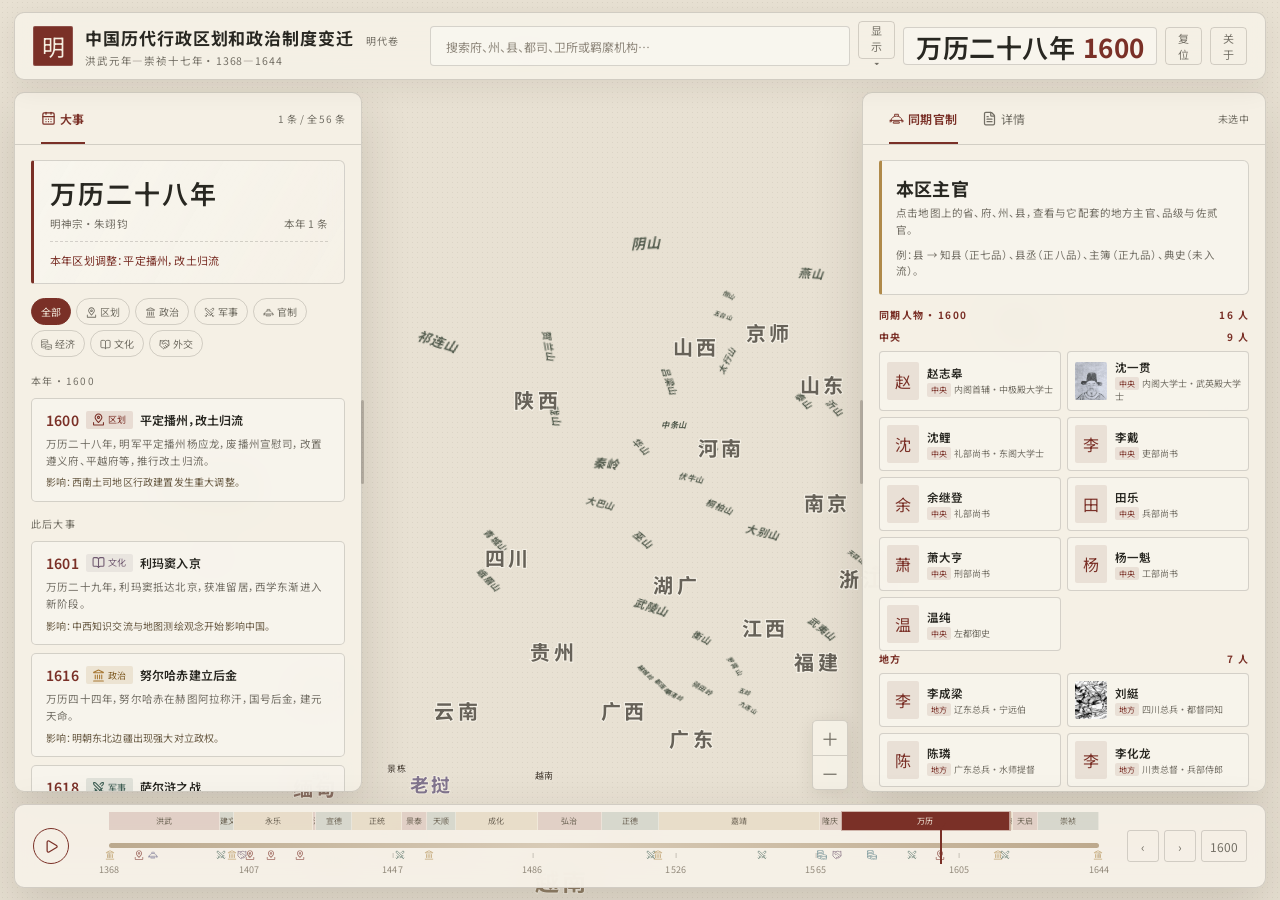
==== commit c8fcdfed: "style: 精简页头并删除图例选项卡 移除交互原型/按年号分段文案；删除图例页与 1600 建置统计卡片。" ====
--- a/app/index.html
+++ b/app/index.html
@@ -19,8 +19,8 @@
       <div class="brand">
         <button id="btn-chapters" class="seal" type="button" title="切换朝代章节">明</button>
         <div class="brand-text">
-          <h1>中国历代行政区划和政治制度变迁 <span>明代卷 · 交互原型</span></h1>
-          <p>洪武元年—崇祯十七年 · 1368—1644 · 按年号分段</p>
+          <h1>中国历代行政区划和政治制度变迁 <span>明代卷</span></h1>
+          <p>洪武元年—崇祯十七年 · 1368—1644</p>
         </div>
       </div>
 
@@ -63,7 +63,6 @@
       <div class="panel-head">
         <div class="tabs" role="tablist">
           <button id="tab-events" class="tab is-active" type="button" data-tab="events" role="tab">大事</button>
-          <button id="tab-legend" class="tab" type="button" data-tab="legend" role="tab">图例</button>
         </div>
         <span id="event-count" class="panel-count">—</span>
       </div>
@@ -84,10 +83,6 @@
         <div id="event-list" class="event-list"></div>
       </section>
 
-      <section id="legend-view" class="panel-view" hidden>
-        <div class="map-legend" id="map-legend"></div>
-        <div class="stats-card" id="stats-card"></div>
-      </section>
     </aside>
     <div class="panel-resizer panel-resizer--left" data-panel="left" title="拖动调整左栏宽度"></div>
 
@@ -150,8 +145,8 @@
     <dialog id="about-dialog" class="about-dialog">
       <button id="btn-about-close" class="dialog-close" type="button" aria-label="关闭">×</button>
       <h2>关于这个项目</h2>
-      <p><b>中国历代行政区划和政治制度变迁 · 明代卷</b> 是一个“可拖动年份 + 府州縣层级 + 同期官制”的交互原型，界面和数据组织参考了开源项目 <b>历史地图计划 / 大明舆图</b>。</p>
-      <p>县级面采用“1600 年县治点位 + 现代县界轮廓”进行视觉重建；时间轴按年号分段，并在云南建省、贵州建省、郧阳设府等关键节点切换快照。它不是逐县逐年的历史考证边界，页面会在年份卡片中标注当前快照。</p>
+      <p><b>中国历代行政区划和政治制度变迁 · 明代卷</b> 是一个“可拖动年份 + 府州縣层级 + 同期官制”的交互地图，界面和数据组织参考了开源项目 <b>历史地图计划 / 大明舆图</b>。</p>
+      <p>县级面采用“1600 年县治点位 + 现代县界轮廓”进行视觉重建；时间轴按历史节点切换，并在云南建省、贵州建省、郧阳设府等关键节点切换快照。它不是逐县逐年的历史考证边界，页面会在年份卡片中标注当前快照。</p>
       <p>数据来源：历史地图计划（非商业学术研究与教育使用许可）；官制与事件据《明史》及相关年表整理，原型阶段仍待逐条校订。</p>
       <h3>友情链接</h3>
       <p class="friendly-links"><a href="https://chronotabula.inkore.ink/" target="_blank" rel="noopener">历史地图计划 / 大明舆图</a><a href="https://deanchen.me/jiangshan-map/" target="_blank" rel="noopener">江山时序 · 中国历史地图时间轴</a></p>
--- a/app/styles.css
+++ b/app/styles.css
@@ -202,7 +202,7 @@
   background: rgba(255,255,255,.28);
   white-space: nowrap;
 }
-.year-chip span { color: var(--ink); font-size: 12.5px; font-weight: 500; letter-spacing: .04em; }
+.year-chip span { color: var(--ink); font-family: var(--serif); font-size: 26px; font-weight: 600; letter-spacing: .02em; }
 .year-chip strong { font-family: var(--serif); font-size: 26px; font-weight: 700; color: var(--cinnabar); }
 .icon-text-btn {
   height: 38px;
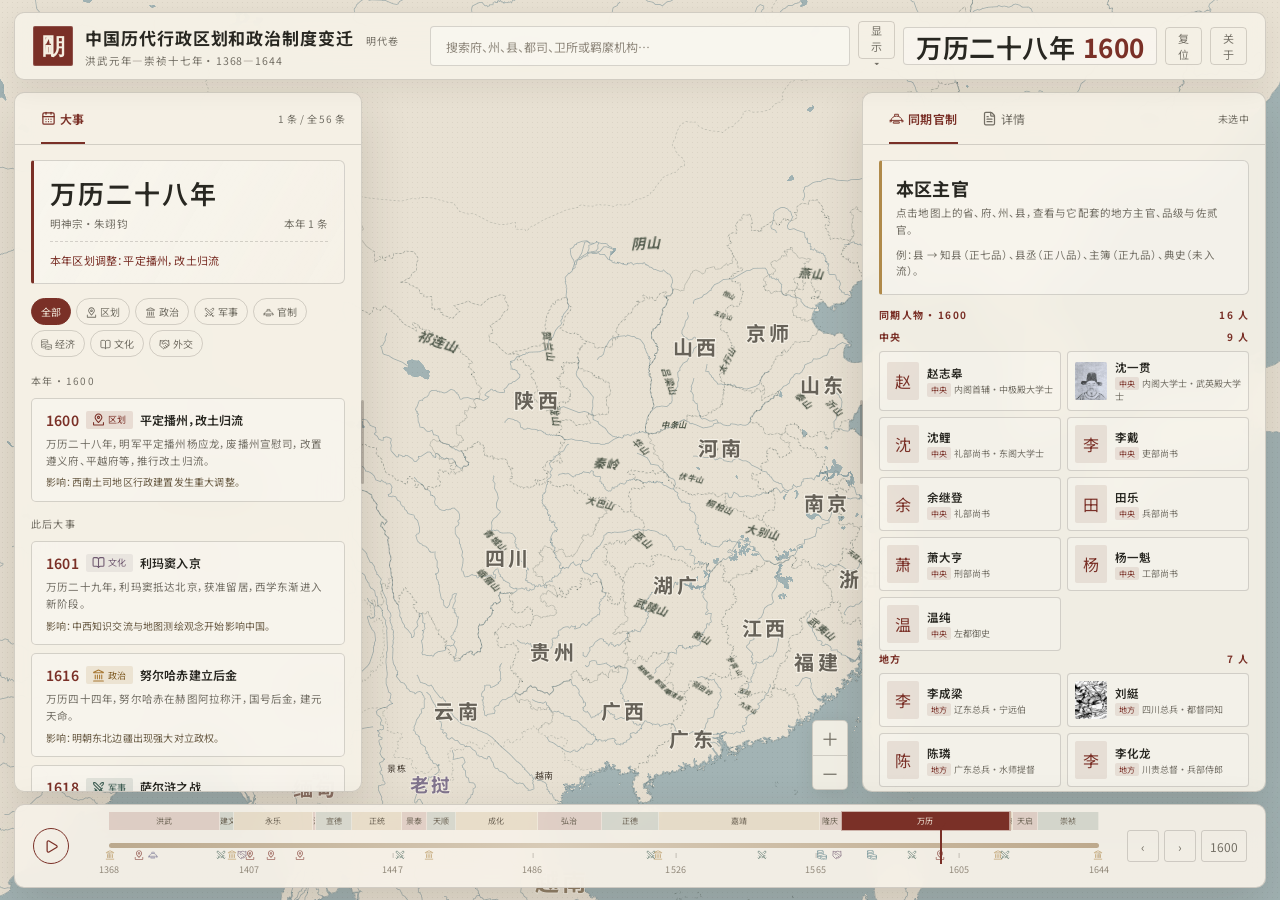
==== commit 53392aa5: "feat: 增加明代/清代主题与国号艺术字 页面按 dynasty 注入主题变量；明朝印章用朙，清朝用淸，并改用楷体/艺术字优先。" ====
--- a/app/index.html
+++ b/app/index.html
@@ -17,7 +17,7 @@
 
     <header class="topbar">
       <div class="brand">
-        <button id="btn-chapters" class="seal" type="button" title="切换朝代章节">明</button>
+        <button id="btn-chapters" class="seal" type="button" title="切换朝代章节">朙</button>
         <div class="brand-text">
           <h1>中国历代行政区划和政治制度变迁 <span>明代卷</span></h1>
           <p>洪武元年—崇祯十七年 · 1368—1644</p>
--- a/app/styles.css
+++ b/app/styles.css
@@ -55,6 +55,9 @@
   z-index: 3;
   pointer-events: none;
   overflow: hidden;
+  user-select: none;
+  -webkit-user-select: none;
+  -moz-user-select: none;
 }
 .maplibregl-ctrl-attrib { display: none !important; }
 
@@ -744,3 +747,24 @@
 .chapter-switch-card b { width: 42px; color: var(--cinnabar, #7a3027); font-family: var(--serif, serif); font-size: 20px; }
 .chapter-switch-card span { color: #6f675b; font-size: 10px; line-height: 1.5; }
 .chapter-switch-card small { display: block; color: #8a8174; font-size: 9px; }
+
+
+body.theme-qing {
+  --paper: #e7e4da;
+  --paper-light: #f3f1e8;
+  --paper-deep: #d8d3c6;
+  --ink: #26353a;
+  --muted: #6c7879;
+  --cinnabar: #255264;
+  --cinnabar-soft: rgba(37, 82, 100, .08);
+  --cinnabar-line: rgba(37, 82, 100, .28);
+  --water: #8da7ac;
+  --deep-water: #78949a;
+  --panel: rgba(243, 241, 232, .94);
+  --panel-solid: #f3f1e8;
+  --shadow: 0 18px 50px rgba(36, 53, 56, .16);
+}
+body.theme-ming .seal, body.theme-qing .seal {
+  font-family: "STKaiti", "KaiTi", "Kaiti SC", "Noto Serif SC", serif;
+  font-weight: 700;
+}
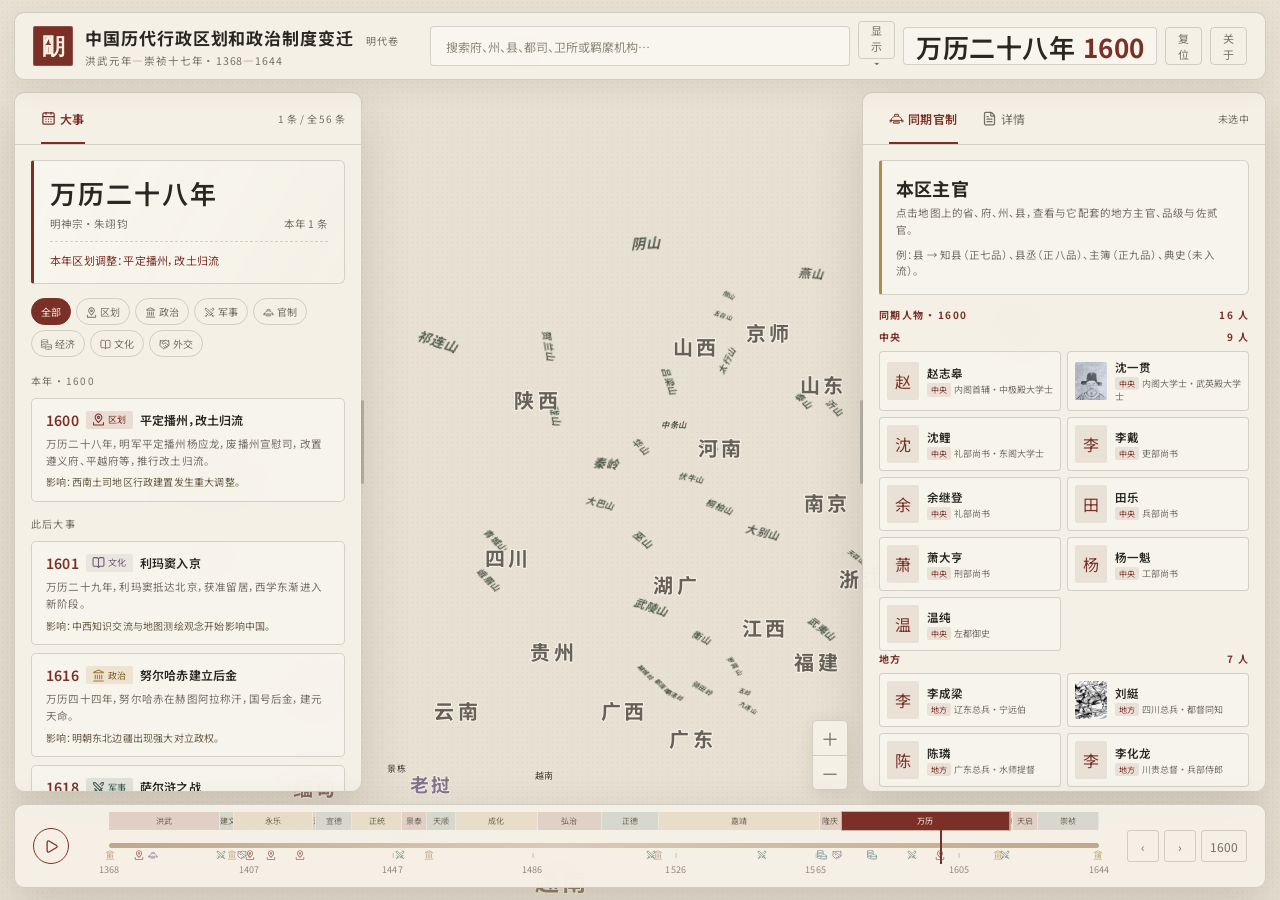
==== commit 83a1ba08: "fix: 增加世界底图底板，避免南北越界后空白 使用 world_1600 简化陆地和全球海洋面作为底图，补齐 reference-data 只覆盖 15N—55N 的不足。" ====
--- a/app/index.html
+++ b/app/index.html
@@ -178,6 +178,7 @@
   <script src="data/mountains.js"></script>
   <script src="data/figures.js"></script>
   <script src="data/modern-china.js"></script>
+  <script src="data/world-base-1600.js"></script>
   <script src="data/icons.js"></script>
   <script src="data/chapters.js"></script>
   <script src="vendor/maplibre-gl.js"></script>
